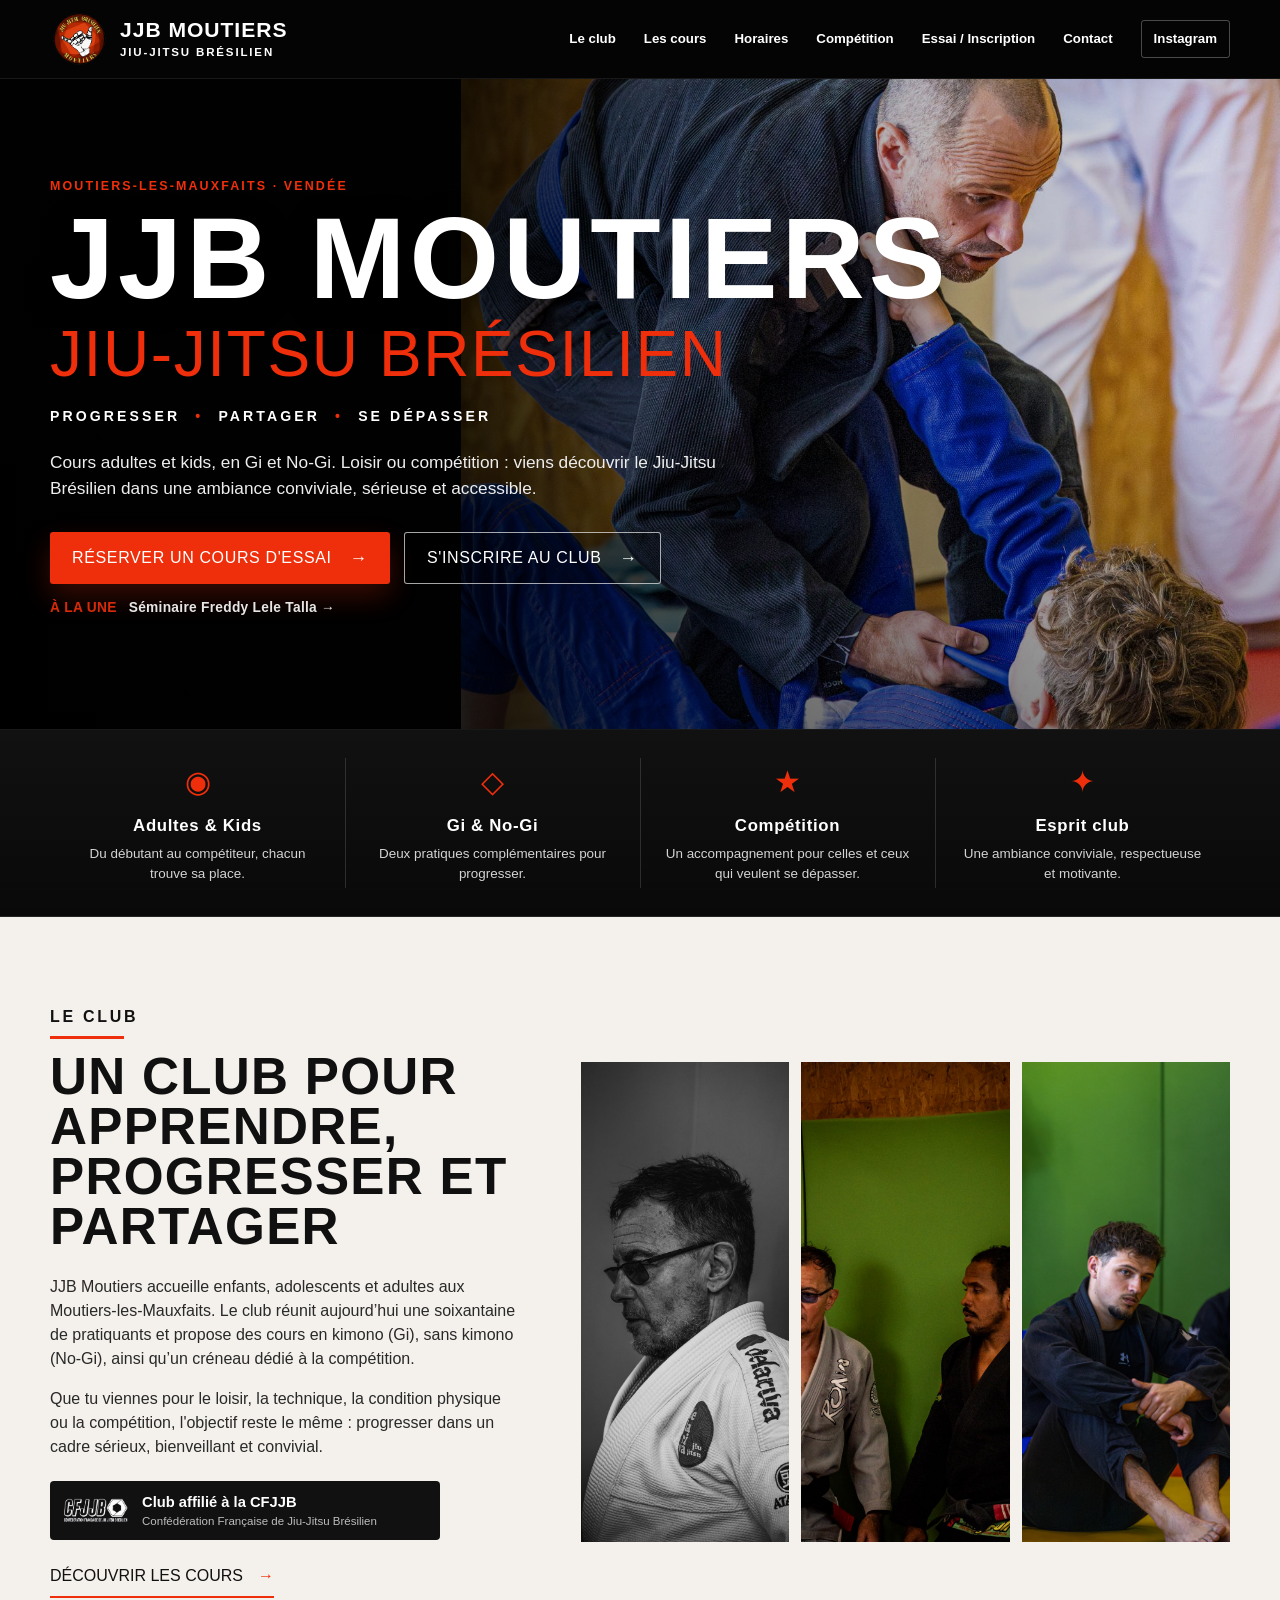
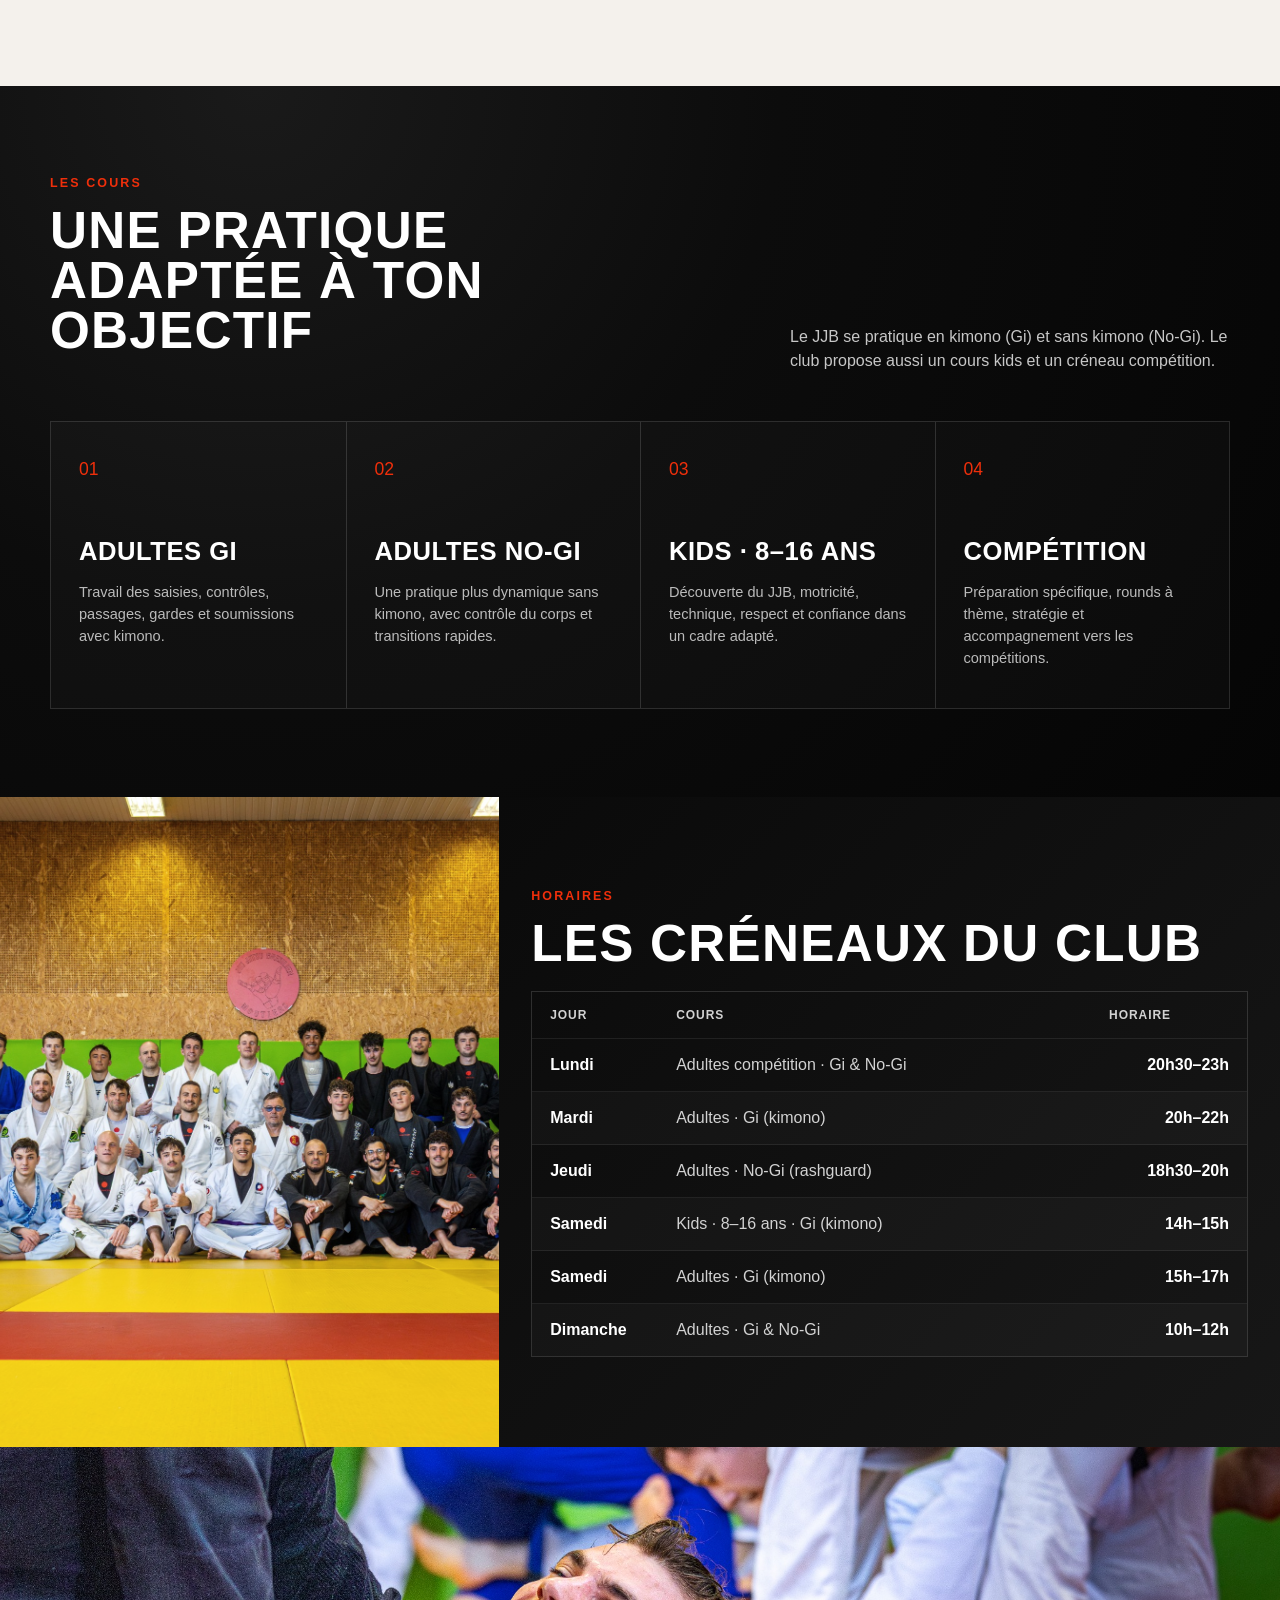
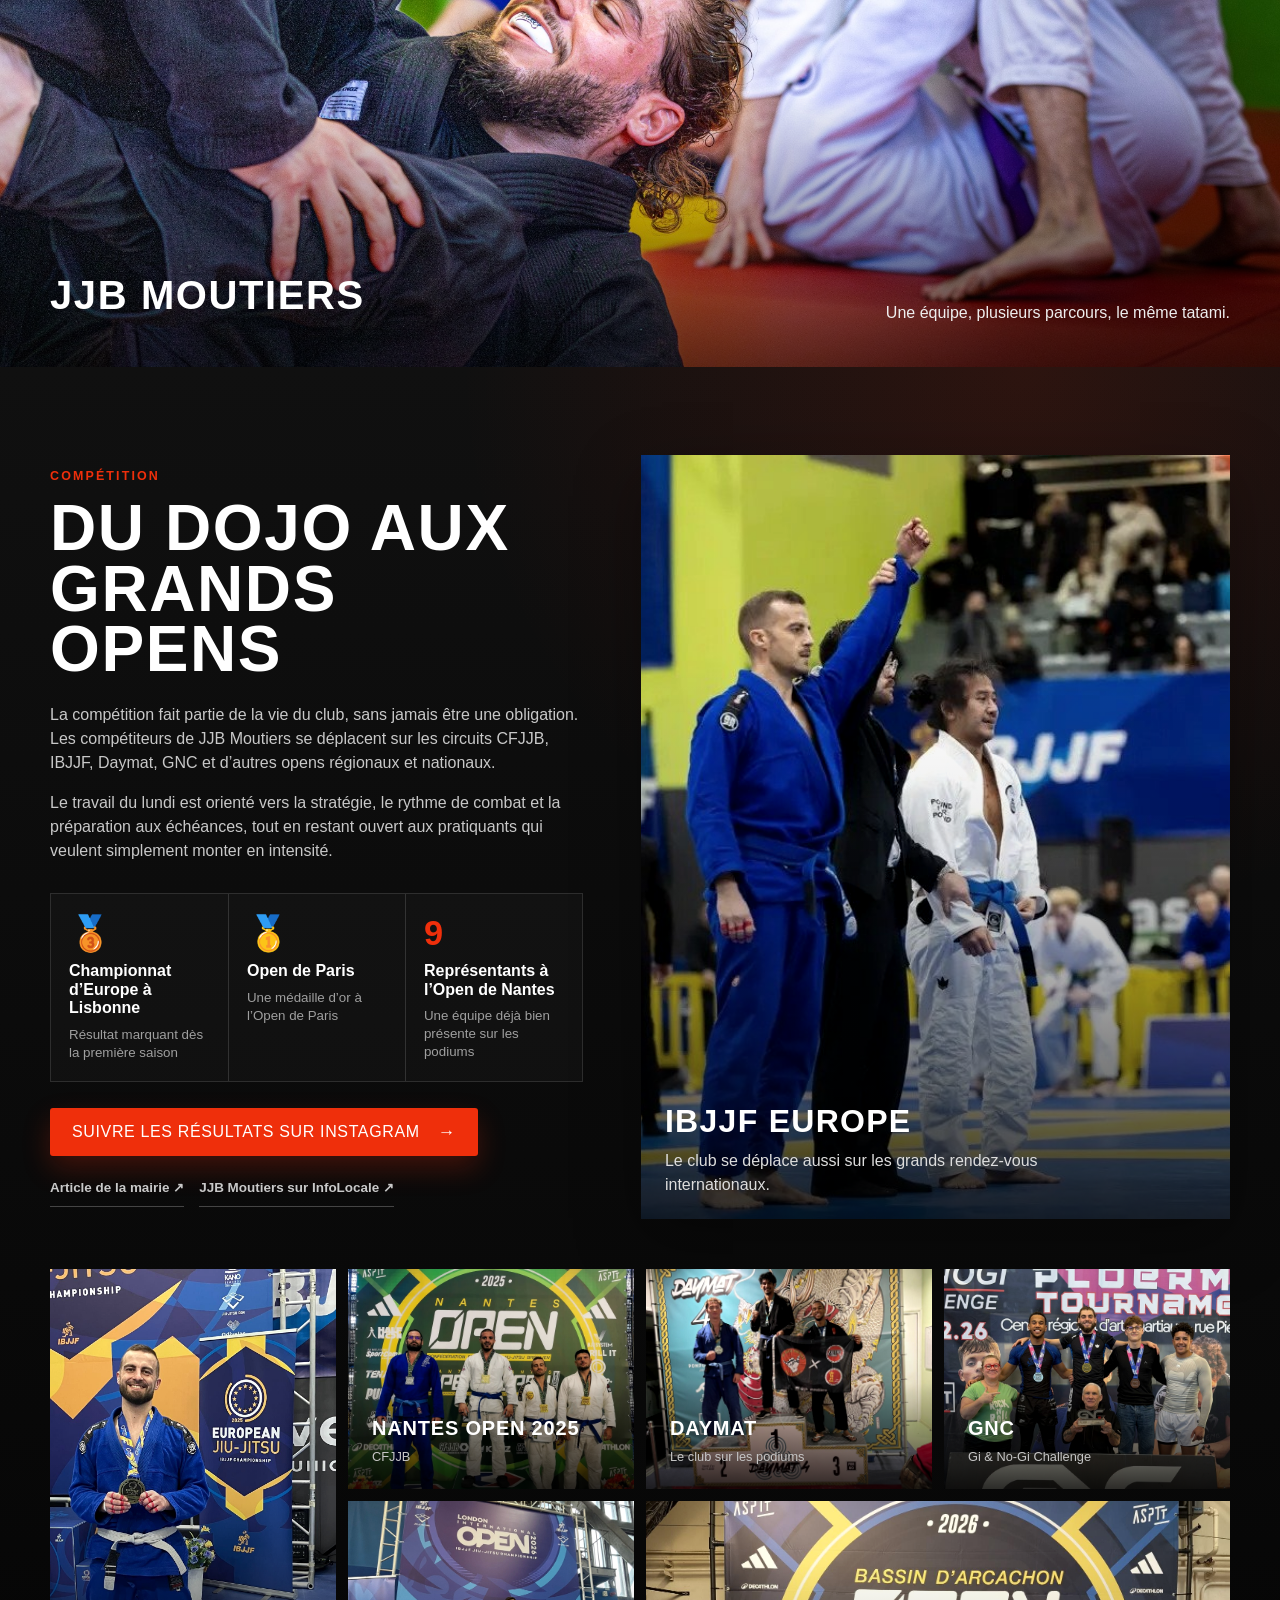
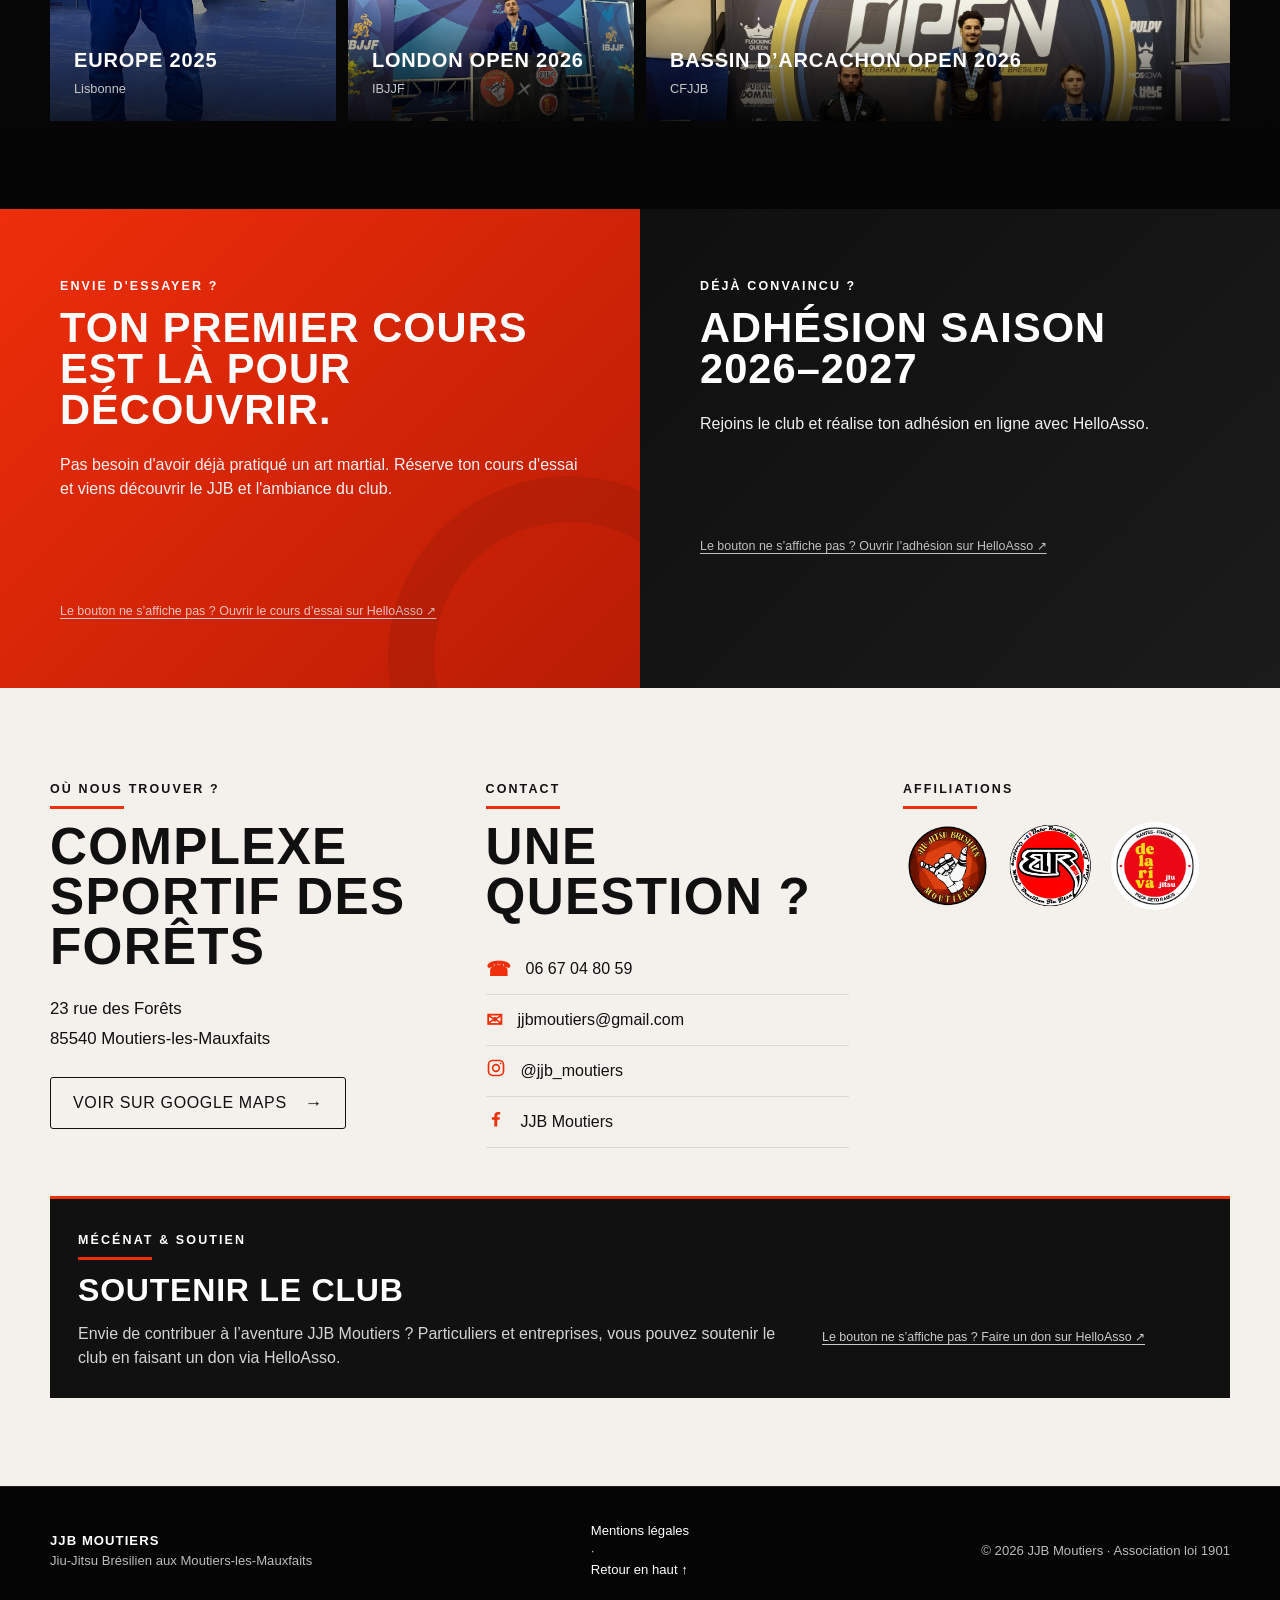
==== index.html @ 4981069a "Add discreet HelloAsso club support card" ====
<!doctype html>
<html lang="fr">
<head>
  <meta charset="utf-8">
  <meta name="viewport" content="width=device-width, initial-scale=1">
  <title>JJB Moutiers | Jiu-Jitsu Brésilien aux Moutiers-les-Mauxfaits</title>
  <meta name="description" content="JJB Moutiers : cours de Jiu-Jitsu Brésilien adultes et kids, Gi, No-Gi et compétition aux Moutiers-les-Mauxfaits. Réservez un cours d'essai ou adhérez au club.">
  <meta name="theme-color" content="#0a0a0a">
<meta name="robots" content="index,follow">
<link rel="canonical" href="https://www.jjbmoutiers.fr/">
<meta property="og:url" content="https://www.jjbmoutiers.fr/">
  <meta property="og:title" content="JJB Moutiers | Jiu-Jitsu Brésilien">
  <meta property="og:description" content="Cours adultes & kids • Gi • No-Gi • Compétition aux Moutiers-les-Mauxfaits.">
  <meta property="og:type" content="website">
<meta property="og:image" content="https://www.jjbmoutiers.fr/assets/groupe.jpg">
  <link rel="icon" href="assets/logo-jjb-moutiers.png">
  <link rel="apple-touch-icon" href="assets/logo-jjb-moutiers.png">
  <link rel="manifest" href="manifest.webmanifest">
  <link rel="stylesheet" href="styles.css">
  <script defer src="app.js"></script>
  <script type="application/ld+json">
  {
    "@context": "https://schema.org",
    "@type": "SportsActivityLocation",
    "name": "JJB Moutiers",
    "description": "Club de Jiu-Jitsu Brésilien aux Moutiers-les-Mauxfaits : adultes, kids, Gi, No-Gi et compétition.",
    "telephone": "+33667048059",
    "email": "jjbmoutiers@gmail.com",
    "address": {
      "@type": "PostalAddress",
      "streetAddress": "23 rue des Forêts",
      "postalCode": "85540",
      "addressLocality": "Moutiers-les-Mauxfaits",
      "addressCountry": "FR"
    },
    "sameAs": [
  "https://www.instagram.com/jjb_moutiers/",
  "https://www.facebook.com/people/Jjb-Moutiers/61571498171069/"
]
  }
  </script>
</head>
<body>
  <a class="skip-link" href="#main">Aller au contenu</a>

  <header class="site-header" id="top">
    <div class="shell nav-wrap">
      <a class="brand" href="#top" aria-label="JJB Moutiers - accueil">
        <img src="assets/logo-jjb-moutiers.png" alt="Logo JJB Moutiers" width="68" height="66">
        <span><strong>JJB MOUTIERS</strong><small>JIU-JITSU BRÉSILIEN</small></span>
      </a>
      <button class="menu-toggle" type="button" aria-controls="main-nav" aria-expanded="false" aria-label="Ouvrir le menu">
        <span></span><span></span><span></span>
      </button>
      <nav id="main-nav" class="main-nav" aria-label="Navigation principale">
        <a href="#club">Le club</a>
        <a href="#cours">Les cours</a>
        <a href="#horaires">Horaires</a>
        <a href="#competition">Compétition</a>
        <a href="#essai">Essai / Inscription</a>
        <a href="#contact">Contact</a>
        <a class="nav-instagram" href="https://www.instagram.com/jjb_moutiers/" target="_blank" rel="noopener">Instagram</a>
      </nav>
    </div>
  </header>

  <main id="main">
    <section class="hero" aria-labelledby="hero-title">
      <img class="hero-photo" src="assets/hero.jpg" alt="Entraînement de Jiu-Jitsu Brésilien entre un père et son fils au club">
      <div class="hero-overlay"></div>
      <div class="shell hero-content">
        <p class="eyebrow">MOUTIERS-LES-MAUXFAITS · VENDÉE</p>
        <h1 id="hero-title">JJB MOUTIERS</h1>
        <p class="hero-kicker">JIU-JITSU BRÉSILIEN</p>
        <p class="hero-mantra">PROGRESSER <span>•</span> PARTAGER <span>•</span> SE DÉPASSER</p>
        <p class="hero-copy">Cours adultes et kids, en Gi et No-Gi. Loisir ou compétition : viens découvrir le Jiu-Jitsu Brésilien dans une ambiance conviviale, sérieuse et accessible.</p>
        <div class="hero-actions">
          <a class="btn btn-primary" href="#essai">Réserver un cours d'essai <span>→</span></a>
          <a class="btn btn-ghost" href="#adhesion">S'inscrire au club <span>→</span></a>
        </div>
        <a class="hero-news" href="actualites.html">
  <span>À LA UNE</span> Séminaire Freddy Lele Talla →
</a>
      </div>
    </section>

    <section class="pillars" aria-label="Les points forts du club">
      <div class="shell pillar-grid">
        <article><span class="pillar-icon" aria-hidden="true">◉</span><h2>Adultes & Kids</h2><p>Du débutant au compétiteur, chacun trouve sa place.</p></article>
        <article><span class="pillar-icon" aria-hidden="true">◇</span><h2>Gi & No-Gi</h2><p>Deux pratiques complémentaires pour progresser.</p></article>
        <article><span class="pillar-icon" aria-hidden="true">★</span><h2>Compétition</h2><p>Un accompagnement pour celles et ceux qui veulent se dépasser.</p></article>
        <article><span class="pillar-icon" aria-hidden="true">✦</span><h2>Esprit club</h2><p>Une ambiance conviviale, respectueuse et motivante.</p></article>
      </div>
    </section>

    <section id="club" class="section section-light club-section">
      <div class="shell club-grid">
        <div class="section-copy">
          <p class="section-tag">LE CLUB</p>
          <h2>Un club pour apprendre, progresser et partager</h2>
          <p>JJB Moutiers accueille enfants, adolescents et adultes aux Moutiers-les-Mauxfaits. Le club réunit aujourd’hui une soixantaine de pratiquants et propose des cours en kimono (Gi), sans kimono (No-Gi), ainsi qu’un créneau dédié à la compétition.</p>
          <p>Que tu viennes pour le loisir, la technique, la condition physique ou la compétition, l'objectif reste le même : progresser dans un cadre sérieux, bienveillant et convivial.</p>
          <div class="cfjjb-affiliation">
  <a href="https://cfjjb.com/" target="_blank" rel="noopener" aria-label="Site officiel de la CFJJB">
    <img src="assets/logo-cfjjb-full-trnsp.png"
         alt="CFJJB – Confédération Française de Jiu-Jitsu Brésilien"
         loading="lazy">
  </a>

  <p>
    <strong>Club affilié à la CFJJB</strong>
    <span>Confédération Française de Jiu-Jitsu Brésilien</span>
  </p>
</div>
          <a class="text-link" href="#cours">Découvrir les cours <span>→</span></a>
        </div>
        <div class="photo-triptych" aria-label="Photos du club">
          <figure><img src="assets/portrait-1.jpg" alt="Portrait en noir et blanc d'un pratiquant de Jiu-Jitsu Brésilien" loading="lazy"></figure>
          <figure><img src="assets/portrait-2.jpg" alt="Deux pratiquants de Jiu-Jitsu Brésilien au dojo" loading="lazy"></figure>
          <figure><img src="assets/portrait-3.jpg" alt="Pratiquant du club assis sur le tatami" loading="lazy"></figure>
        </div>
      </div>
    </section>

    <section id="cours" class="section section-dark courses-section">
      <div class="shell">
        <div class="section-heading">
          <div><p class="section-tag">LES COURS</p><h2>Une pratique adaptée à ton objectif</h2></div>
          <p>Le JJB se pratique en kimono (Gi) et sans kimono (No-Gi). Le club propose aussi un cours kids et un créneau compétition.</p>
        </div>
        <div class="course-cards">
          <article class="course-card"><span>01</span><h3>Adultes Gi</h3><p>Travail des saisies, contrôles, passages, gardes et soumissions avec kimono.</p></article>
          <article class="course-card"><span>02</span><h3>Adultes No-Gi</h3><p>Une pratique plus dynamique sans kimono, avec contrôle du corps et transitions rapides.</p></article>
          <article class="course-card"><span>03</span><h3>Kids · 8–16 ans</h3><p>Découverte du JJB, motricité, technique, respect et confiance dans un cadre adapté.</p></article>
          <article class="course-card"><span>04</span><h3>Compétition</h3><p>Préparation spécifique, rounds à thème, stratégie et accompagnement vers les compétitions.</p></article>
        </div>
      </div>
    </section>

    <section id="horaires" class="schedule-section">
      <div class="schedule-media"><img src="assets/dojo-2.jpg" alt="Entraînement de Jiu-Jitsu Brésilien au dojo" loading="lazy"></div>
      <div class="schedule-panel">
        <div class="schedule-inner">
          <p class="section-tag">HORAIRES</p>
          <h2>Les créneaux du club</h2>
          <div class="schedule-table" role="table" aria-label="Horaires des cours de JJB Moutiers">
            <div class="schedule-row schedule-head" role="row"><span role="columnheader">Jour</span><span role="columnheader">Cours</span><span role="columnheader">Horaire</span></div>
            <div class="schedule-row" role="row"><strong>Lundi</strong><span>Adultes compétition · Gi & No-Gi</span><time>20h30–23h</time></div>
            <div class="schedule-row" role="row"><strong>Mardi</strong><span>Adultes · Gi (kimono)</span><time>20h–22h</time></div>
            <div class="schedule-row" role="row"><strong>Jeudi</strong><span>Adultes · No-Gi (rashguard)</span><time>18h30–20h</time></div>
            <div class="schedule-row" role="row"><strong>Samedi</strong><span>Kids · 8–16 ans · Gi (kimono)</span><time>14h–15h</time></div>
            <div class="schedule-row" role="row"><strong>Samedi</strong><span>Adultes · Gi (kimono)</span><time>15h–17h</time></div>
            <div class="schedule-row" role="row"><strong>Dimanche</strong><span>Adultes · Gi & No-Gi</span><time>10h–12h</time></div>
          </div>
        </div>
      </div>
    </section>

    <section class="wide-photo" aria-label="Photo du groupe JJB Moutiers">
      <img src="assets/groupe.jpg" alt="Photo de groupe des pratiquants de JJB Moutiers" loading="lazy">
      <div class="wide-photo-caption"><strong>JJB MOUTIERS</strong><span>Une équipe, plusieurs parcours, le même tatami.</span></div>
    </section>

    <section id="competition" class="section competition-section" aria-labelledby="competition-title">
      <div class="shell competition-intro">
        <div class="competition-copy">
          <p class="section-tag">COMPÉTITION</p>
          <h2 id="competition-title">Du dojo aux grands opens</h2>
          <p>La compétition fait partie de la vie du club, sans jamais être une obligation. Les compétiteurs de JJB Moutiers se déplacent sur les circuits CFJJB, IBJJF, Daymat, GNC et d’autres opens régionaux et nationaux.</p>
          <p>Le travail du lundi est orienté vers la stratégie, le rythme de combat et la préparation aux échéances, tout en restant ouvert aux pratiquants qui veulent simplement monter en intensité.</p>
          <div class="competition-facts" aria-label="Quelques résultats marquants du club">
            <article><strong>🥉</strong><span>Championnat d’Europe à Lisbonne</span><small>Résultat marquant dès la première saison</small></article>
            <article><strong>🥇</strong><span>Open de Paris</span><small>Une médaille d’or à l’Open de Paris</small></article>
            <article><strong>9</strong><span>Représentants à l’Open de Nantes</span><small>Une équipe déjà bien présente sur les podiums</small></article>
          </div>
          <div class="competition-actions">
            <a class="btn btn-primary" href="https://www.instagram.com/jjb_moutiers/" target="_blank" rel="noopener">Suivre les résultats sur Instagram <span>→</span></a>
            <a class="competition-source" href="https://moutiers-les-mauxfaits.fr/17355-une-nouvelle-association-sempare-du-dojo" target="_blank" rel="noopener">Article de la mairie ↗</a>
            <a class="competition-source" href="https://www.infolocale.fr/associations/organisme-jjb-moutiers-571507" target="_blank" rel="noopener">JJB Moutiers sur InfoLocale ↗</a>
          </div>
        </div>
        <figure class="competition-feature">
          <img src="assets/competition-europe-action-2025.jpg" alt="Combat de Jiu-Jitsu Brésilien en compétition internationale" loading="lazy">
          <figcaption><strong>IBJJF Europe</strong><span>Le club se déplace aussi sur les grands rendez-vous internationaux.</span></figcaption>
        </figure>
      </div>

      <div class="shell competition-gallery" aria-label="Galerie compétition JJB Moutiers">
        <figure class="competition-card competition-card-tall">
          <img src="assets/competition-europe-2025.jpg" alt="Médaille lors du championnat d'Europe de Jiu-Jitsu Brésilien" loading="lazy">
          <figcaption><strong>Europe 2025</strong><span>Lisbonne</span></figcaption>
        </figure>
        <figure class="competition-card">
          <img src="assets/competition-nantes-2025.jpg" alt="Podium du Nantes Open 2025" loading="lazy">
          <figcaption><strong>Nantes Open 2025</strong><span>CFJJB</span></figcaption>
        </figure>
        <figure class="competition-card">
          <img src="assets/competition-daymat-2025.jpg" alt="Podium Daymat avec le drapeau JJB Moutiers" loading="lazy">
          <figcaption><strong>Daymat</strong><span>Le club sur les podiums</span></figcaption>
        </figure>
        <figure class="competition-card">
          <img src="assets/competition-gnc-2026.jpg" alt="Compétiteurs du club lors du GNC Gi No-Gi Challenge" loading="lazy">
          <figcaption><strong>GNC</strong><span>Gi & No-Gi Challenge</span></figcaption>
        </figure>
        <figure class="competition-card">
          <img src="assets/competition-london-2026.jpg" alt="Compétiteur JJB Moutiers au London International Open 2026" loading="lazy">
          <figcaption><strong>London Open 2026</strong><span>IBJJF</span></figcaption>
        </figure>
        <figure class="competition-card competition-card-wide">
          <img src="assets/competition-arcachon-2026.jpg" alt="Podium du Bassin d'Arcachon Open 2026" loading="lazy">
          <figcaption><strong>Bassin d’Arcachon Open 2026</strong><span>CFJJB</span></figcaption>
        </figure>
      </div>
    </section>

    <section id="essai" class="signup-section">
      <div class="signup-half trial">
        <div class="signup-content">
          <p class="section-tag">ENVIE D'ESSAYER ?</p>
          <h2>Ton premier cours est là pour découvrir.</h2>
          <p>Pas besoin d'avoir déjà pratiqué un art martial. Réserve ton cours d'essai et viens découvrir le JJB et l'ambiance du club.</p>
          <div class="helloasso-widget" aria-label="Réserver un cours d'essai via HelloAsso">
            <iframe id="haWidgetTrial" title="Réserver un cours d'essai JJB Moutiers" allowtransparency="true" src="https://www.helloasso.com/associations/jjb-moutiers/evenements/cours-d-essai/widget-bouton"></iframe>
            <p class="widget-fallback"><a href="https://www.helloasso.com/associations/jjb-moutiers/evenements/cours-d-essai" target="_blank" rel="noopener">Le bouton ne s’affiche pas ? Ouvrir le cours d’essai sur HelloAsso ↗</a></p>
          </div>
        </div>
      </div>
      <div id="adhesion" class="signup-half membership">
        <div class="signup-content">
          <p class="section-tag">DÉJÀ CONVAINCU ?</p>
          <h2>Adhésion saison 2026–2027</h2>
          <p>Rejoins le club et réalise ton adhésion en ligne avec HelloAsso.</p>
          <div class="helloasso-widget" aria-label="Adhésion JJB Moutiers via HelloAsso">
            <iframe id="haWidgetMembership" title="Adhésion 2026-2027 JJB Moutiers" allowtransparency="true" src="https://www.helloasso.com/associations/jjb-moutiers/adhesions/adhesion-2026-2027-jjb-moutiers/widget-bouton"></iframe>
            <p class="widget-fallback"><a href="https://www.helloasso.com/associations/jjb-moutiers/adhesions/adhesion-2026-2027-jjb-moutiers" target="_blank" rel="noopener">Le bouton ne s’affiche pas ? Ouvrir l’adhésion sur HelloAsso ↗</a></p>
          </div>
        </div>
      </div>
    </section>

    <section id="contact" class="section section-light contact-section">
      <div class="shell contact-grid">
        <div class="contact-card">
          <p class="section-tag">OÙ NOUS TROUVER ?</p>
          <h2>Complexe sportif des Forêts</h2>
          <address>23 rue des Forêts<br>85540 Moutiers-les-Mauxfaits</address>
          <a class="btn btn-outline-dark" href="https://www.google.com/maps/search/?api=1&query=Complexe+sportif+des+For%C3%AAts+23+rue+des+For%C3%AAts+85540+Moutiers-les-Mauxfaits" target="_blank" rel="noopener">Voir sur Google Maps <span>→</span></a>
        </div>

        <div class="contact-card">
          <p class="section-tag">CONTACT</p>
          <h2>Une question ?</h2>
          <ul class="contact-list">
            <li><span>☎</span><a href="tel:+33667048059">06 67 04 80 59</a></li>
            <li><span>✉</span><a href="mailto:jjbmoutiers@gmail.com">jjbmoutiers@gmail.com</a></li>
            <li>
  <span>
    <svg aria-hidden="true" viewBox="0 0 24 24" width="20" height="20" fill="none" stroke="currentColor" stroke-width="2">
      <rect x="3" y="3" width="18" height="18" rx="5"></rect>
      <circle cx="12" cy="12" r="4"></circle>
      <circle cx="17.5" cy="6.5" r="1" fill="currentColor" stroke="none"></circle>
    </svg>
  </span>
  <a href="https://www.instagram.com/jjb_moutiers/" target="_blank" rel="noopener">@jjb_moutiers</a>
</li>

<li>
  <span>
    <svg aria-hidden="true" viewBox="0 0 24 24" width="20" height="20" fill="currentColor">
      <path d="M13.5 21v-8h2.8l.4-3h-3.2V8.1c0-.9.3-1.6 1.7-1.6H17V3.8c-.3 0-1.4-.1-2.6-.1-2.6 0-4.4 1.6-4.4 4.5V10H7v3h3v8h3.5z"></path>
    </svg>
  </span>
  <a href="https://www.facebook.com/people/Jjb-Moutiers/61571498171069/" target="_blank" rel="noopener">JJB Moutiers</a>
</li>
          </ul>
        </div>

        <div class="partners-card">
          <p class="section-tag">AFFILIATIONS</p>
          <div class="partner-logos">
            <img src="assets/logo-jjb-moutiers.png" alt="JJB Moutiers" loading="lazy">
            <a href="https://www.delariva-nantes-jjb.fr/" target="_blank" rel="noopener" aria-label="Site officiel De La Riva Nantes">
  <img src="assets/logo-beto-ramos.png" alt="Beto Ramos Brazilian Jiu Jitsu" loading="lazy">
</a>
            <a href="https://www.delariva-nantes-jjb.fr/" target="_blank" rel="noopener" aria-label="Site officiel De La Riva Nantes">
  <img src="assets/logo-delariva.jpg" alt="De La Riva Jiu Jitsu Nantes France" loading="lazy">
</a>
          </div>
        </div>
      </div>
      <section id="soutien" class="shell support-card" aria-labelledby="support-title">
        <div class="support-copy">
          <p class="section-tag">MÉCÉNAT & SOUTIEN</p>
          <h2 id="support-title">Soutenir le club</h2>
          <p>Envie de contribuer à l’aventure JJB Moutiers ? Particuliers et entreprises, vous pouvez soutenir le club en faisant un don via HelloAsso.</p>
        </div>
        <div class="helloasso-widget" aria-label="Soutenir JJB Moutiers via HelloAsso">
          <iframe id="haWidgetButton" title="Faire un don à JJB Moutiers sur HelloAsso" loading="lazy" allowtransparency="true" src="https://www.helloasso.com/associations/jjb-moutiers/formulaires/1/widget-bouton" style="width: 100%; height: 70px; border: none;"></iframe>
          <p class="widget-fallback"><a href="https://www.helloasso.com/associations/jjb-moutiers/formulaires/1" target="_blank" rel="noopener">Le bouton ne s’affiche pas ? Faire un don sur HelloAsso ↗</a></p>
        </div>
      </section>
    </section>
  </main>

<nav class="mobile-cta-bar" aria-label="Actions rapides sur mobile">
  <a class="mobile-cta mobile-cta-trial"
     href="https://www.helloasso.com/associations/jjb-moutiers/evenements/cours-d-essai"
     target="_blank"
     rel="noopener">
    <span class="mobile-cta-icon" aria-hidden="true">＋</span>
    <span>Cours d'essai</span>
  </a>

  <a class="mobile-cta mobile-cta-join"
     href="https://www.helloasso.com/associations/jjb-moutiers/adhesions/adhesion-2026-2027-jjb-moutiers"
     target="_blank"
     rel="noopener">
    <span class="mobile-cta-icon" aria-hidden="true">✓</span>
    <span>Adhésion</span>
  </a>
</nav>

<footer class="site-footer">
  <div class="shell footer-grid">
    <div>
      <strong>JJB MOUTIERS</strong>
      <span>Jiu-Jitsu Brésilien aux Moutiers-les-Mauxfaits</span>
    </div>

    <div>
      <a href="mentions-legales.html">Mentions légales</a>
      <span> · </span>
      <a href="#top">Retour en haut ↑</a>
    </div>

    <p>© 2026 JJB Moutiers · Association loi 1901</p>
  </div>
</footer>
</body>
</html>
---- styles.css ----
:root{
  --ink:#080808;
  --ink-2:#111111;
  --panel:#171717;
  --paper:#f4f1ec;
  --white:#fff;
  --muted:#bdbdbd;
  --line:rgba(255,255,255,.14);
  --accent:#ef2f0b;
  --accent-2:#b91f08;
  --shadow:0 20px 60px rgba(0,0,0,.35);
  --shell:min(1180px, calc(100% - 40px));
}
*{box-sizing:border-box}
html{scroll-behavior:smooth}
body{margin:0;background:var(--ink);color:#fff;font-family:Arial,Helvetica,sans-serif;line-height:1.5}
img{display:block;max-width:100%}
a{color:inherit;text-decoration:none}
button,input,textarea{font:inherit}
.skip-link{position:absolute;left:-9999px;top:8px;background:#fff;color:#000;padding:10px;z-index:999}
.skip-link:focus{left:8px}
.shell{width:var(--shell);margin:0 auto}
.site-header{position:sticky;top:0;z-index:100;background:rgba(5,5,5,.92);backdrop-filter:blur(14px);border-bottom:1px solid rgba(255,255,255,.08)}
.nav-wrap{min-height:78px;display:flex;align-items:center;justify-content:space-between;gap:32px}
.brand{display:flex;align-items:center;gap:12px;min-width:max-content}
.brand img{width:58px;height:58px;object-fit:contain}
.brand span{display:flex;flex-direction:column;line-height:1}
.brand strong{font-family:Impact,Haettenschweiler,'Arial Narrow Bold',sans-serif;font-size:1.32rem;letter-spacing:.045em}
.brand small{margin-top:7px;font-size:.72rem;letter-spacing:.16em;font-weight:800}
.main-nav{display:flex;align-items:center;gap:28px;font-size:.83rem;font-weight:800}
.main-nav a{transition:.2s;color ease,.2s transform ease}.main-nav a:hover{color:var(--accent);transform:translateY(-1px)}
.nav-instagram{border:1px solid rgba(255,255,255,.28);padding:8px 12px;border-radius:3px}
.menu-toggle{display:none;background:none;border:0;color:#fff;padding:8px;cursor:pointer}.menu-toggle span{display:block;width:28px;height:2px;background:#fff;margin:5px 0}
.hero{position:relative;min-height:650px;display:flex;align-items:center;overflow:hidden}
.hero-photo{position:absolute;top:0;right:0;bottom:0;left:auto;width:64%;height:100%;object-fit:cover;object-position:center 61%;filter:saturate(.9) contrast(1.04)}
.hero-overlay{position:absolute;inset:0;background:linear-gradient(90deg,rgba(0,0,0,.96) 0%,rgba(0,0,0,.86) 34%,rgba(0,0,0,.34) 63%,rgba(0,0,0,.08) 100%),linear-gradient(0deg,rgba(0,0,0,.35),transparent 55%)}
.hero-content{position:relative;padding:72px 0 84px;z-index:2}
.eyebrow,.section-tag{margin:0 0 13px;color:var(--accent);font-size:.78rem;font-weight:900;letter-spacing:.17em}
h1,h2,h3,p{margin-top:0}
.hero h1{font-family:Impact,Haettenschweiler,'Arial Narrow Bold',sans-serif;font-size:clamp(4rem,9vw,7.8rem);line-height:.86;letter-spacing:.035em;margin-bottom:14px;text-shadow:0 6px 30px rgba(0,0,0,.45)}
.hero-kicker{font-family:Impact,Haettenschweiler,'Arial Narrow Bold',sans-serif;color:var(--accent);font-size:clamp(2rem,5vw,4.2rem);letter-spacing:.025em;line-height:1;margin-bottom:20px}
.hero-mantra{font-weight:900;letter-spacing:.22em;font-size:.88rem}.hero-mantra span{color:var(--accent);padding:0 8px}
.hero-copy{max-width:680px;font-size:1.08rem;color:#eee;margin:23px 0 30px}
.hero-actions{display:flex;gap:14px;flex-wrap:wrap}.btn{display:inline-flex;align-items:center;justify-content:center;gap:18px;min-height:52px;padding:0 22px;border-radius:3px;font-family:Impact,Haettenschweiler,'Arial Narrow Bold',sans-serif;letter-spacing:.04em;text-transform:uppercase;transition:.2s ease;cursor:pointer}.btn span{font-family:Arial,Helvetica,sans-serif;font-size:1.1rem}.btn:hover{transform:translateY(-2px)}.btn-primary{background:var(--accent);color:#fff;box-shadow:0 12px 28px rgba(239,47,11,.24)}.btn-primary:hover{background:#ff3a12}.btn-ghost{border:1px solid rgba(255,255,255,.65);background:rgba(0,0,0,.25)}.btn-ghost:hover{background:#fff;color:#000}
.hero-news{
  display:inline-block;
  margin-top:14px;
  color:#fff;
  font-size:.86rem;
  font-weight:800;
  letter-spacing:.02em;
  opacity:.9;
}

.hero-news span{
  color:var(--accent);
  font-weight:900;
  margin-right:8px;
}

.hero-news:hover{
  opacity:1;
}
.pillars{background:linear-gradient(180deg,#111,#090909);border-top:1px solid rgba(255,255,255,.06);border-bottom:1px solid rgba(255,255,255,.08)}
.pillar-grid{display:grid;grid-template-columns:repeat(4,1fr)}
.pillar-grid article{position:relative;text-align:center;padding:30px 24px 32px}.pillar-grid article+article:before{content:"";position:absolute;left:0;top:28px;bottom:28px;width:1px;background:var(--line)}
.pillar-icon{display:block;color:var(--accent);font-size:1.85rem;margin-bottom:9px}.pillar-grid h2{font-family:Impact,Haettenschweiler,'Arial Narrow Bold',sans-serif;font-size:1.05rem;letter-spacing:.04em;margin-bottom:5px}.pillar-grid p{margin:0;color:#d4d4d4;font-size:.84rem}
.section{padding:88px 0}.section-light{background:var(--paper);color:#101010}.section-dark{background:radial-gradient(circle at 20% 0%,#1a1a1a 0,#0c0c0c 42%,#050505 100%)}
.section-copy h2,.section-heading h2,.contact-card h2,.signup-content h2,.schedule-inner h2{font-family:Impact,Haettenschweiler,'Arial Narrow Bold',sans-serif;text-transform:uppercase;letter-spacing:.025em;font-size:clamp(2.1rem,4vw,3.3rem);line-height:.98;margin-bottom:22px}.section-light .section-tag{color:#111;position:relative;display:inline-block;padding-bottom:10px}.section-light .section-tag:after{content:"";position:absolute;left:0;bottom:0;width:74px;height:3px;background:var(--accent)}
.club-grid{display:grid;grid-template-columns:.9fr 1.25fr;gap:64px;align-items:center}.section-copy p{font-size:1rem;color:#292929}.text-link{display:inline-flex;gap:15px;align-items:center;color:#111;font-family:Impact,Haettenschweiler,'Arial Narrow Bold',sans-serif;text-transform:uppercase;border-bottom:2px solid var(--accent);padding:12px 0 8px;margin-top:8px}.text-link span{color:var(--accent)}
.cfjjb-affiliation{
  display:flex;
  align-items:center;
  gap:14px;
  margin:22px 0 4px;
  padding:12px 14px;
  max-width:390px;
  background:#111;
  border-radius:4px;
}

.cfjjb-affiliation a{
  display:block;
  flex:0 0 auto;
}

.cfjjb-affiliation img{
  width:64px;
  height:auto;
}

.cfjjb-affiliation p{
  margin:0;
  line-height:1.25;
}

.cfjjb-affiliation strong{
  display:block;
  color:#fff;
  font-size:.92rem;
}

.cfjjb-affiliation span{
  display:block;
  margin-top:3px;
  color:#bdbdbd;
  font-size:.72rem;
}
.photo-triptych{display:grid;grid-template-columns:repeat(3,1fr);gap:12px;height:480px}.photo-triptych figure{margin:0;overflow:hidden;background:#111}.photo-triptych img{width:100%;height:100%;object-fit:cover;transition:.35s ease}.photo-triptych figure:nth-child(1) img{filter:grayscale(100%);object-position:50% 44%}.photo-triptych figure:nth-child(2) img{filter:grayscale(0%);object-position:50% 52%}.photo-triptych figure:nth-child(3) img{filter:grayscale(0%);object-position:48% 38%}.photo-triptych figure:hover img{transform:scale(1.035);filter:grayscale(0%)}
.section-heading{display:flex;justify-content:space-between;gap:80px;align-items:end;margin-bottom:42px}.section-heading>p{max-width:440px;color:#c7c7c7;margin-bottom:6px}
.course-cards{display:grid;grid-template-columns:repeat(4,1fr);border:1px solid var(--line)}.course-card{padding:34px 28px 38px;min-height:260px;background:rgba(255,255,255,.02);position:relative}.course-card+.course-card{border-left:1px solid var(--line)}.course-card>span{font-family:Impact,Haettenschweiler,'Arial Narrow Bold',sans-serif;color:var(--accent);font-size:1.1rem}.course-card h3{font-family:Impact,Haettenschweiler,'Arial Narrow Bold',sans-serif;font-size:1.6rem;letter-spacing:.02em;text-transform:uppercase;margin:50px 0 12px}.course-card p{margin:0;color:#bbb;font-size:.91rem}.course-card:hover{background:linear-gradient(180deg,rgba(239,47,11,.12),rgba(255,255,255,.02))}
.schedule-section{display:grid;grid-template-columns:.78fr 1.22fr;min-height:650px;background:#0a0a0a}.schedule-media{overflow:hidden}.schedule-media img{width:100%;height:100%;object-fit:cover;object-position:50% 48%;filter:saturate(.88)}.schedule-panel{display:flex;align-items:center;background:linear-gradient(135deg,#0a0a0a,#171717)}.schedule-inner{width:min(720px,calc(100% - 64px));margin:0 auto;padding:64px 0}.schedule-inner .section-tag{color:var(--accent)}
.schedule-table{border:1px solid var(--line)}.schedule-row{display:grid;grid-template-columns:110px 1fr 120px;gap:16px;padding:14px 18px;border-bottom:1px solid rgba(255,255,255,.08);align-items:center}.schedule-row:last-child{border-bottom:0}.schedule-row:nth-child(odd):not(.schedule-head){background:rgba(255,255,255,.025)}.schedule-head{color:#9f9f9f;text-transform:uppercase;font-size:.75rem;letter-spacing:.08em;font-weight:800}.schedule-row strong{color:#fff}.schedule-row span{color:#d2d2d2}.schedule-row time{text-align:right;color:#fff;font-weight:800}
.wide-photo{position:relative;height:520px;overflow:hidden}.wide-photo img{width:100%;height:100%;object-fit:cover;object-position:50% 50%}.wide-photo:after{content:"";position:absolute;inset:0;background:linear-gradient(0deg,rgba(0,0,0,.62),transparent 52%)}.wide-photo-caption{position:absolute;left:50%;bottom:42px;transform:translateX(-50%);z-index:2;width:var(--shell);display:flex;align-items:end;justify-content:space-between;gap:30px}.wide-photo-caption strong{font-family:Impact,Haettenschweiler,'Arial Narrow Bold',sans-serif;font-size:2.5rem;letter-spacing:.04em}.wide-photo-caption span{font-size:1rem;color:#eee}
.signup-section{display:grid;grid-template-columns:1fr 1fr}.signup-half{padding:68px 0}.trial{background:linear-gradient(135deg,#ee2e0a 0,#b81c05 100%);position:relative;overflow:hidden}.trial:after{content:"";position:absolute;width:270px;height:270px;border:46px solid rgba(0,0,0,.08);border-radius:50%;right:-110px;bottom:-150px}.membership{background:linear-gradient(135deg,#0f0f0f,#1b1b1b)}.signup-content{width:min(520px,calc(100% - 56px));margin:0 auto}.signup-content .section-tag{color:#fff}.signup-content h2{font-size:2.6rem}.signup-content p{max-width:530px;color:#f0f0f0}.helloasso-widget{margin-top:24px;max-width:440px;min-height:70px}.helloasso-widget iframe{display:block;width:100%;height:70px;border:0;background:transparent}

/* Competition */
.competition-section{background:radial-gradient(circle at 80% 0%,rgba(239,47,11,.13),transparent 32%),linear-gradient(180deg,#101010 0%,#050505 100%);overflow:hidden}
.competition-intro{display:grid;grid-template-columns:.95fr 1.05fr;gap:58px;align-items:stretch}
.competition-copy{padding:12px 0}.competition-copy h2{font-family:Impact,Haettenschweiler,'Arial Narrow Bold',sans-serif;text-transform:uppercase;letter-spacing:.025em;font-size:clamp(2.5rem,5vw,4rem);line-height:.94;margin-bottom:24px}.competition-copy>p{color:#c8c8c8;max-width:640px}.competition-copy .section-tag{color:var(--accent)}
.competition-facts{display:grid;grid-template-columns:repeat(3,1fr);border:1px solid var(--line);margin:30px 0 26px}.competition-facts article{padding:22px 18px 20px;min-height:160px;background:rgba(255,255,255,.025)}.competition-facts article+article{border-left:1px solid var(--line)}.competition-facts strong{display:block;font-family:Impact,Haettenschweiler,'Arial Narrow Bold',sans-serif;color:var(--accent);font-size:2.15rem;line-height:1;margin-bottom:12px}.competition-facts span{display:block;font-weight:900;color:#fff;line-height:1.15}.competition-facts small{display:block;color:#9f9f9f;margin-top:8px;line-height:1.35}
.competition-actions{display:flex;align-items:center;gap:15px;flex-wrap:wrap}.competition-actions .btn{min-height:48px}.competition-source{color:#c9c9c9;font-size:.84rem;font-weight:800;border-bottom:1px solid rgba(255,255,255,.24);padding:7px 0}.competition-source:hover{color:#fff;border-color:var(--accent)}
.competition-feature{position:relative;margin:0;min-height:540px;overflow:hidden;background:#151515;box-shadow:var(--shadow)}.competition-feature img{width:100%;height:100%;object-fit:cover;object-position:50% 48%;filter:saturate(.8) contrast(1.06)}.competition-feature:after,.competition-card:after{content:"";position:absolute;inset:0;background:linear-gradient(0deg,rgba(0,0,0,.82) 0%,rgba(0,0,0,.08) 48%,transparent 72%);pointer-events:none}.competition-feature figcaption,.competition-card figcaption{position:absolute;left:24px;right:24px;bottom:22px;z-index:2}.competition-feature figcaption strong,.competition-card figcaption strong{display:block;font-family:Impact,Haettenschweiler,'Arial Narrow Bold',sans-serif;text-transform:uppercase;letter-spacing:.04em;color:#fff}.competition-feature figcaption strong{font-size:2rem}.competition-feature figcaption span,.competition-card figcaption span{display:block;color:#ddd;margin-top:4px}.competition-feature figcaption span{max-width:480px}
.competition-gallery{display:grid;grid-template-columns:repeat(4,1fr);grid-auto-rows:220px;gap:12px;margin-top:50px}.competition-card{position:relative;margin:0;overflow:hidden;background:#161616}.competition-card img{width:100%;height:100%;object-fit:cover;transition:.35s ease;filter:saturate(.9) contrast(1.04)}.competition-card:hover img{transform:scale(1.035)}.competition-card-tall{grid-row:span 2}.competition-card-wide{grid-column:span 2}.competition-card figcaption strong{font-size:1.25rem}.competition-card figcaption span{font-size:.8rem;color:#c6c6c6}.competition-card:nth-child(2) img{object-position:50% 44%}.competition-card:nth-child(3) img{object-position:50% 42%}.competition-card:nth-child(4) img{object-position:50% 38%}.competition-card:nth-child(5) img{object-position:50% 40%}.competition-card:nth-child(6) img{object-position:50% 36%}

.contact-grid{display:grid;grid-template-columns:1.05fr 1fr .9fr;gap:54px}.contact-card,.partners-card{min-width:0}.contact-card address{font-style:normal;font-size:1.05rem;line-height:1.75;margin-bottom:24px}.btn-outline-dark{border:1px solid #111;color:#111}.btn-outline-dark:hover{background:#111;color:#fff}.contact-list{list-style:none;padding:0;margin:0}.contact-list li{display:flex;align-items:center;gap:15px;padding:10px 0;border-bottom:1px solid rgba(0,0,0,.1)}.contact-list li span{color:var(--accent);font-weight:900;font-size:1.25rem}.contact-list a:hover{color:var(--accent)}.partner-logos{display:flex;align-items:center;gap:16px;flex-wrap:wrap}.partner-logos img{width:88px;height:88px;object-fit:contain;border-radius:50%;background:#fff}.partner-logos img:first-child{background:transparent}
.site-footer{background:#050505;border-top:1px solid rgba(255,255,255,.09);padding:34px 0;color:#bcbcbc}.footer-grid{display:grid;grid-template-columns:1fr auto 1fr;gap:28px;align-items:center;font-size:.82rem}.footer-grid>div{display:flex;flex-direction:column}.footer-grid strong{color:#fff;letter-spacing:.08em}.footer-grid a{color:#fff}.footer-grid p{text-align:right;margin:0}
#club,#cours,#horaires,#competition,#essai,#adhesion,#contact{scroll-margin-top:92px}
.mobile-cta-bar{display:none}
@media (max-width:980px){
  body.menu-open{overflow:hidden}
  .menu-toggle{display:block}.main-nav{position:absolute;top:78px;left:0;right:0;display:none;flex-direction:column;align-items:stretch;gap:0;background:#090909;border-top:1px solid rgba(255,255,255,.08);padding:10px 20px 18px}.main-nav.open{display:flex}.main-nav a{padding:13px 0;border-bottom:1px solid rgba(255,255,255,.07)}.nav-instagram{border:0;border-radius:0}
  .hero{min-height:620px}.hero-photo{width:66%;object-position:center 61%}.hero-overlay{background:linear-gradient(90deg,rgba(0,0,0,.97) 0%,rgba(0,0,0,.84) 50%,rgba(0,0,0,.28) 100%)}.hero-copy{max-width:560px}
  .pillar-grid{grid-template-columns:repeat(2,1fr)}.pillar-grid article:nth-child(3):before{display:none}.pillar-grid article:nth-child(-n+2){border-bottom:1px solid var(--line)}
  .club-grid{grid-template-columns:1fr;gap:40px}.photo-triptych{height:420px}
  .section-heading{display:block}.section-heading>p{max-width:650px}.course-cards{grid-template-columns:repeat(2,1fr)}.course-card:nth-child(3){border-left:0;border-top:1px solid var(--line)}.course-card:nth-child(4){border-top:1px solid var(--line)}
  .schedule-section{grid-template-columns:1fr}.schedule-media{height:430px}.schedule-panel{min-height:auto}
  .competition-intro{grid-template-columns:1fr;gap:36px}.competition-feature{min-height:430px}.competition-gallery{grid-template-columns:repeat(2,1fr);grid-auto-rows:300px}.competition-card-tall{grid-row:span 1}.competition-card-wide{grid-column:span 2}
  .contact-grid{grid-template-columns:1fr 1fr}.partners-card{grid-column:1/-1}
}
@media (max-width:680px){
  :root{--shell:min(100% - 28px,1180px)}
  body{padding-bottom:calc(68px + env(safe-area-inset-bottom,0px))}
  #club,#cours,#horaires,#competition,#essai,#adhesion,#contact{scroll-margin-top:78px}
  .brand img{width:50px;height:50px}.brand strong{font-size:1.05rem}.brand small{font-size:.62rem}.nav-wrap{min-height:70px}.menu-toggle{min-width:46px;min-height:46px}.main-nav{position:fixed;top:70px;bottom:0;left:0;right:0;overflow:auto;padding:14px 20px calc(96px + env(safe-area-inset-bottom,0px));background:rgba(7,7,7,.985);box-shadow:0 18px 50px rgba(0,0,0,.55)}.main-nav a{display:flex;align-items:center;min-height:52px;font-size:1rem}.nav-instagram{margin-top:8px;color:var(--accent)}
  .hero{min-height:700px;align-items:end}.hero-photo{left:0;right:0;width:100%;object-position:53% 58%}.hero-overlay{background:linear-gradient(0deg,rgba(0,0,0,.98) 0%,rgba(0,0,0,.9) 43%,rgba(0,0,0,.3) 78%,rgba(0,0,0,.2) 100%)}.hero-content{padding:225px 0 54px}.hero h1{font-size:clamp(3.5rem,19vw,5.6rem)}.hero-kicker{font-size:clamp(2.1rem,10vw,3.1rem)}.hero-mantra{font-size:.72rem;letter-spacing:.12em}.hero-copy{font-size:.98rem}.hero-actions{flex-direction:column}.btn{width:100%}
  .pillar-grid{grid-template-columns:1fr 1fr}.pillar-grid article{padding:26px 15px}.pillar-grid article:nth-child(2n):before{display:block}.pillar-grid article:nth-child(3):before{display:none}
  .section{padding:64px 0}.section-copy h2,.section-heading h2,.contact-card h2,.signup-content h2,.schedule-inner h2{font-size:2.25rem}.photo-triptych{height:auto;grid-template-columns:1fr 1fr}.photo-triptych figure{height:330px}.photo-triptych figure:nth-child(3){grid-column:1/-1;height:390px}
  .course-cards{grid-template-columns:1fr}.course-card{min-height:220px}.course-card+.course-card{border-left:0;border-top:1px solid var(--line)}.course-card h3{margin-top:28px}
  .schedule-media{height:360px}.schedule-inner{width:calc(100% - 28px);padding:52px 0}.schedule-table{border:0}.schedule-head{display:none}.schedule-row{grid-template-columns:1fr auto;gap:7px 20px;padding:16px 0}.schedule-row strong{grid-column:1}.schedule-row span{grid-column:1}.schedule-row time{grid-column:2;grid-row:1/3;align-self:center}
  .wide-photo{height:430px}.wide-photo img{object-position:50% 50%}.wide-photo-caption{bottom:24px;display:block}.wide-photo-caption strong{font-size:2rem;display:block}.wide-photo-caption span{display:block;margin-top:8px}
  .competition-facts{grid-template-columns:1fr}.competition-facts article{min-height:auto}.competition-facts article+article{border-left:0;border-top:1px solid var(--line)}.competition-actions{align-items:stretch}.competition-actions .btn{width:100%}.competition-source{width:100%}.competition-feature{min-height:360px}.competition-gallery{grid-template-columns:1fr;grid-auto-rows:280px;margin-top:30px}.competition-card-wide{grid-column:span 1}.competition-card-tall{grid-row:span 1}.competition-card figcaption{left:18px;right:18px;bottom:18px}
  .signup-section{grid-template-columns:1fr}.signup-half{padding:52px 0}.signup-content{width:calc(100% - 28px)}.signup-content h2{font-size:2.2rem}
  .contact-grid{grid-template-columns:1fr;gap:42px}.partners-card{grid-column:auto}.partner-logos img{width:74px;height:74px}
  .footer-grid{grid-template-columns:1fr;gap:13px;text-align:center}.footer-grid>div{align-items:center}.footer-grid p{text-align:center}.site-footer{padding-bottom:42px}
  .mobile-cta-bar{position:fixed;display:grid;grid-template-columns:1.25fr .85fr;left:0;right:0;bottom:0;z-index:150;background:rgba(5,5,5,.96);backdrop-filter:blur(14px);border-top:1px solid rgba(255,255,255,.13);padding:8px 10px calc(8px + env(safe-area-inset-bottom,0px));gap:8px;box-shadow:0 -12px 30px rgba(0,0,0,.34)}
  .mobile-cta{min-height:48px;border-radius:4px;display:flex;align-items:center;justify-content:center;gap:8px;font-family:Impact,Haettenschweiler,'Arial Narrow Bold',sans-serif;text-transform:uppercase;letter-spacing:.035em;font-size:.94rem}
  .mobile-cta-trial{background:var(--accent);color:#fff}.mobile-cta-join{background:#fff;color:#090909}.mobile-cta-icon{font-family:Arial,Helvetica,sans-serif;font-size:1.05rem;font-weight:900}
}
@media (max-width:390px){
  .brand small{display:none}.brand strong{font-size:1rem}.hero-content{padding-top:205px}.hero-mantra{font-size:.66rem}.pillar-grid{grid-template-columns:1fr}.pillar-grid article{border-bottom:1px solid var(--line)}.pillar-grid article:before{display:none!important}.pillar-grid article:last-child{border-bottom:0}.photo-triptych{grid-template-columns:1fr}.photo-triptych figure,.photo-triptych figure:nth-child(3){grid-column:auto;height:300px}.schedule-row{grid-template-columns:1fr}.schedule-row time{grid-column:1;grid-row:auto;text-align:left;color:var(--accent);margin-top:2px}.competition-gallery{grid-auto-rows:250px}.mobile-cta{font-size:.86rem}
}

/* Carte de soutien : reprend les couleurs et les widgets du site. */
.support-card{display:grid;grid-template-columns:minmax(0,1fr) minmax(0,380px);align-items:center;gap:40px;margin-top:48px;padding:28px;background:var(--ink-2);color:var(--white);border-top:3px solid var(--accent)}
.support-card .section-tag{color:var(--white)}
.support-card h2{font-family:Impact,Haettenschweiler,'Arial Narrow Bold',sans-serif;text-transform:uppercase;letter-spacing:.025em;font-size:2rem;line-height:1.1;margin:0 0 14px}
.support-copy>p:last-child{margin:0;color:#d4d4d4}
.support-card .helloasso-widget{margin-top:0;max-width:none;min-width:0}
@media (max-width:680px){
  .support-card{grid-template-columns:minmax(0,1fr);gap:24px;margin-top:42px;padding:24px}
}

/* V2.2 test - robustesse widgets */
.widget-fallback{margin:.5rem 0 0;font-size:.78rem;line-height:1.4;opacity:.78}
.widget-fallback a{text-decoration:underline;text-underline-offset:3px}
.widget-fallback a:hover{opacity:1}
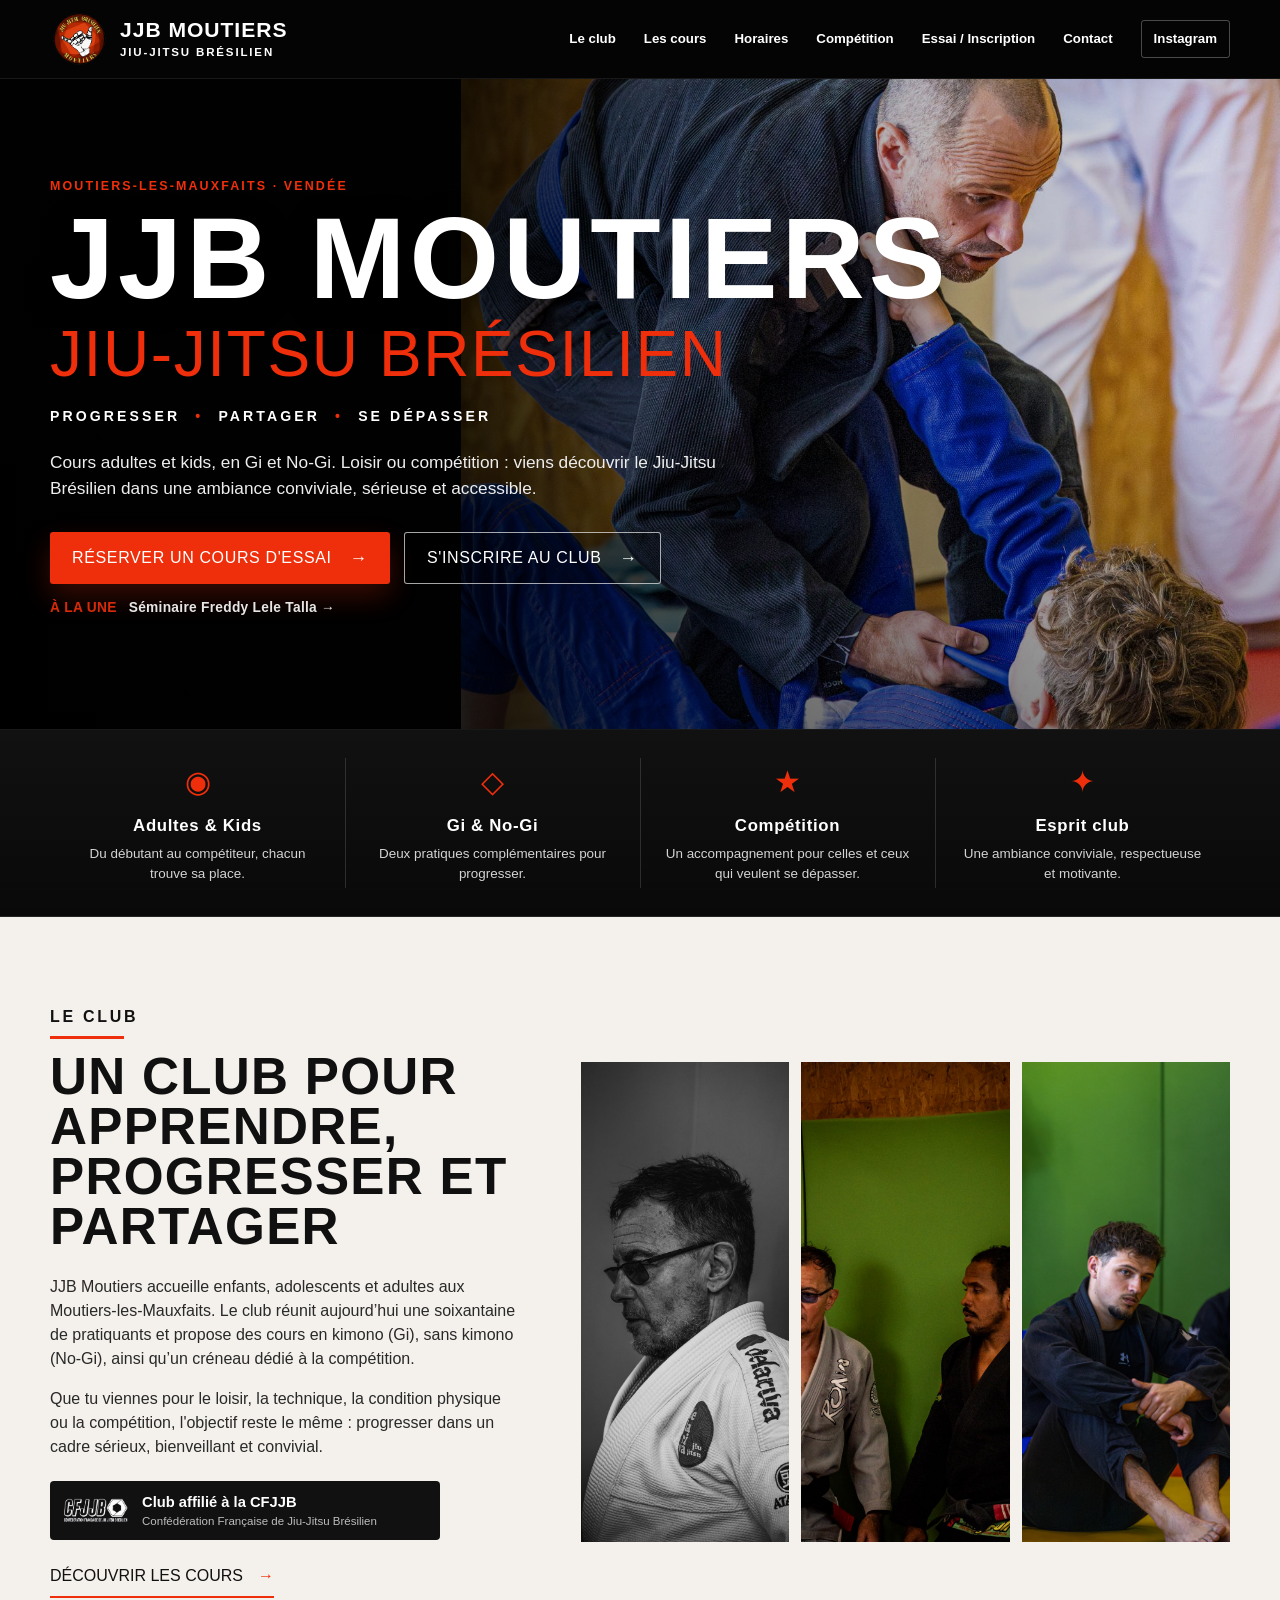
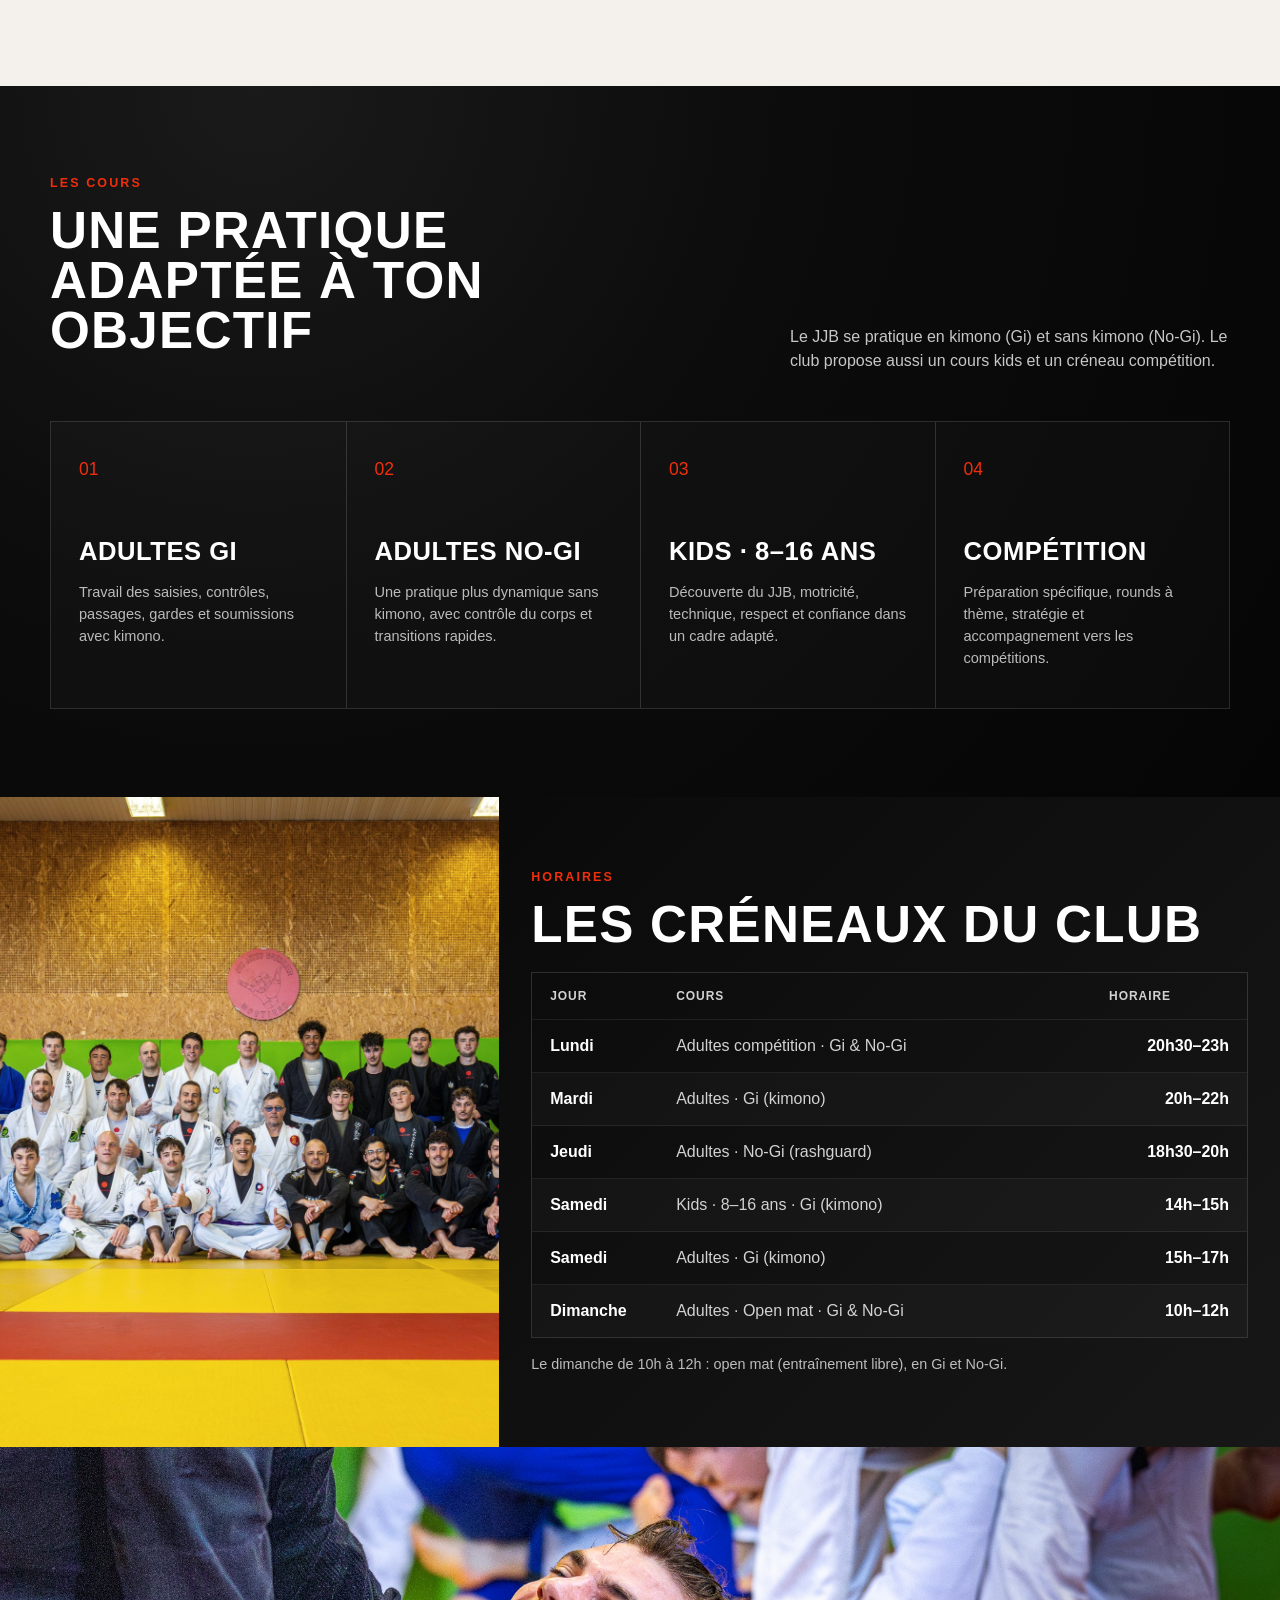
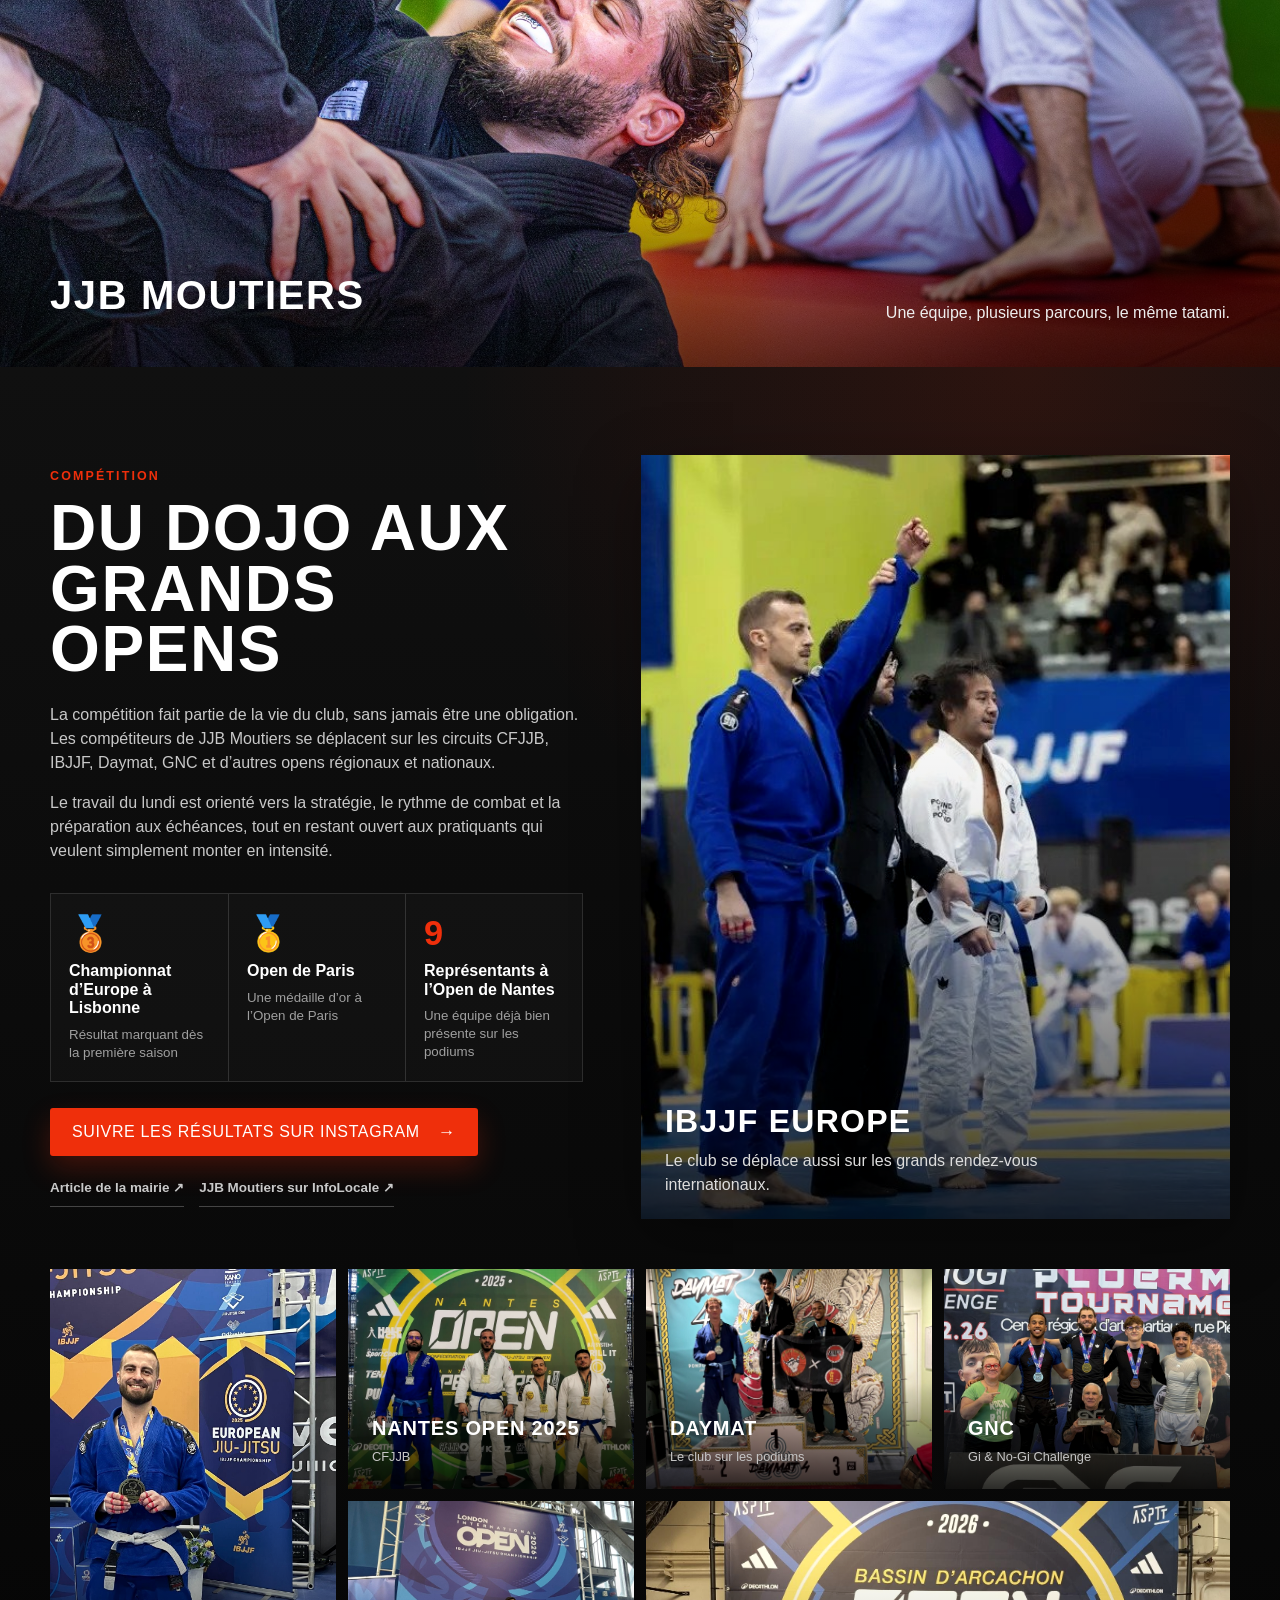
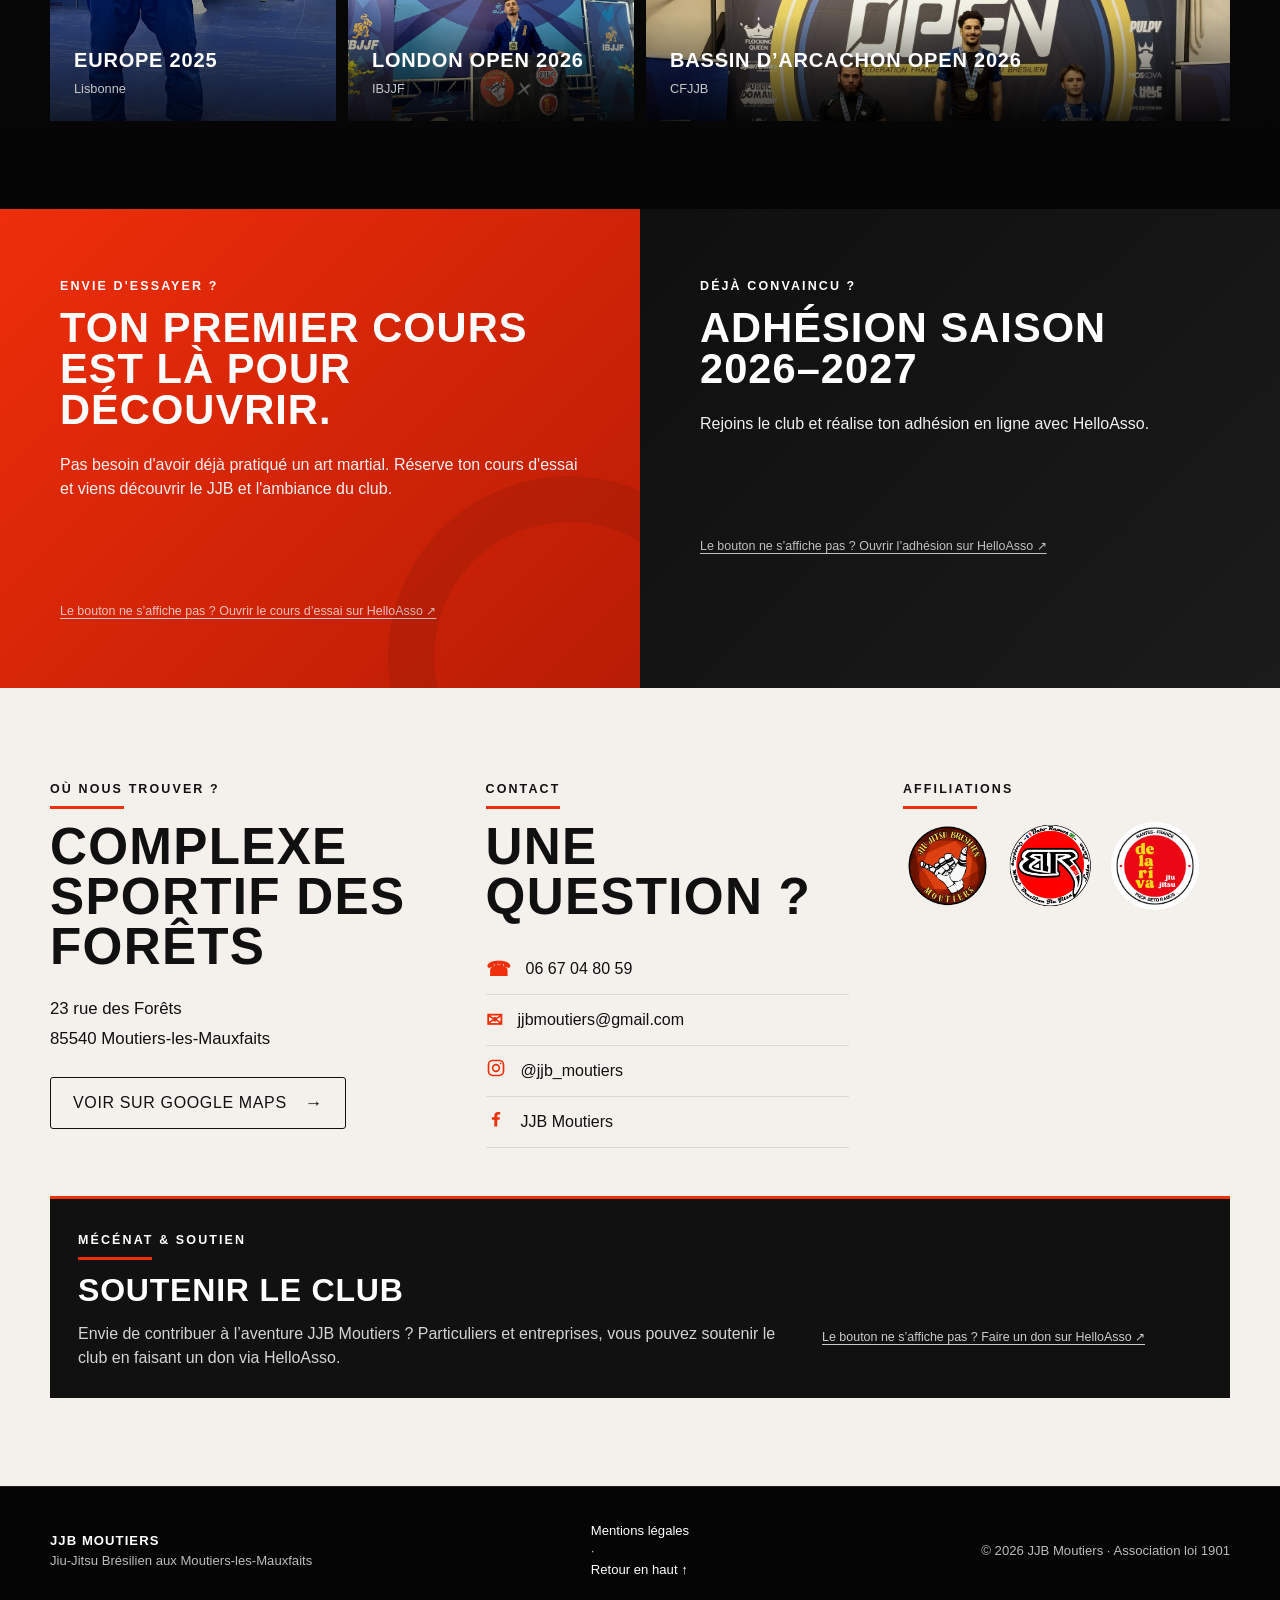
==== commit 17daf35e: "Clarify Sunday session as open mat" ====
--- a/index.html
+++ b/index.html
@@ -150,8 +150,9 @@
             <div class="schedule-row" role="row"><strong>Jeudi</strong><span>Adultes · No-Gi (rashguard)</span><time>18h30–20h</time></div>
             <div class="schedule-row" role="row"><strong>Samedi</strong><span>Kids · 8–16 ans · Gi (kimono)</span><time>14h–15h</time></div>
             <div class="schedule-row" role="row"><strong>Samedi</strong><span>Adultes · Gi (kimono)</span><time>15h–17h</time></div>
-            <div class="schedule-row" role="row"><strong>Dimanche</strong><span>Adultes · Gi & No-Gi</span><time>10h–12h</time></div>
-          </div>
+            <div class="schedule-row" role="row"><strong>Dimanche</strong><span>Adultes · Open mat · Gi & No-Gi</span><time>10h–12h</time></div>
+          </div>
+          <p class="schedule-note">Le dimanche de 10h à 12h : open mat (entraînement libre), en Gi et No-Gi.</p>
         </div>
       </div>
     </section>
--- a/styles.css
+++ b/styles.css
@@ -161,6 +161,8 @@
   .brand small{display:none}.brand strong{font-size:1rem}.hero-content{padding-top:205px}.hero-mantra{font-size:.66rem}.pillar-grid{grid-template-columns:1fr}.pillar-grid article{border-bottom:1px solid var(--line)}.pillar-grid article:before{display:none!important}.pillar-grid article:last-child{border-bottom:0}.photo-triptych{grid-template-columns:1fr}.photo-triptych figure,.photo-triptych figure:nth-child(3){grid-column:auto;height:300px}.schedule-row{grid-template-columns:1fr}.schedule-row time{grid-column:1;grid-row:auto;text-align:left;color:var(--accent);margin-top:2px}.competition-gallery{grid-auto-rows:250px}.mobile-cta{font-size:.86rem}
 }
 
+.schedule-note{margin:16px 0 0;color:var(--muted);font-size:.9rem}
+
 /* Carte de soutien : reprend les couleurs et les widgets du site. */
 .support-card{display:grid;grid-template-columns:minmax(0,1fr) minmax(0,380px);align-items:center;gap:40px;margin-top:48px;padding:28px;background:var(--ink-2);color:var(--white);border-top:3px solid var(--accent)}
 .support-card .section-tag{color:var(--white)}
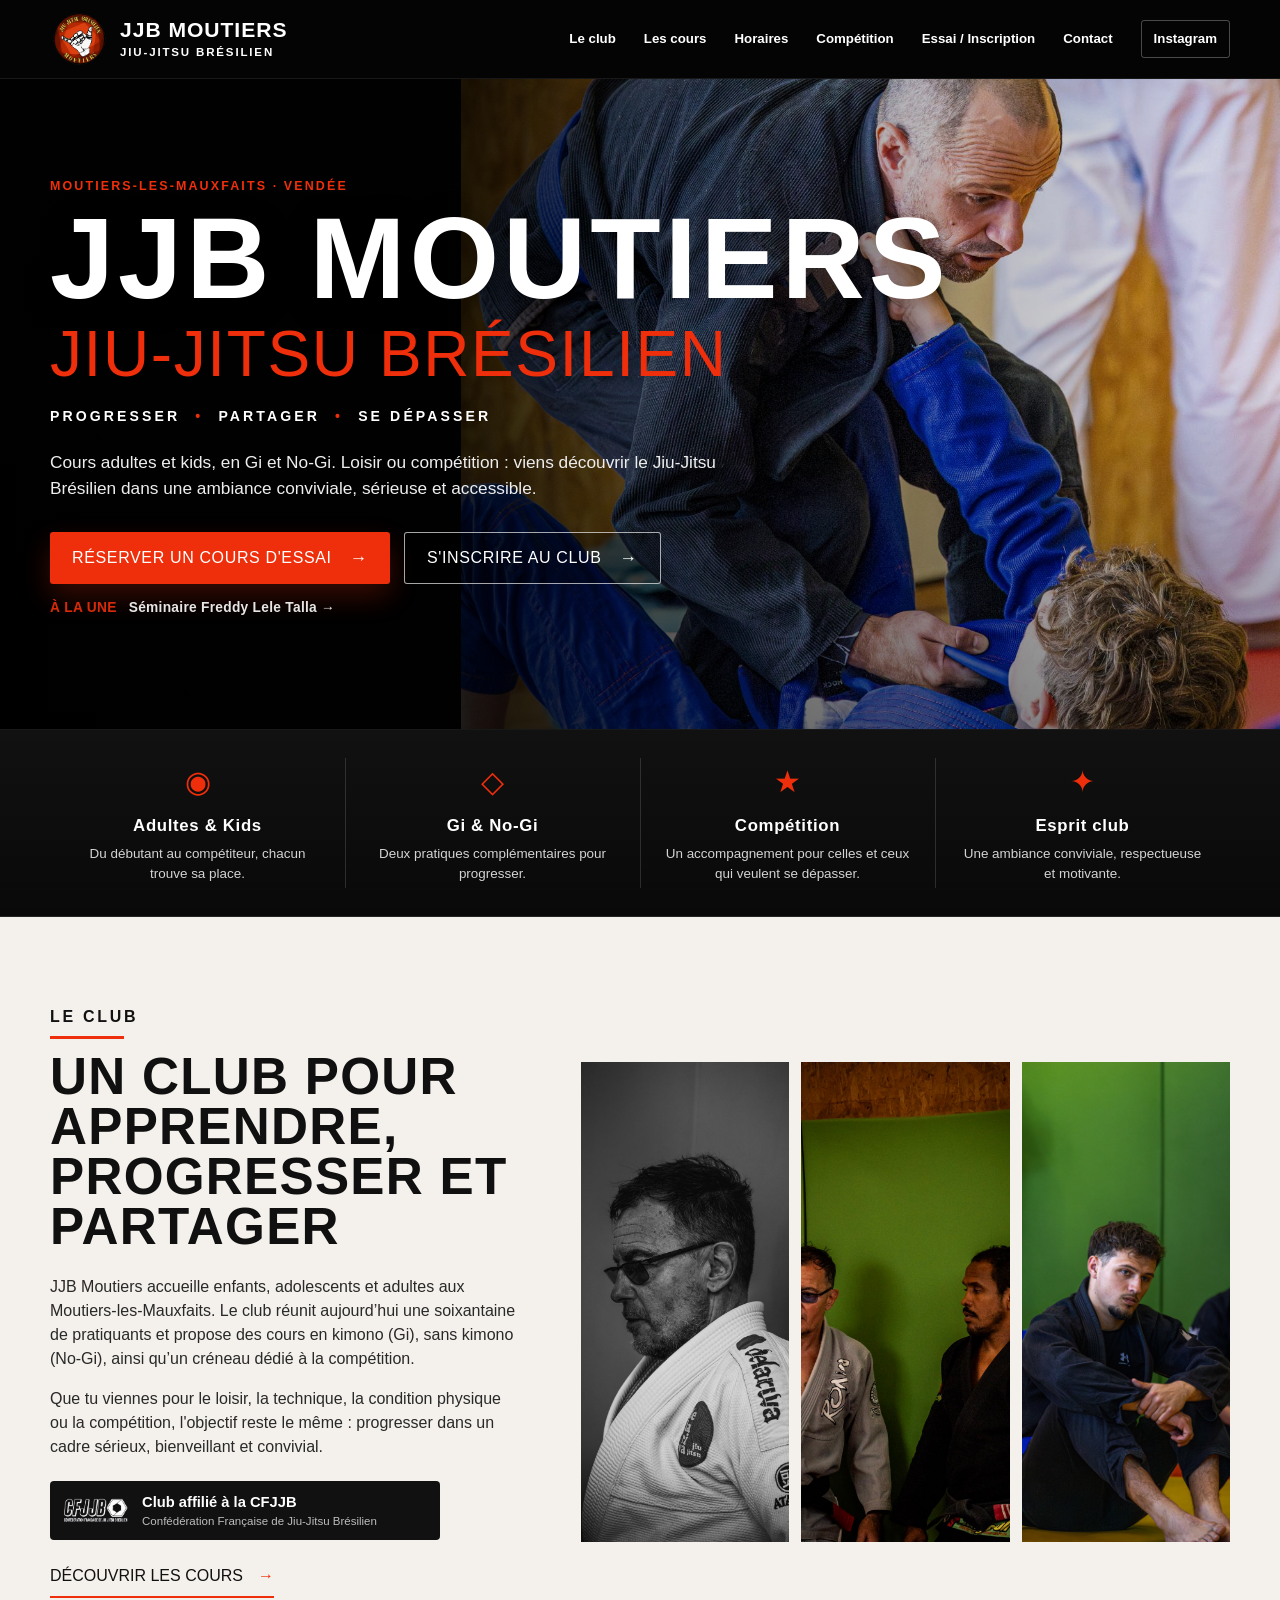
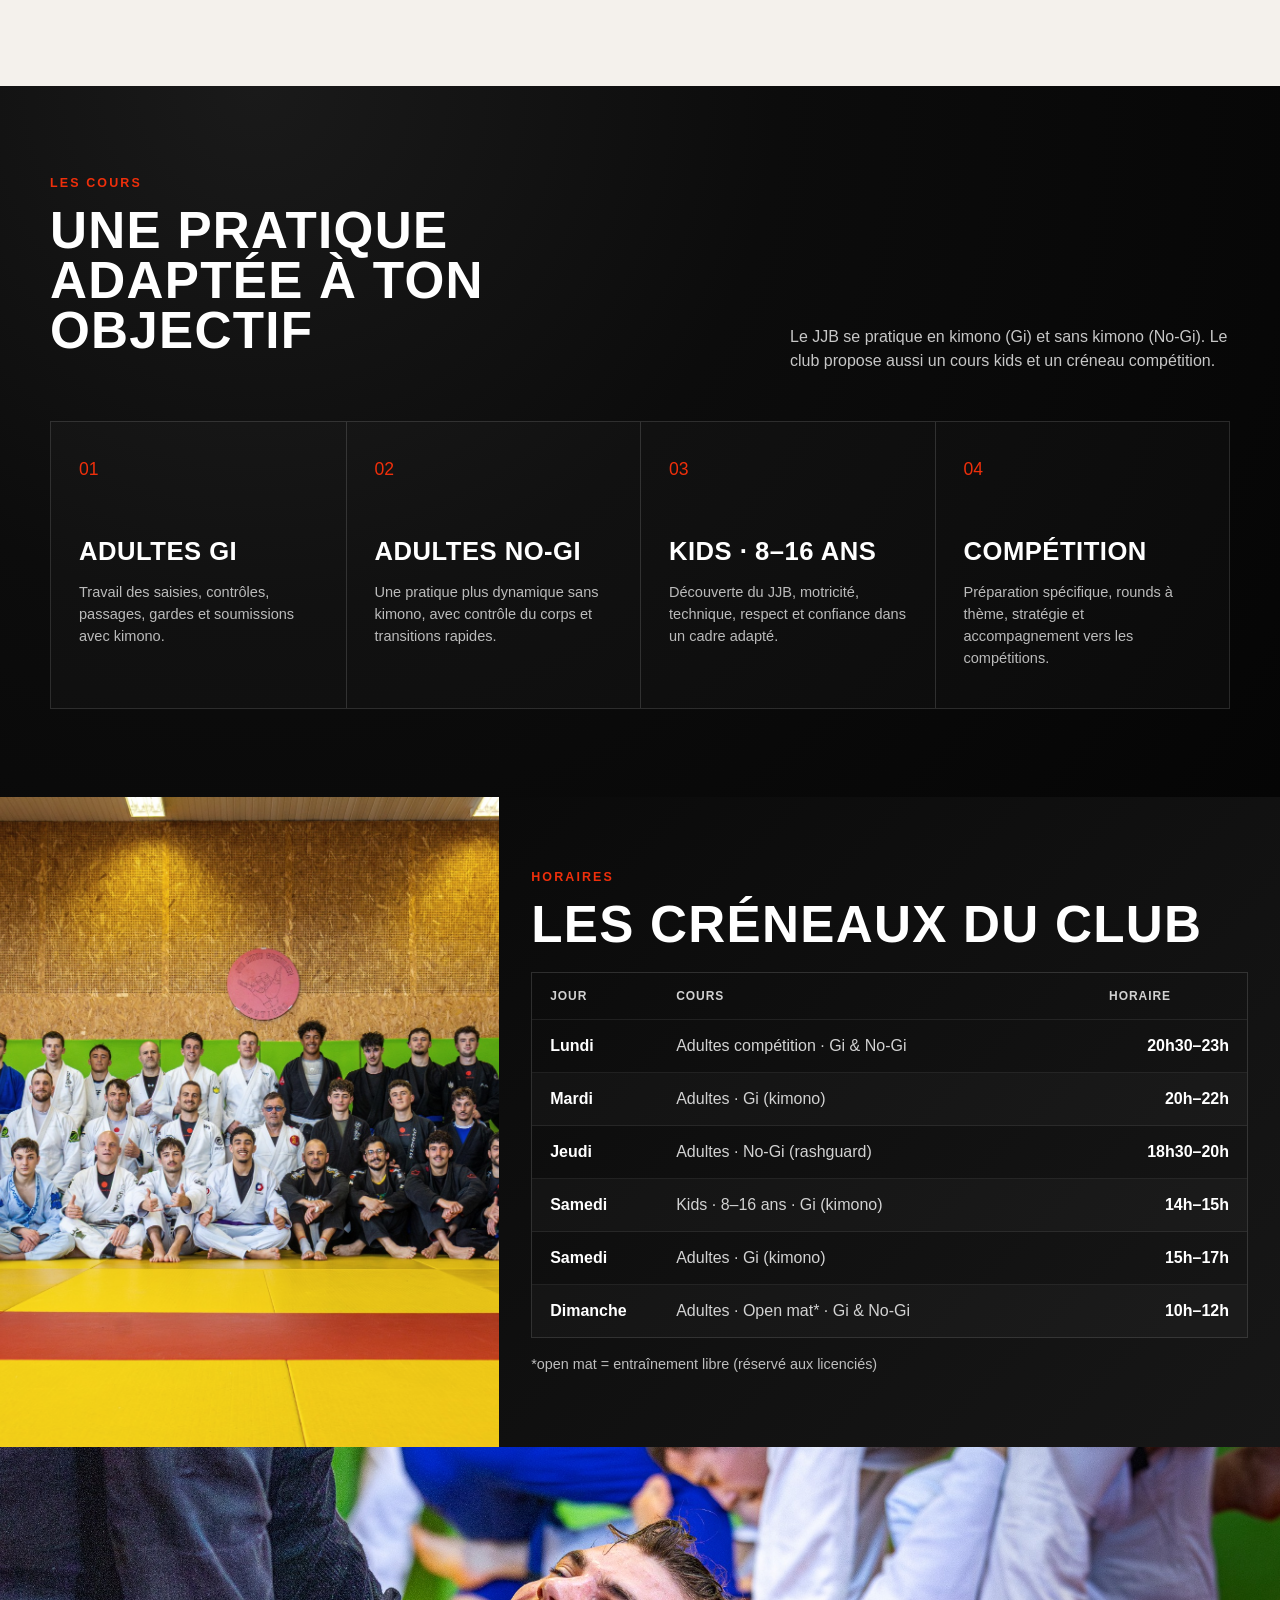
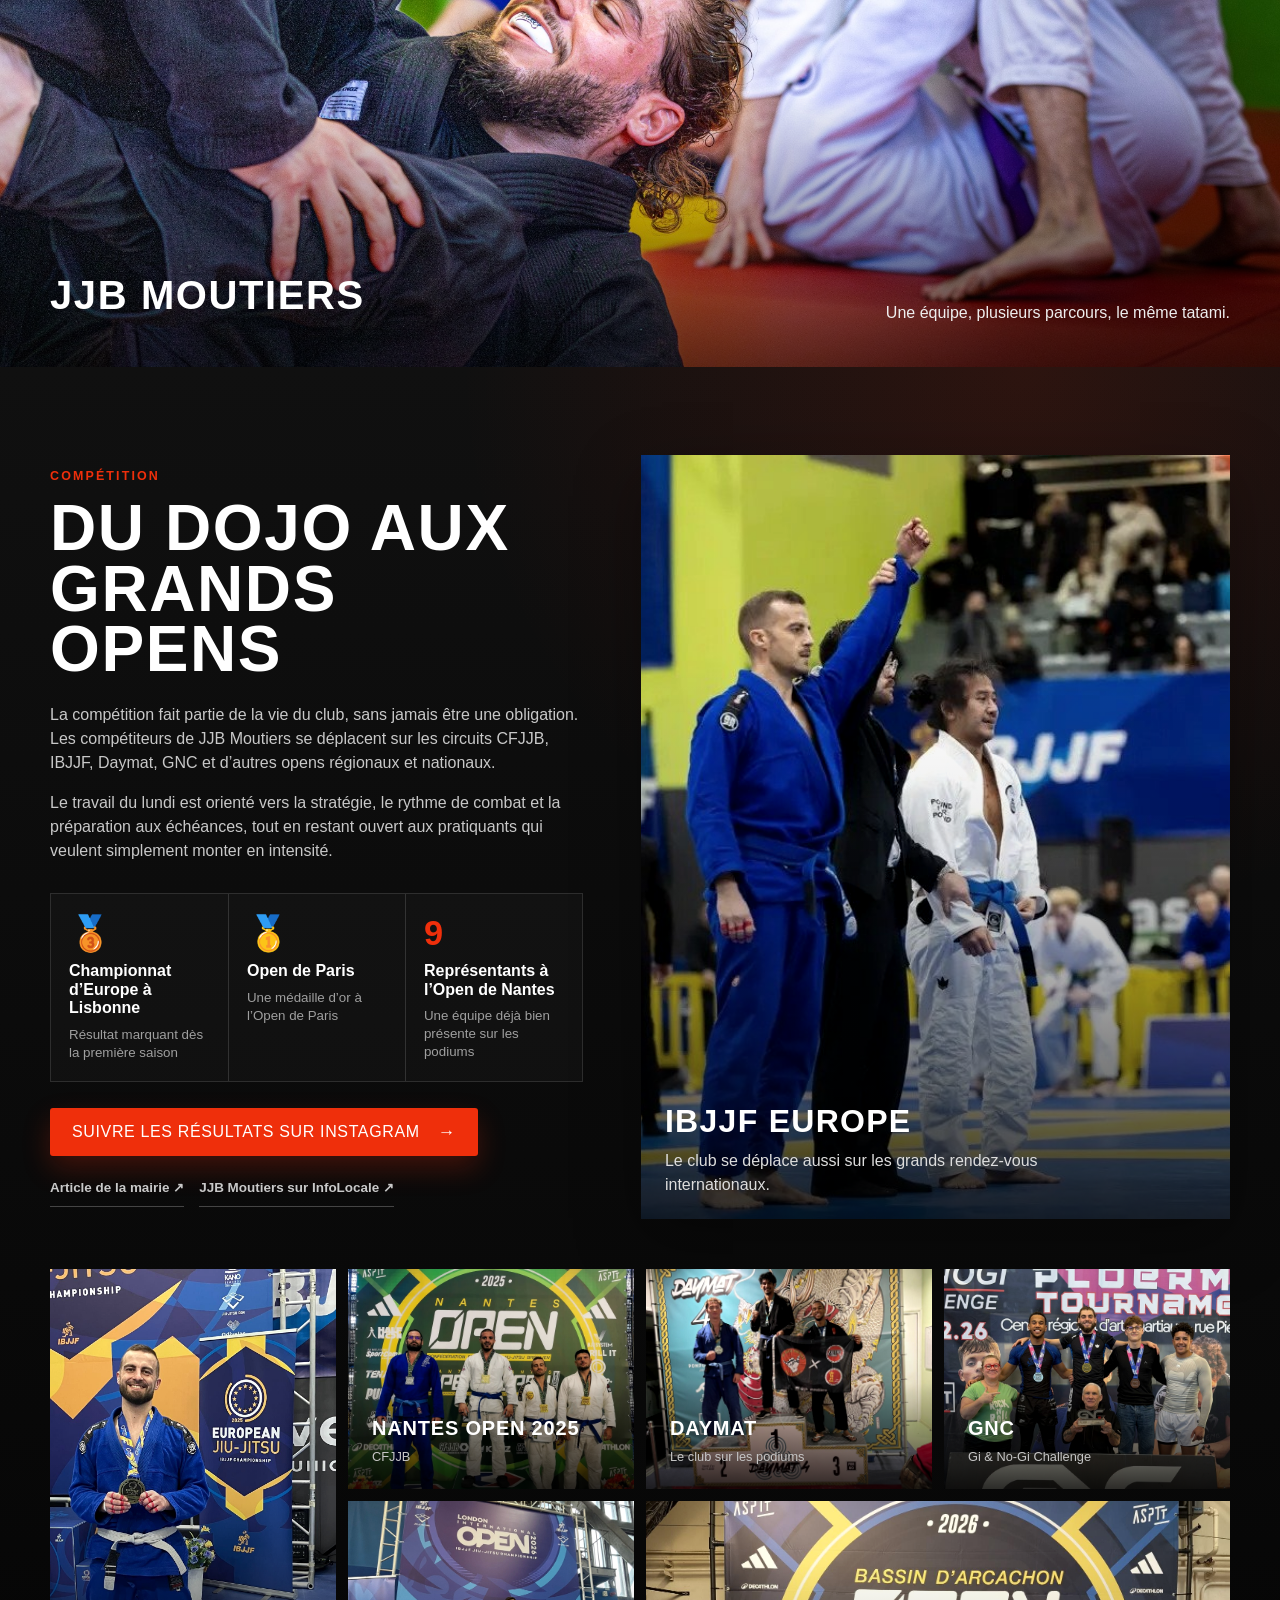
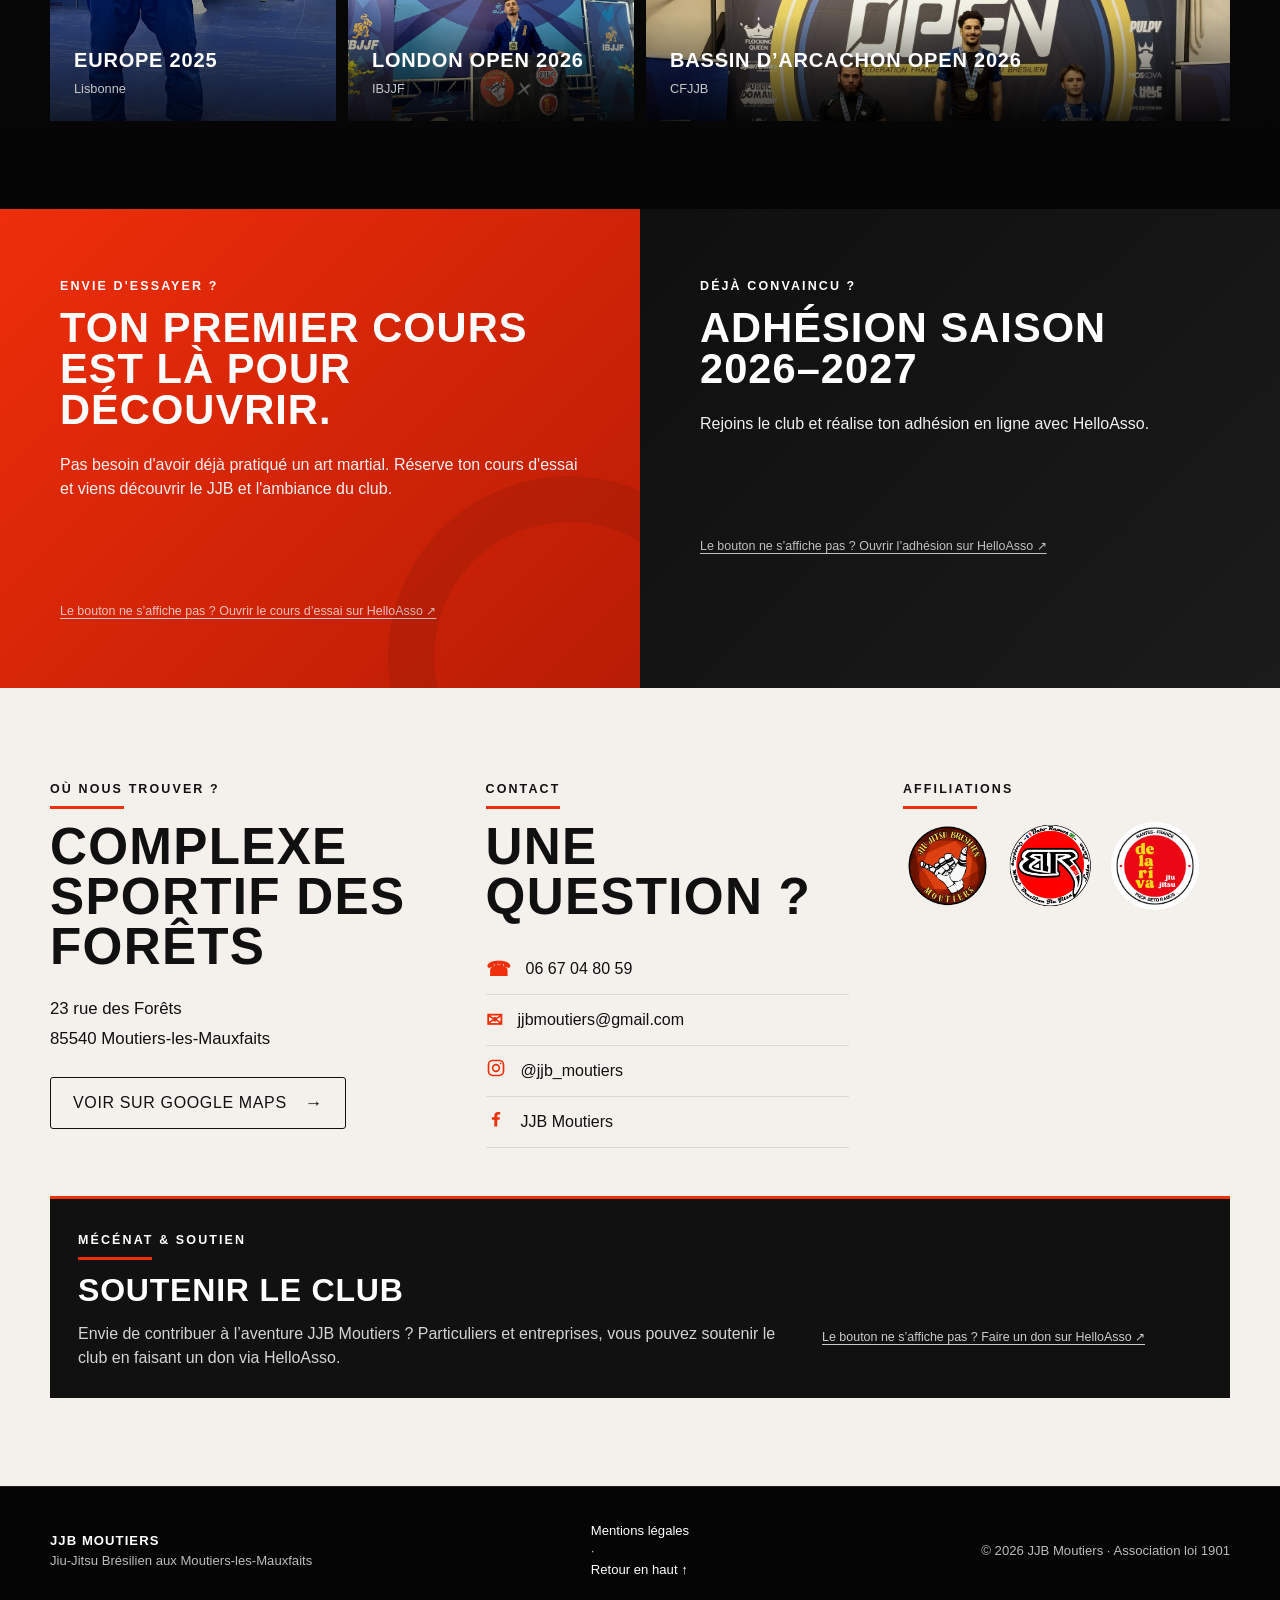
==== commit 0d35b80d: "Specify open mat is reserved for licensed members" ====
--- a/index.html
+++ b/index.html
@@ -150,9 +150,9 @@
             <div class="schedule-row" role="row"><strong>Jeudi</strong><span>Adultes · No-Gi (rashguard)</span><time>18h30–20h</time></div>
             <div class="schedule-row" role="row"><strong>Samedi</strong><span>Kids · 8–16 ans · Gi (kimono)</span><time>14h–15h</time></div>
             <div class="schedule-row" role="row"><strong>Samedi</strong><span>Adultes · Gi (kimono)</span><time>15h–17h</time></div>
-            <div class="schedule-row" role="row"><strong>Dimanche</strong><span>Adultes · Open mat · Gi & No-Gi</span><time>10h–12h</time></div>
-          </div>
-          <p class="schedule-note">Le dimanche de 10h à 12h : open mat (entraînement libre), en Gi et No-Gi.</p>
+            <div class="schedule-row" role="row"><strong>Dimanche</strong><span>Adultes · Open mat* · Gi & No-Gi</span><time>10h–12h</time></div>
+          </div>
+          <p class="schedule-note">*open mat = entraînement libre (réservé aux licenciés)</p>
         </div>
       </div>
     </section>
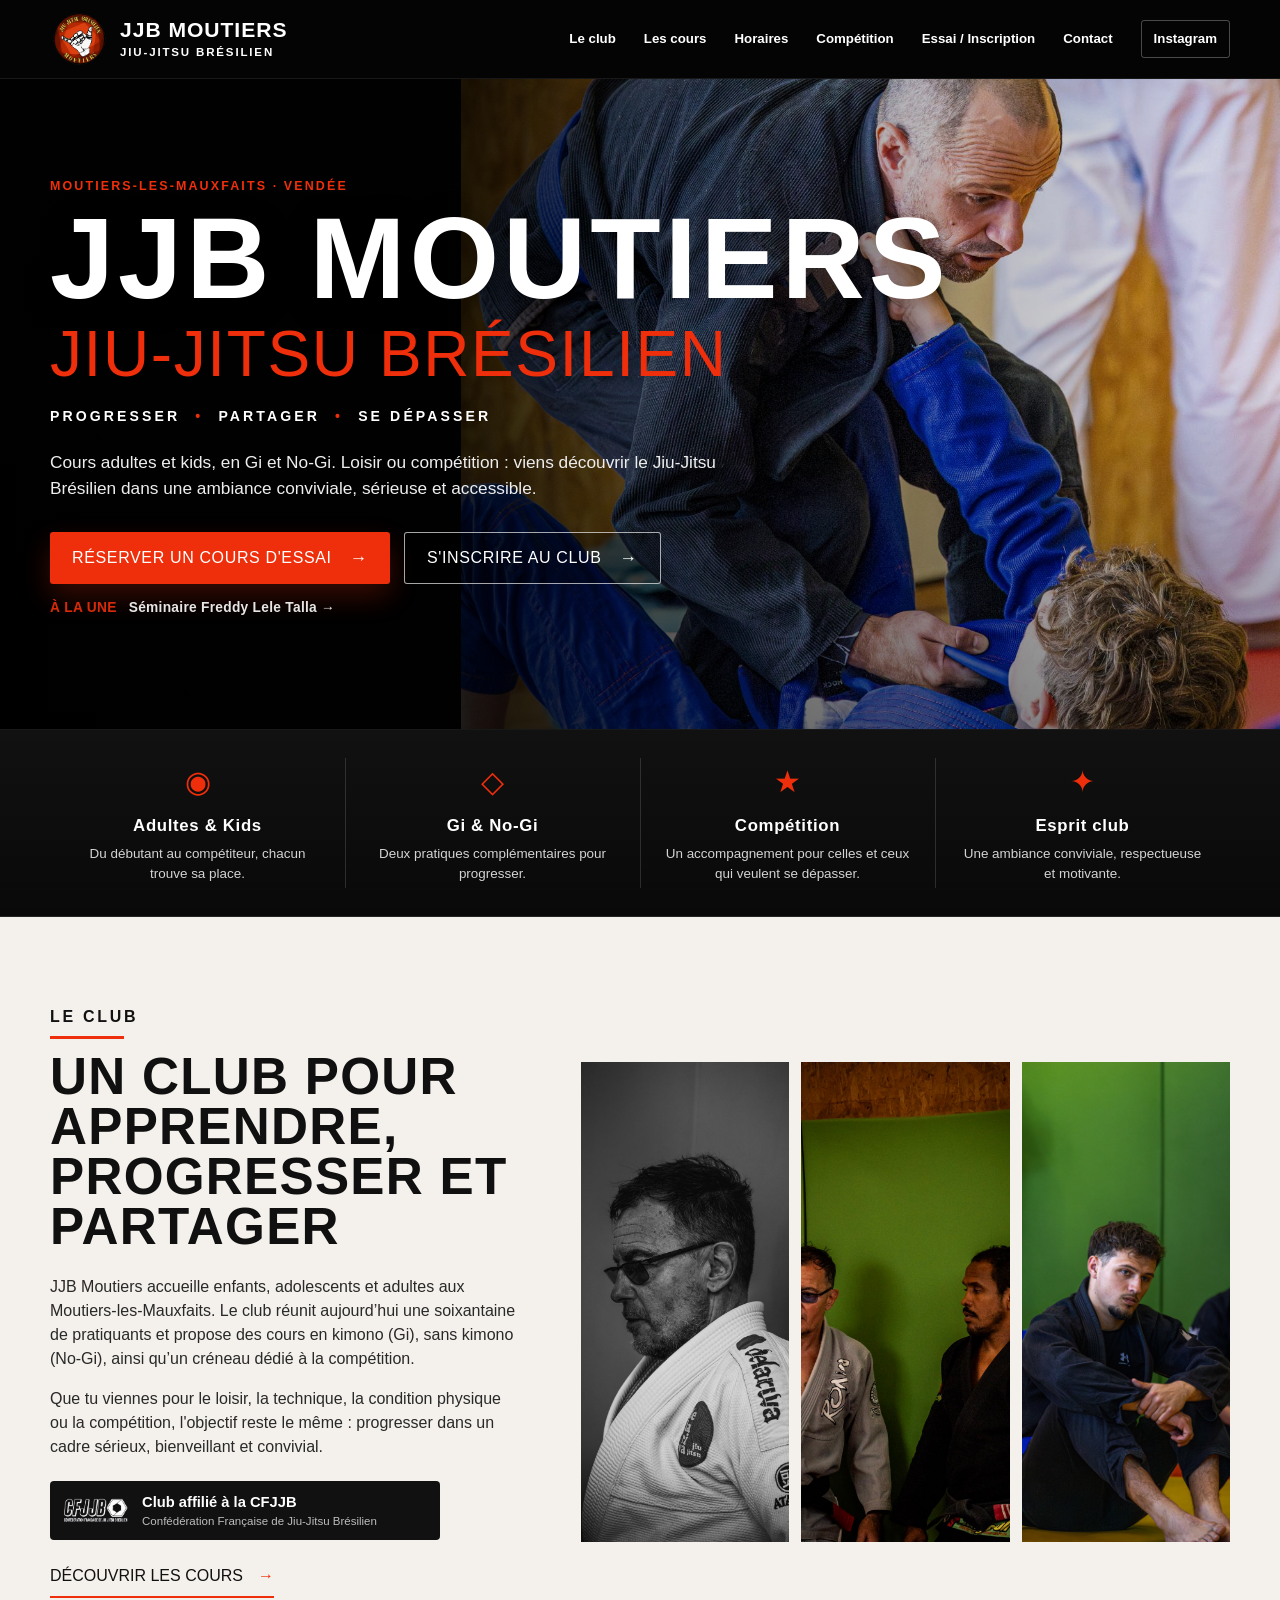
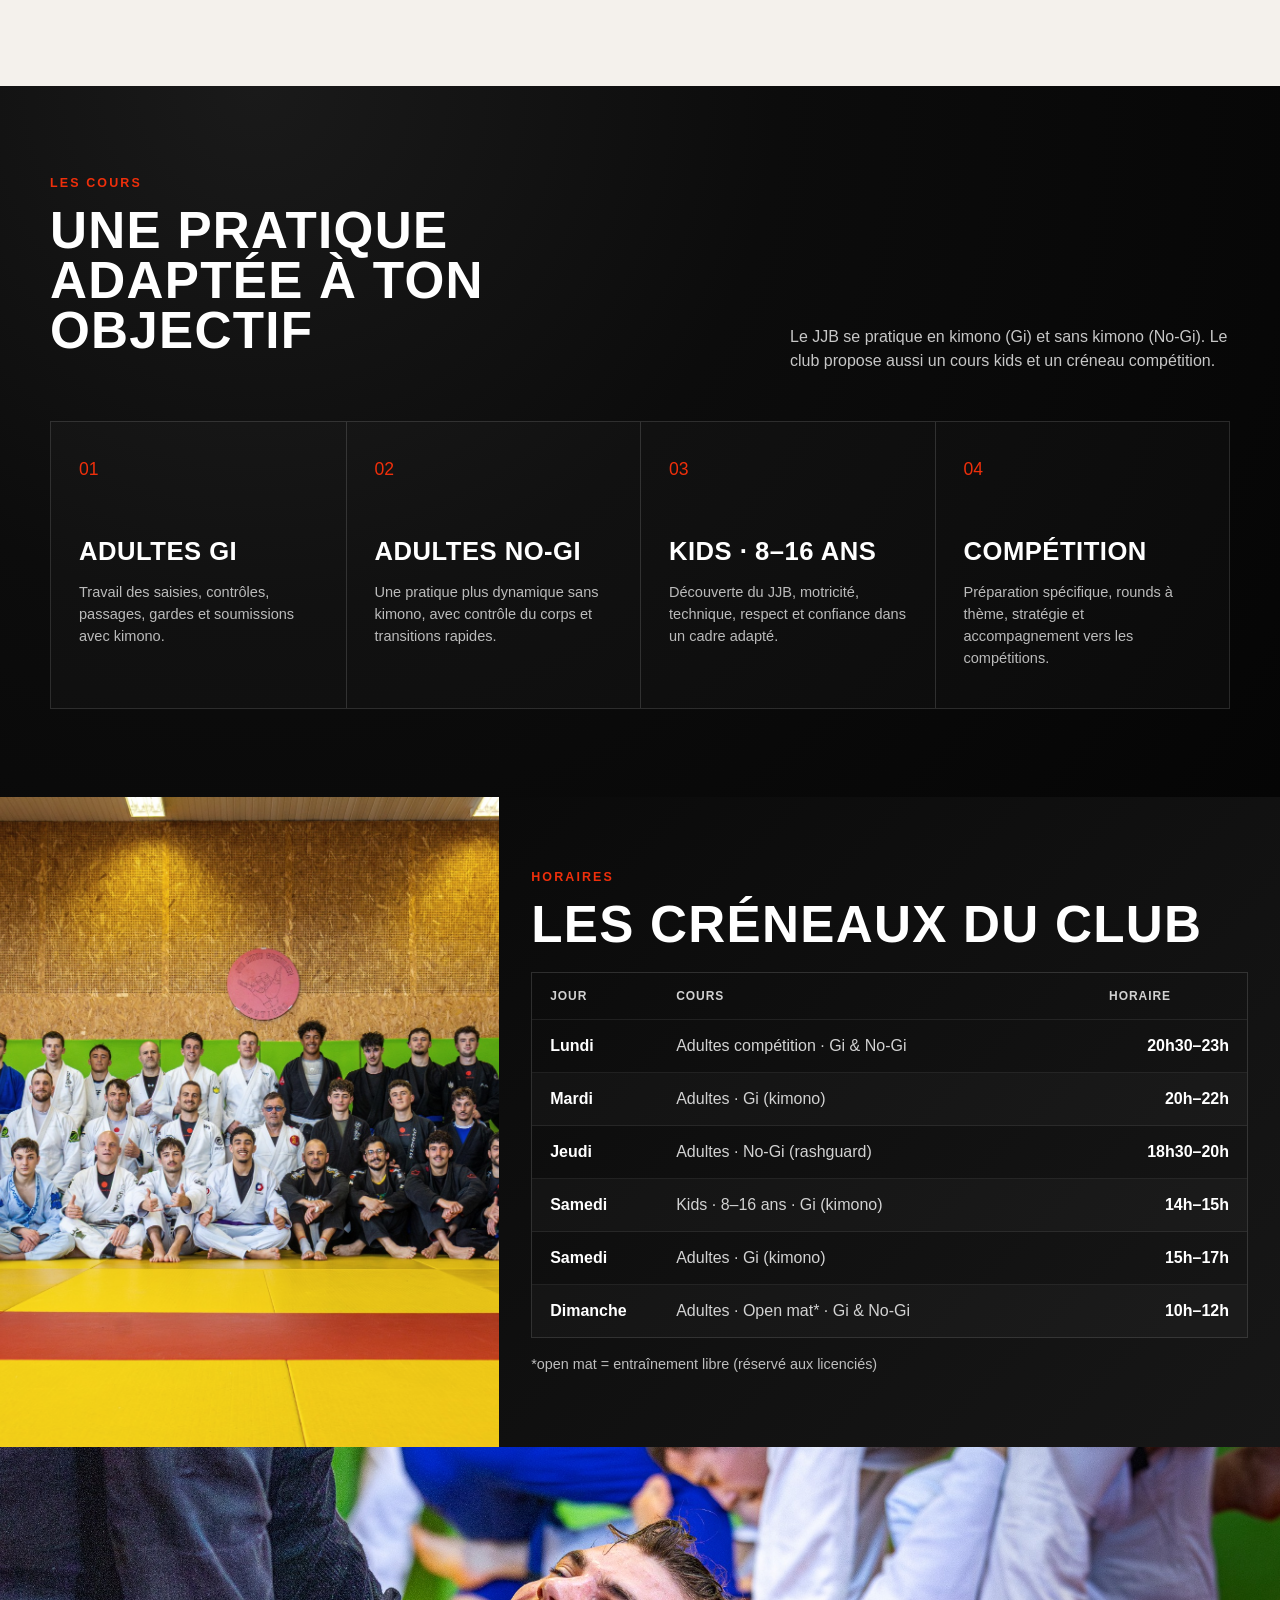
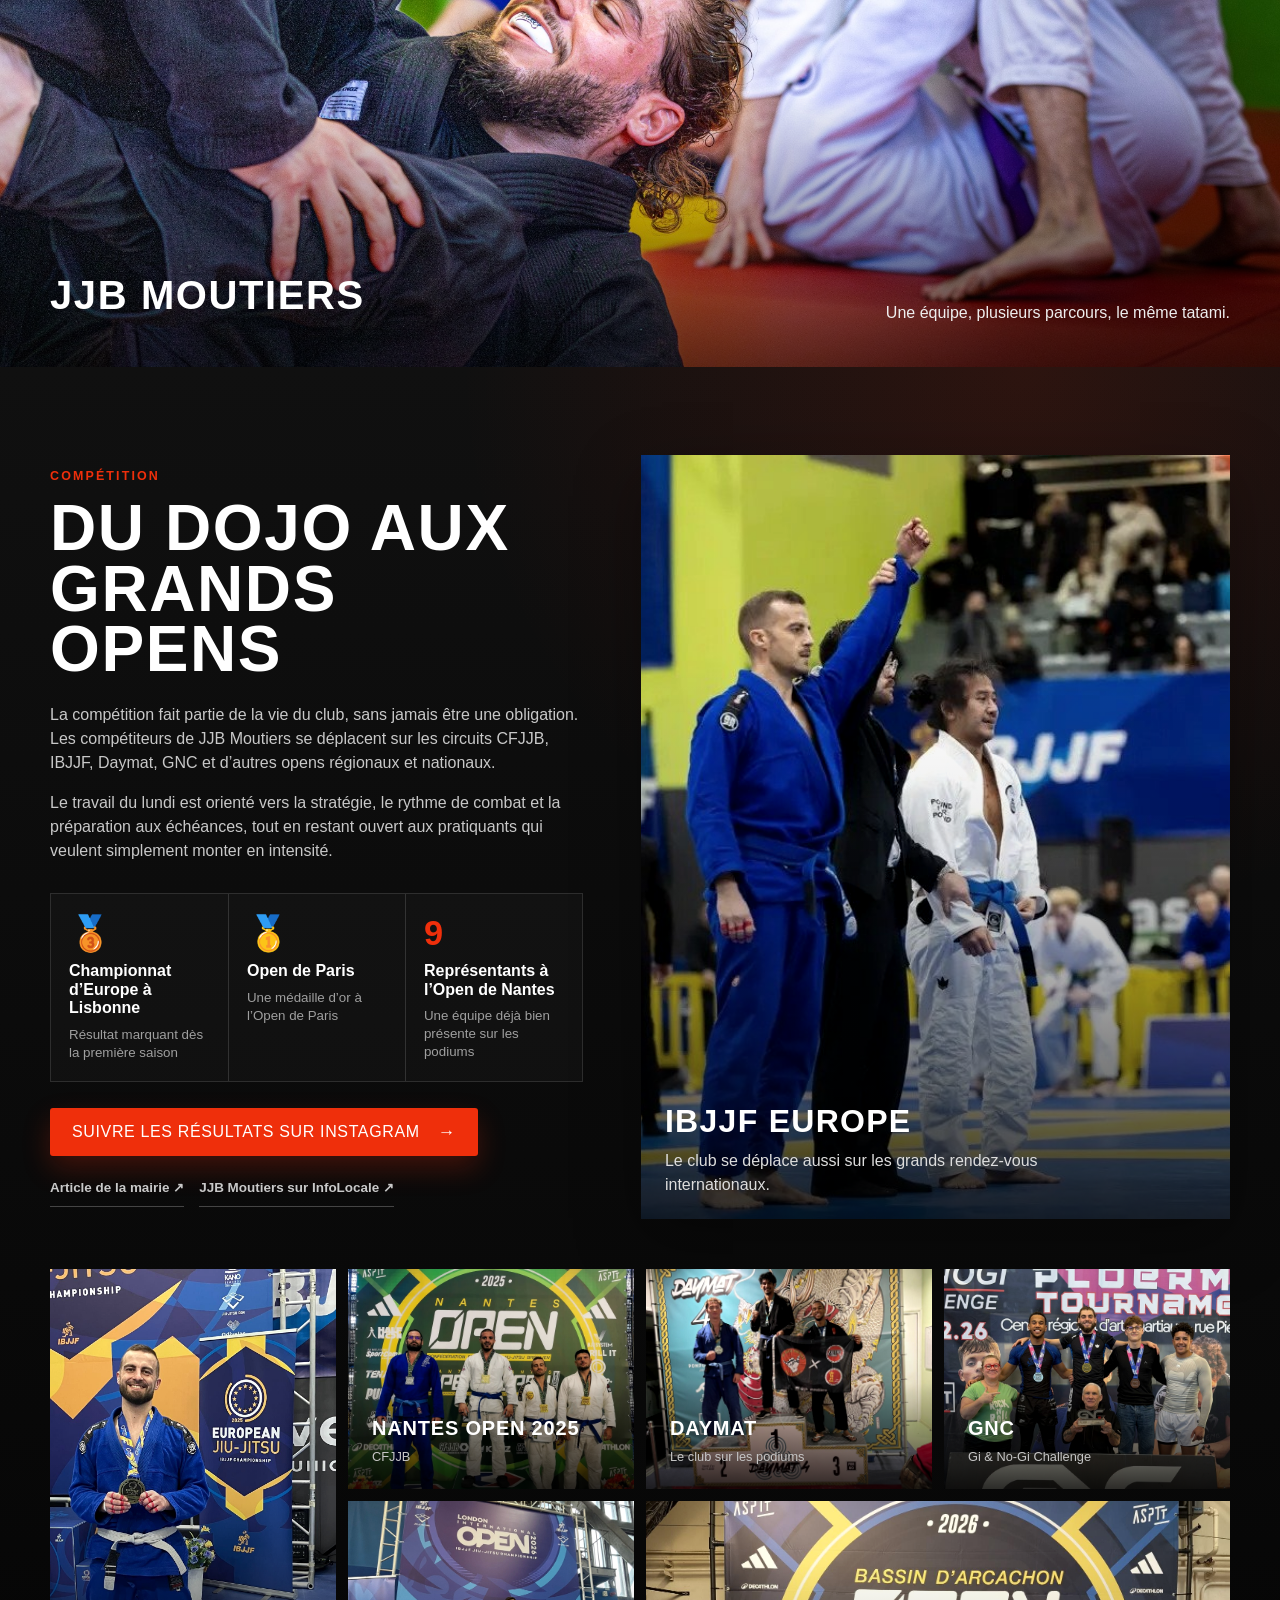
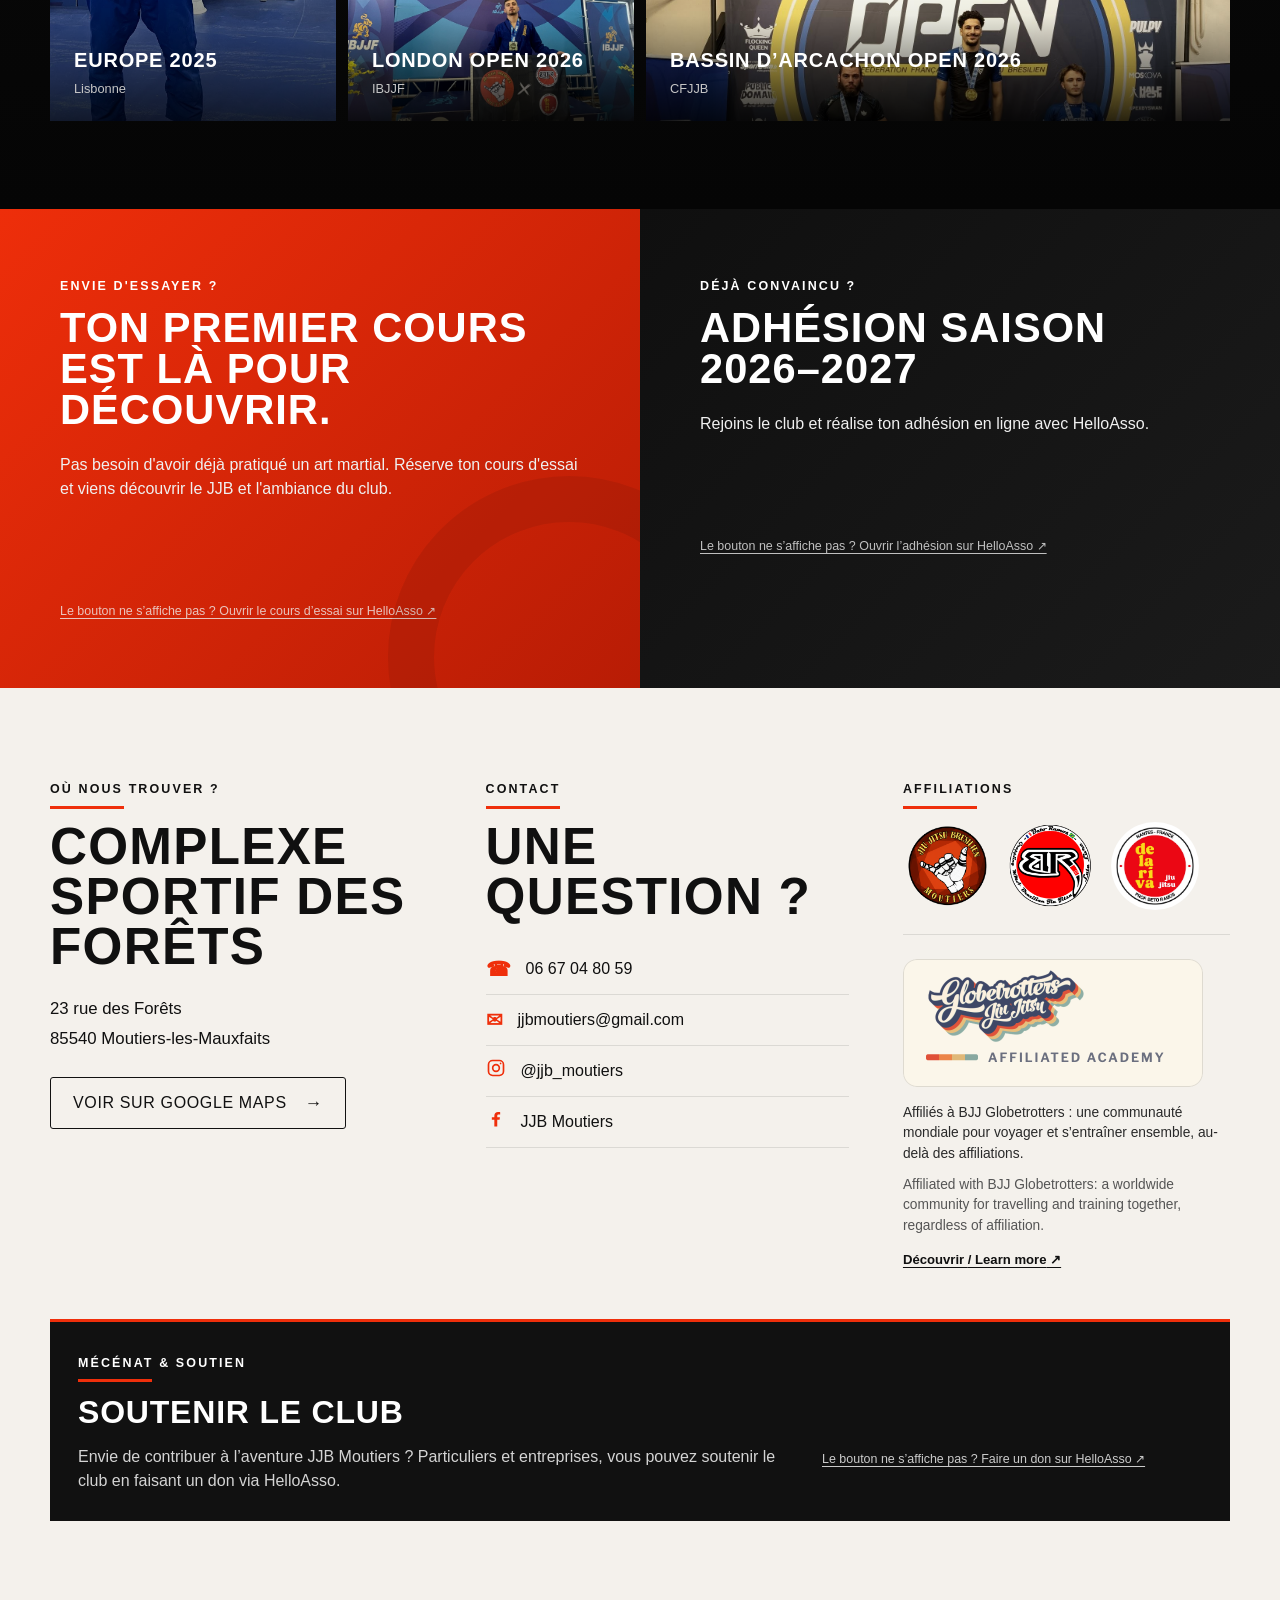
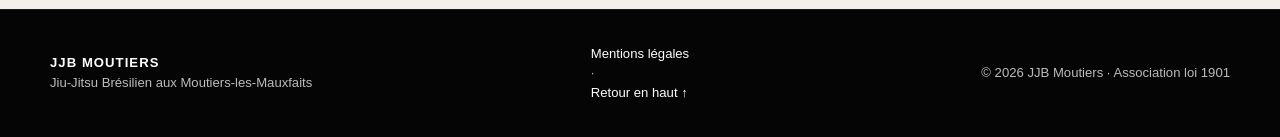
==== commit 0de869b2: "Add bilingual BJJ Globetrotters affiliation and badge" ====
--- a/index.html
+++ b/index.html
@@ -287,6 +287,14 @@
   <img src="assets/logo-delariva.jpg" alt="De La Riva Jiu Jitsu Nantes France" loading="lazy">
 </a>
           </div>
+          <div class="globetrotters-affiliation">
+            <a class="globetrotters-badge" href="https://www.bjjglobetrotters.com/" target="_blank" rel="noopener" aria-label="BJJ Globetrotters — site officiel">
+              <img src="assets/bjj-globetrotters-affiliated-academy.png" alt="BJJ Globetrotters — Affiliated Academy" width="600" height="256" loading="lazy">
+            </a>
+            <p>Affiliés à BJJ Globetrotters : une communauté mondiale pour voyager et s’entraîner ensemble, au-delà des affiliations.</p>
+            <p lang="en">Affiliated with BJJ Globetrotters: a worldwide community for travelling and training together, regardless of affiliation.</p>
+            <a class="globetrotters-link" href="https://www.bjjglobetrotters.com/" target="_blank" rel="noopener">Découvrir <span lang="en">/ Learn more</span> ↗</a>
+          </div>
         </div>
       </div>
       <section id="soutien" class="shell support-card" aria-labelledby="support-title">
--- a/styles.css
+++ b/styles.css
@@ -163,6 +163,15 @@
 
 .schedule-note{margin:16px 0 0;color:var(--muted);font-size:.9rem}
 
+/* Affiliation BJJ Globetrotters : badge dans ses proportions d’origine. */
+.globetrotters-affiliation{max-width:380px;margin-top:24px;padding-top:24px;border-top:1px solid rgba(0,0,0,.1)}
+.globetrotters-badge{display:block;max-width:300px;margin-bottom:16px}
+.globetrotters-badge img{width:100%;height:auto}
+.globetrotters-affiliation p{margin:0 0 10px;color:#292929;font-size:.86rem;line-height:1.5}
+.globetrotters-affiliation p[lang="en"]{color:#555}
+.globetrotters-link{font-size:.82rem;font-weight:700;text-decoration:underline;text-underline-offset:3px}
+.globetrotters-link:hover{color:var(--accent)}
+
 /* Carte de soutien : reprend les couleurs et les widgets du site. */
 .support-card{display:grid;grid-template-columns:minmax(0,1fr) minmax(0,380px);align-items:center;gap:40px;margin-top:48px;padding:28px;background:var(--ink-2);color:var(--white);border-top:3px solid var(--accent)}
 .support-card .section-tag{color:var(--white)}
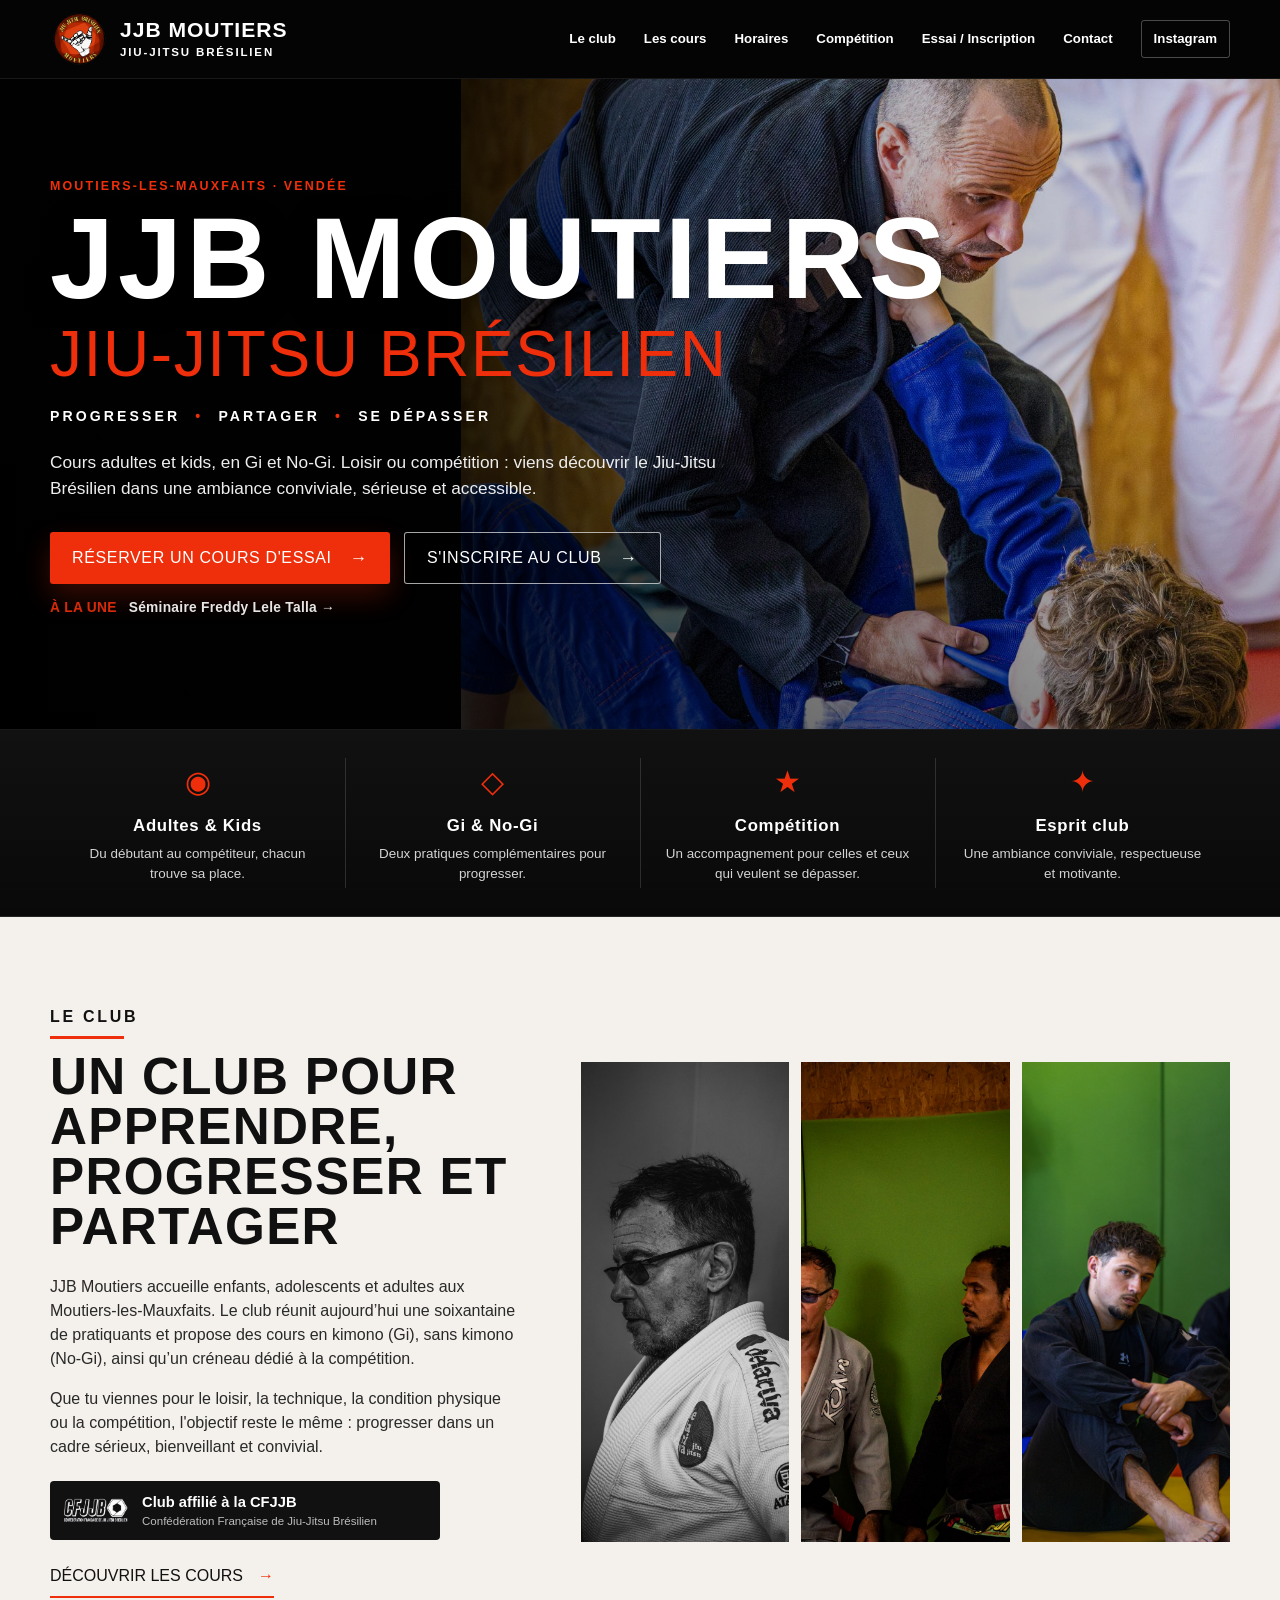
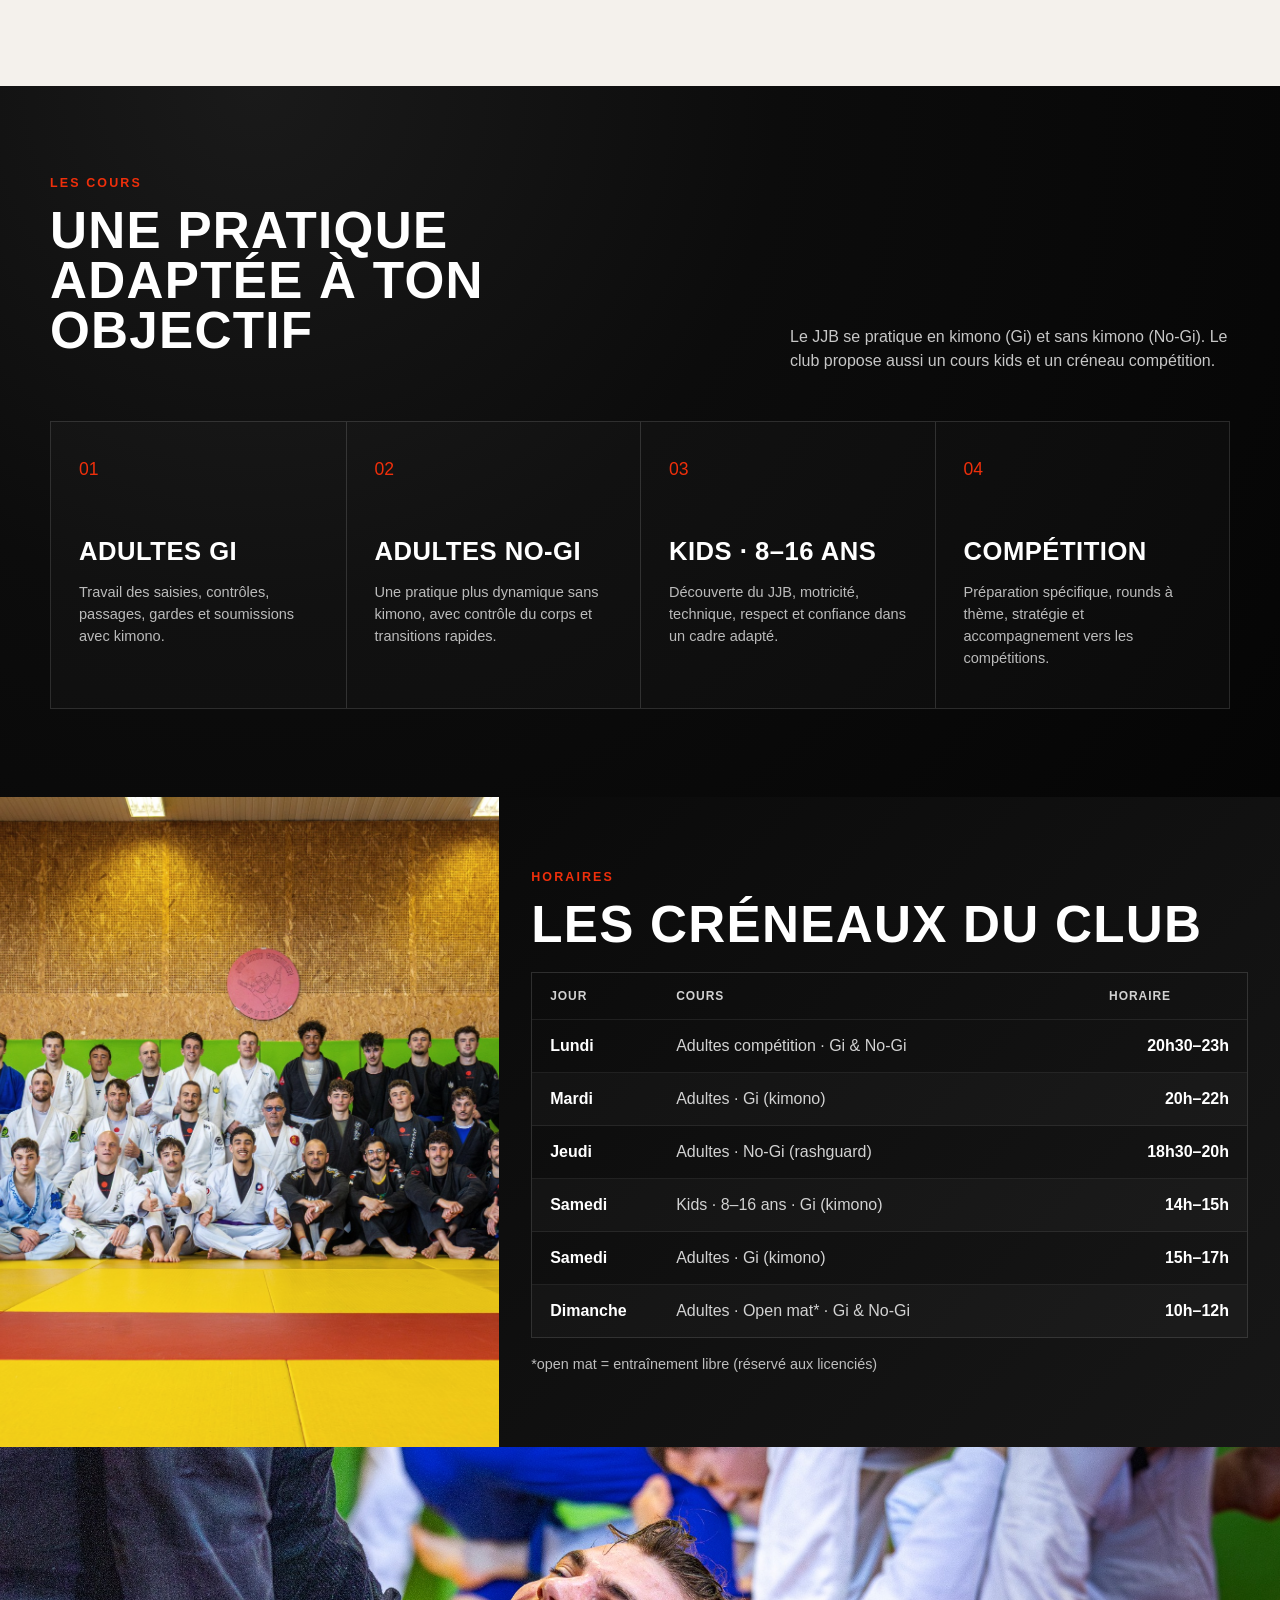
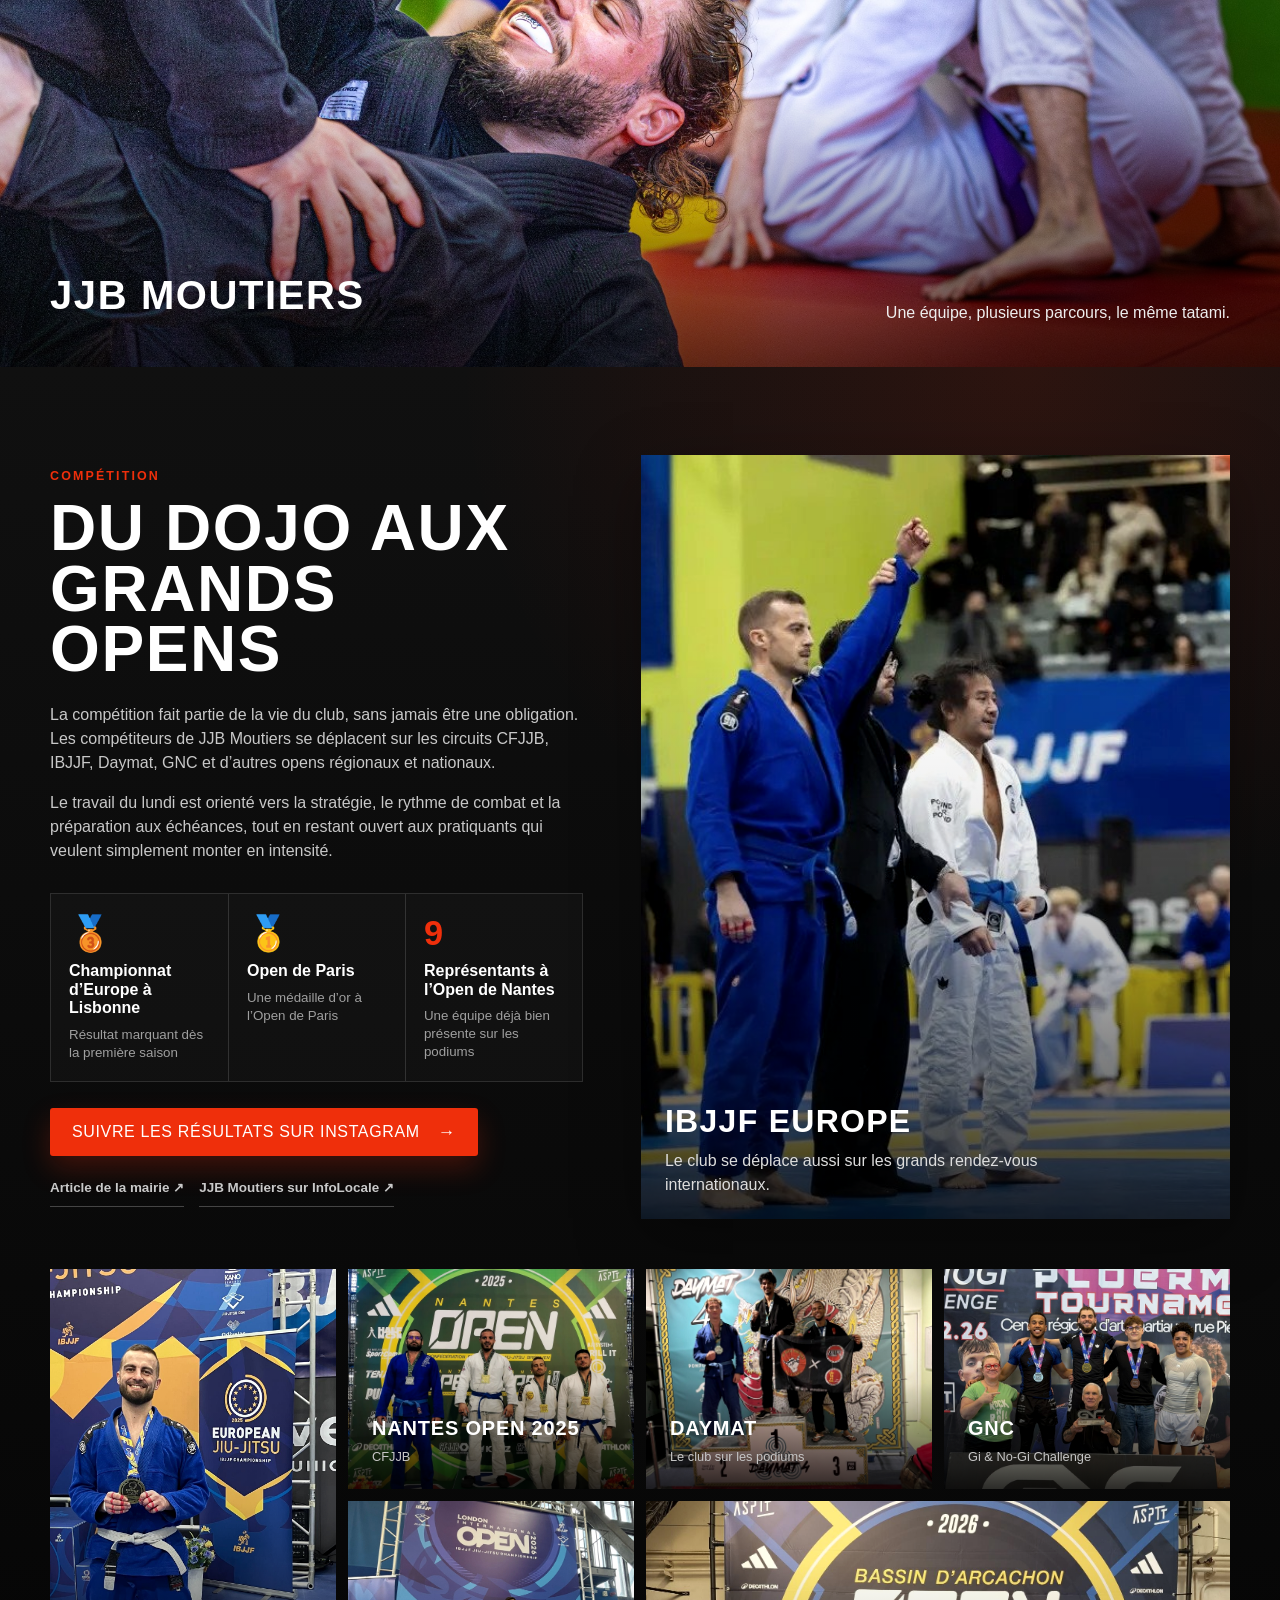
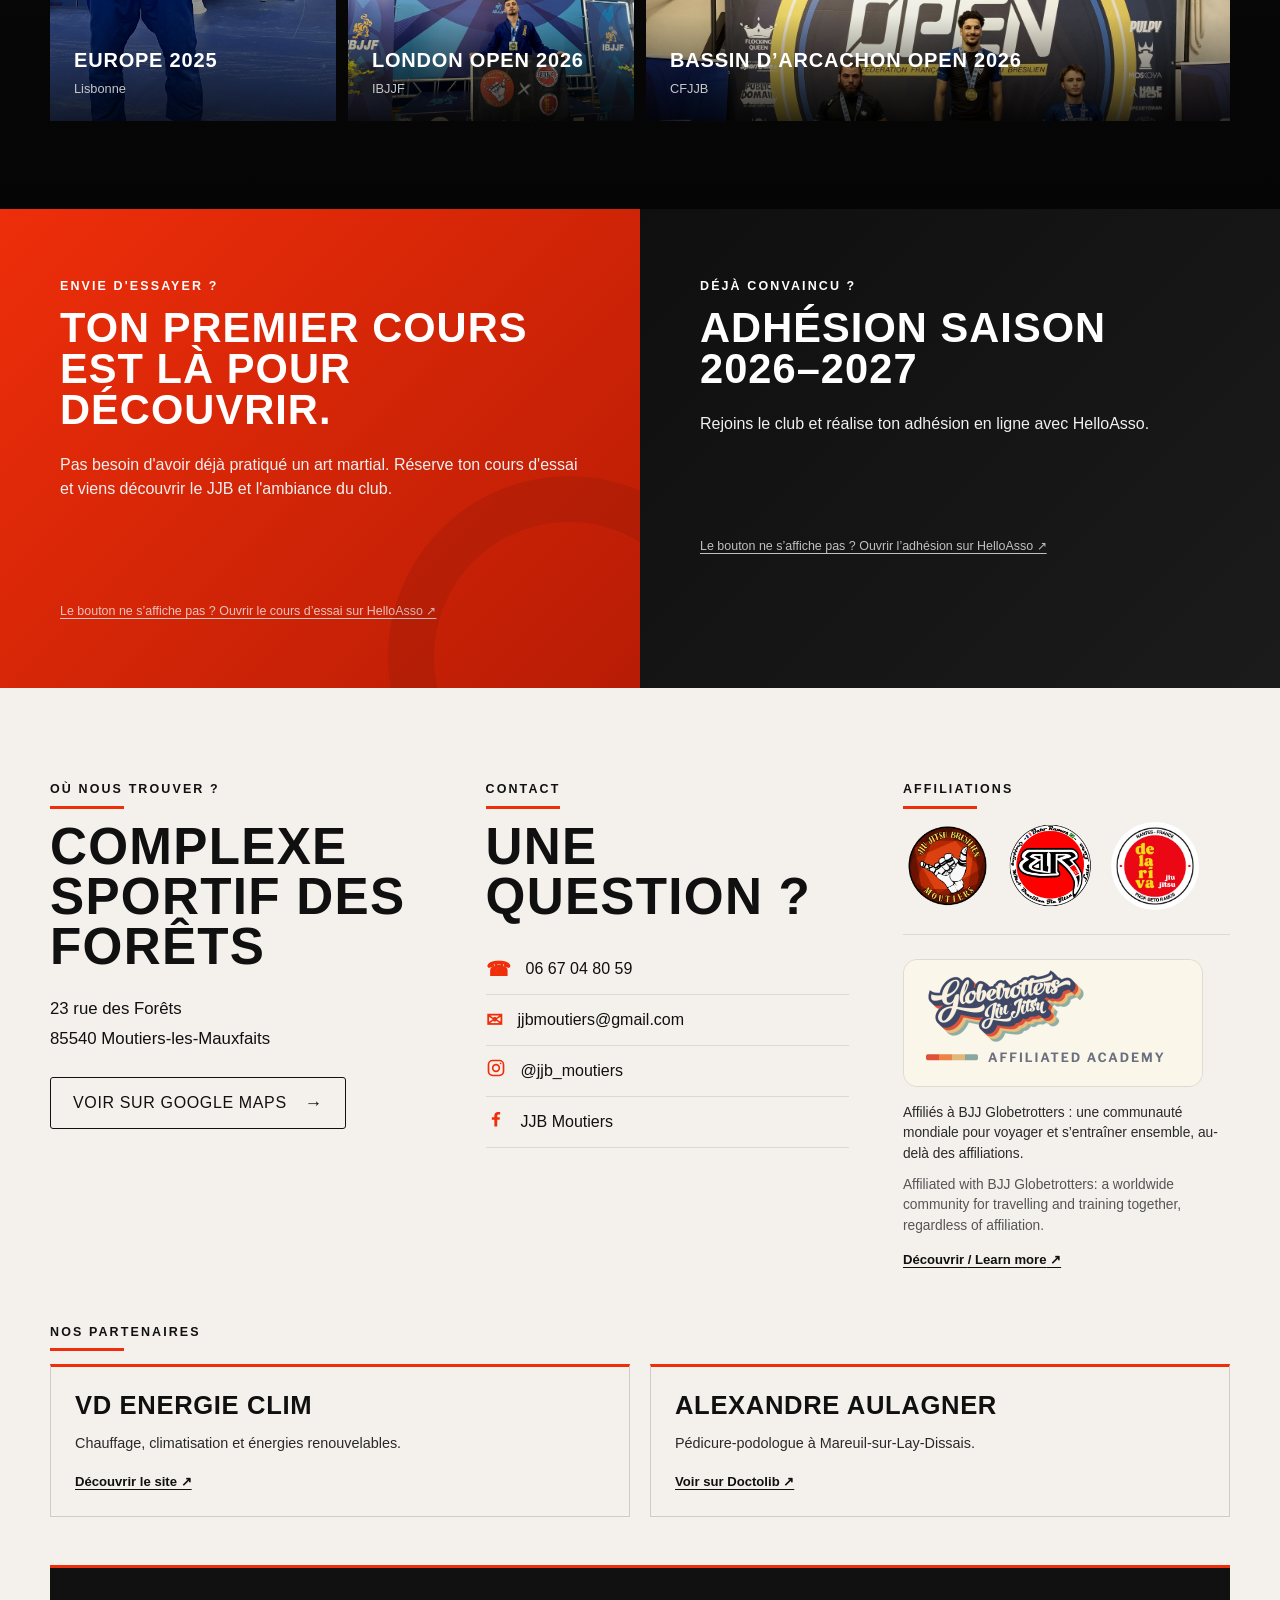
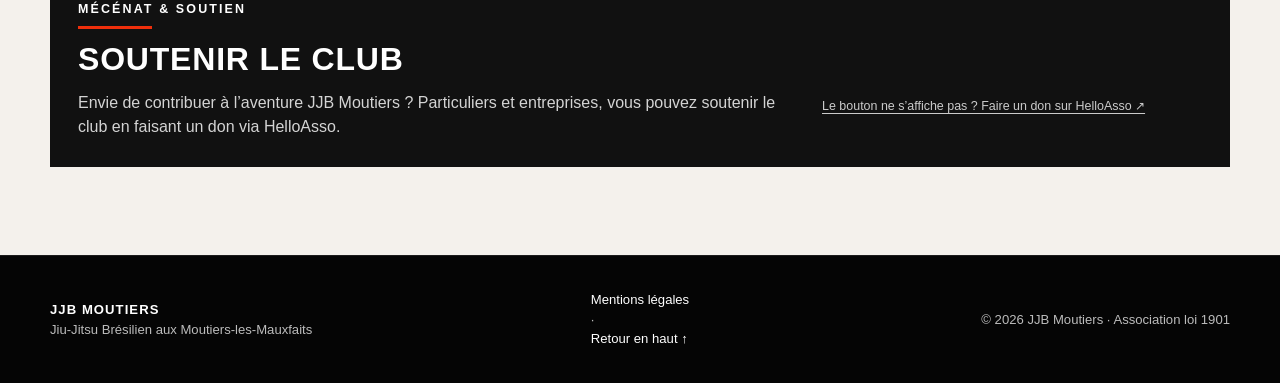
==== commit bd45fc76: "Add VD Energie Clim and Alexandre Aulagner as club partners" ====
--- a/index.html
+++ b/index.html
@@ -297,6 +297,21 @@
           </div>
         </div>
       </div>
+      <section id="partenaires" class="shell club-partners" aria-labelledby="partners-title">
+        <h2 id="partners-title" class="section-tag">NOS PARTENAIRES</h2>
+        <div class="club-partners-grid">
+          <a class="club-partner" href="https://vd-energieclim.fr/" target="_blank" rel="noopener">
+            <h3>VD Energie Clim</h3>
+            <p>Chauffage, climatisation et énergies renouvelables.</p>
+            <span>Découvrir le site ↗</span>
+          </a>
+          <a class="club-partner" href="https://www.doctolib.fr/pedicure-podologue/mareuil-sur-lay-dissais/alexandre-aulagner" target="_blank" rel="noopener">
+            <h3>Alexandre Aulagner</h3>
+            <p>Pédicure-podologue à Mareuil-sur-Lay-Dissais.</p>
+            <span>Voir sur Doctolib ↗</span>
+          </a>
+        </div>
+      </section>
       <section id="soutien" class="shell support-card" aria-labelledby="support-title">
         <div class="support-copy">
           <p class="section-tag">MÉCÉNAT & SOUTIEN</p>
--- a/styles.css
+++ b/styles.css
@@ -172,6 +172,17 @@
 .globetrotters-link{font-size:.82rem;font-weight:700;text-decoration:underline;text-underline-offset:3px}
 .globetrotters-link:hover{color:var(--accent)}
 
+/* Partenaires du club */
+.club-partners{margin-top:48px}
+.club-partners-grid{display:grid;grid-template-columns:repeat(2,minmax(0,1fr));gap:20px}
+.club-partner{display:flex;flex-direction:column;align-items:flex-start;padding:24px;border:1px solid rgba(0,0,0,.15);border-top:3px solid var(--accent)}
+.club-partner h3{font-family:Impact,Haettenschweiler,'Arial Narrow Bold',sans-serif;font-size:1.6rem;text-transform:uppercase;letter-spacing:.025em;line-height:1.15;margin-bottom:12px}
+.club-partner p{color:#292929;font-size:.9rem;margin-bottom:18px}
+.club-partner>span{margin-top:auto;font-size:.82rem;font-weight:700;text-decoration:underline;text-underline-offset:3px}
+.club-partner:hover,.club-partner:focus-visible{background:#fff}
+.club-partner:hover>span,.club-partner:focus-visible>span{color:var(--accent)}
+@media (max-width:680px){.club-partners{margin-top:42px}.club-partners-grid{grid-template-columns:minmax(0,1fr)}}
+
 /* Carte de soutien : reprend les couleurs et les widgets du site. */
 .support-card{display:grid;grid-template-columns:minmax(0,1fr) minmax(0,380px);align-items:center;gap:40px;margin-top:48px;padding:28px;background:var(--ink-2);color:var(--white);border-top:3px solid var(--accent)}
 .support-card .section-tag{color:var(--white)}
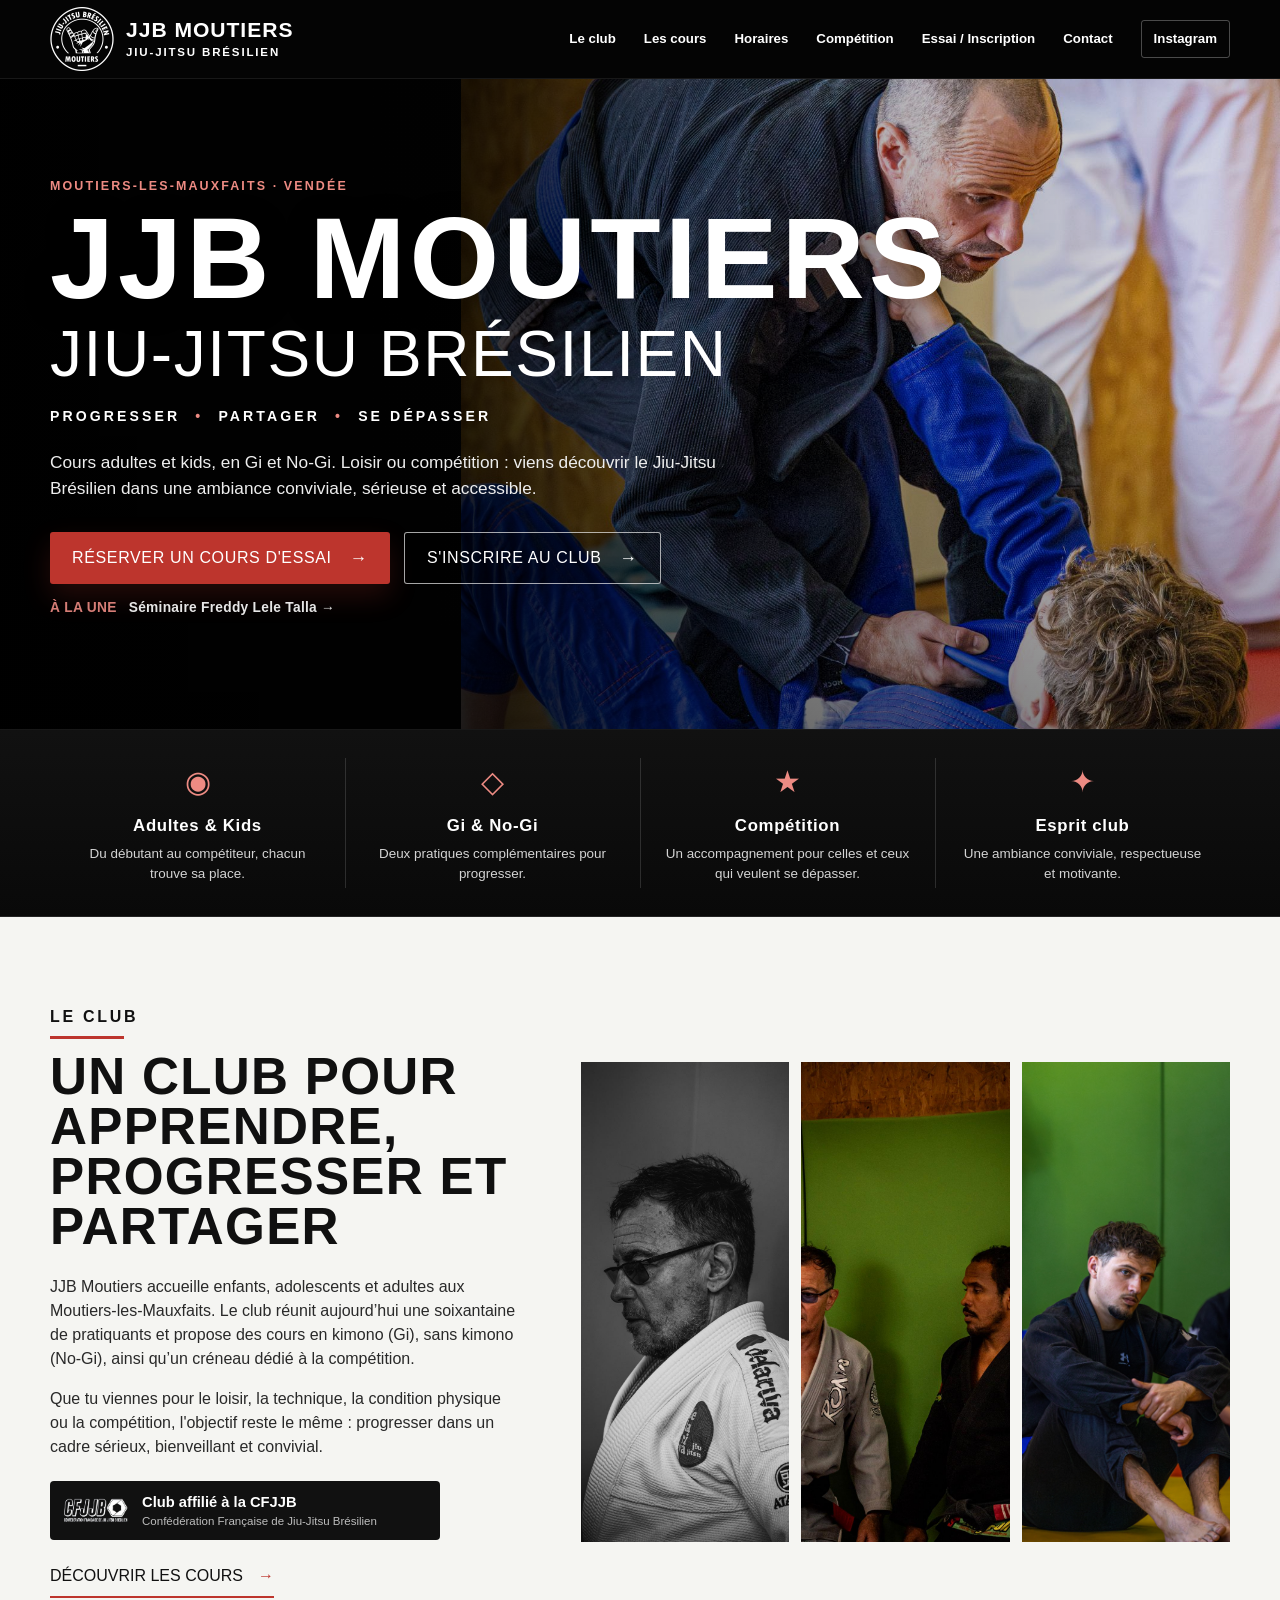
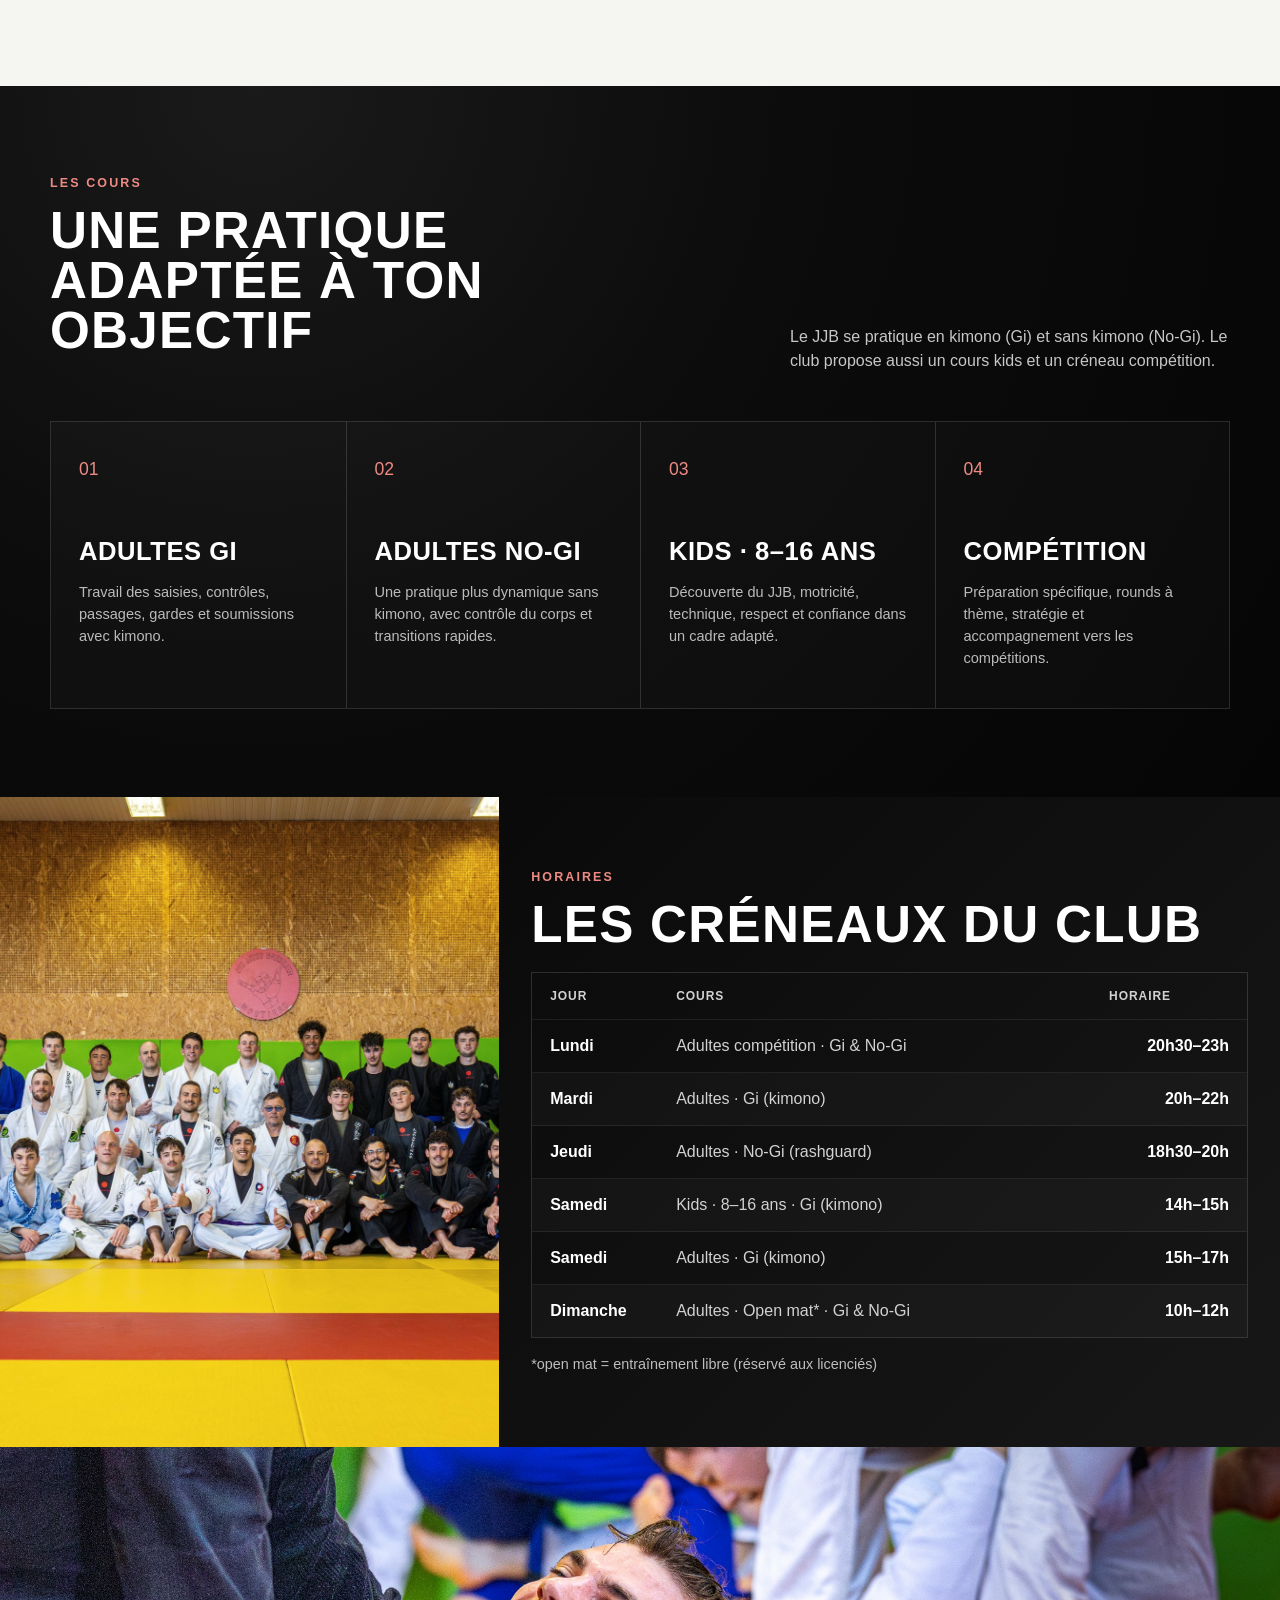
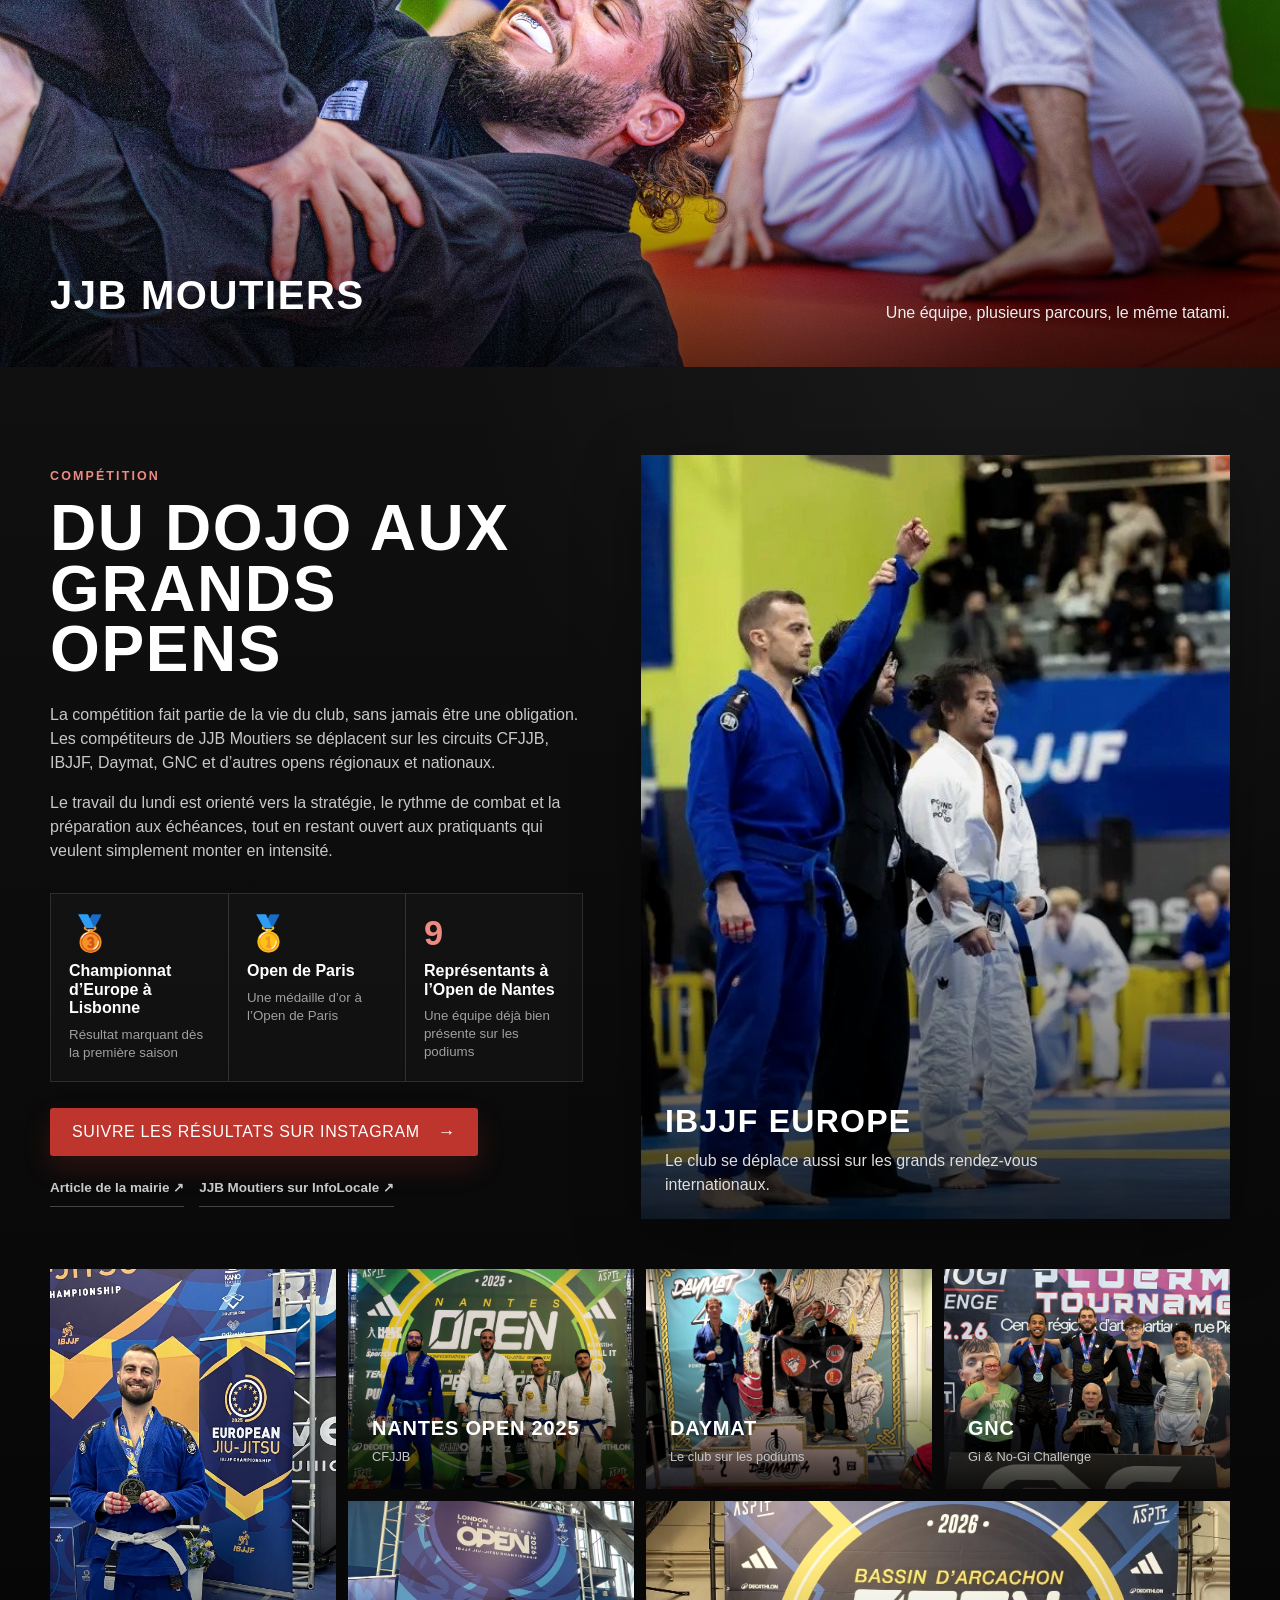
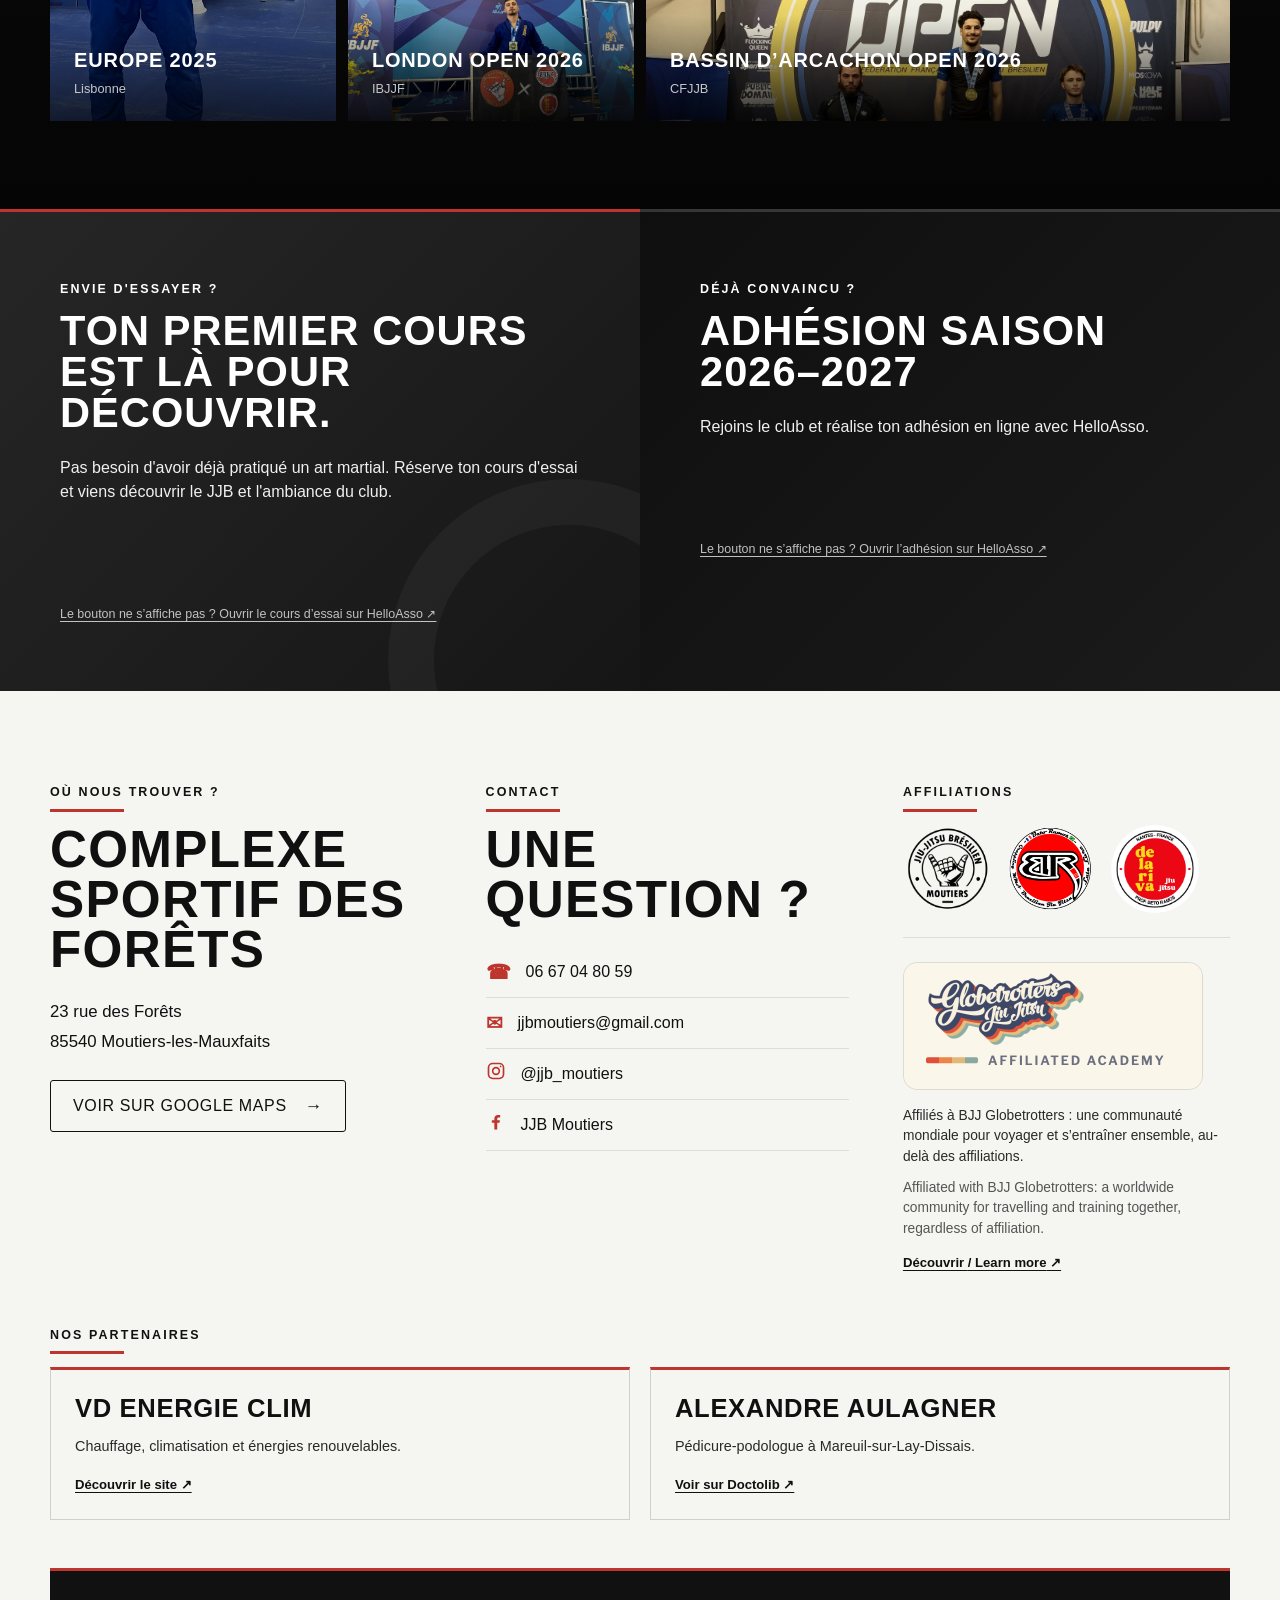
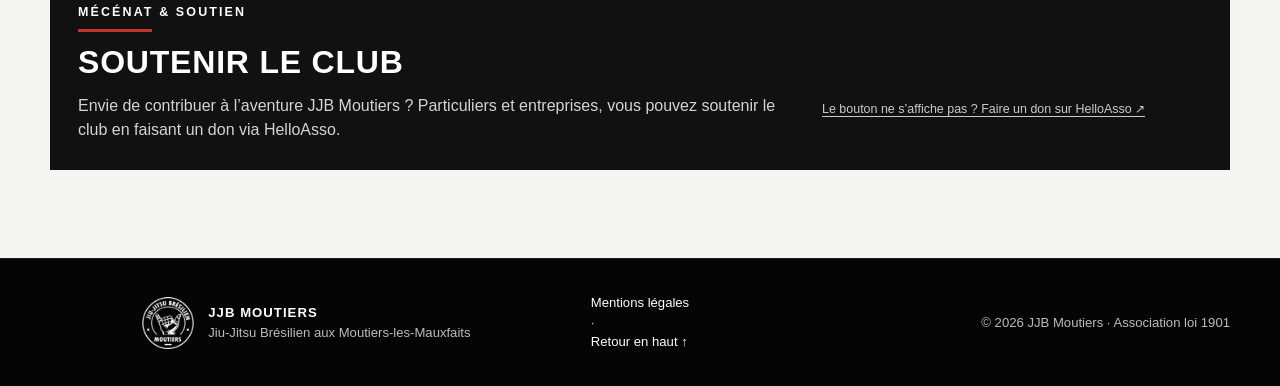
==== commit c0ddf7fa: "Refresh club logos and refine monochrome brand palette" ====
--- a/index.html
+++ b/index.html
@@ -13,8 +13,8 @@
   <meta property="og:description" content="Cours adultes & kids • Gi • No-Gi • Compétition aux Moutiers-les-Mauxfaits.">
   <meta property="og:type" content="website">
 <meta property="og:image" content="https://www.jjbmoutiers.fr/assets/groupe.jpg">
-  <link rel="icon" href="assets/logo-jjb-moutiers.png">
-  <link rel="apple-touch-icon" href="assets/logo-jjb-moutiers.png">
+  <link rel="icon" type="image/png" sizes="64x64" href="assets/favicon.png">
+  <link rel="apple-touch-icon" sizes="180x180" href="assets/apple-touch-icon.png">
   <link rel="manifest" href="manifest.webmanifest">
   <link rel="stylesheet" href="styles.css">
   <script defer src="app.js"></script>
@@ -46,7 +46,7 @@
   <header class="site-header" id="top">
     <div class="shell nav-wrap">
       <a class="brand" href="#top" aria-label="JJB Moutiers - accueil">
-        <img src="assets/logo-jjb-moutiers.png" alt="Logo JJB Moutiers" width="68" height="66">
+        <img src="assets/logo-jjb-moutiers-white.png" alt="Logo JJB Moutiers" width="64" height="64">
         <span><strong>JJB MOUTIERS</strong><small>JIU-JITSU BRÉSILIEN</small></span>
       </a>
       <button class="menu-toggle" type="button" aria-controls="main-nav" aria-expanded="false" aria-label="Ouvrir le menu">
@@ -346,9 +346,12 @@
 
 <footer class="site-footer">
   <div class="shell footer-grid">
-    <div>
-      <strong>JJB MOUTIERS</strong>
-      <span>Jiu-Jitsu Brésilien aux Moutiers-les-Mauxfaits</span>
+    <div class="footer-brand">
+      <img src="assets/logo-jjb-moutiers-white.png" alt="" width="52" height="52" loading="lazy">
+      <div>
+        <strong>JJB MOUTIERS</strong>
+        <span>Jiu-Jitsu Brésilien aux Moutiers-les-Mauxfaits</span>
+      </div>
     </div>
 
     <div>
--- a/styles.css
+++ b/styles.css
@@ -2,12 +2,13 @@
   --ink:#080808;
   --ink-2:#111111;
   --panel:#171717;
-  --paper:#f4f1ec;
+  --paper:#f5f5f2;
   --white:#fff;
   --muted:#bdbdbd;
   --line:rgba(255,255,255,.14);
-  --accent:#ef2f0b;
-  --accent-2:#b91f08;
+  --accent:#bd352d;
+  --accent-2:#a12b24;
+  --accent-light:#ed8b83;
   --shadow:0 20px 60px rgba(0,0,0,.35);
   --shell:min(1180px, calc(100% - 40px));
 }
@@ -23,25 +24,25 @@
 .site-header{position:sticky;top:0;z-index:100;background:rgba(5,5,5,.92);backdrop-filter:blur(14px);border-bottom:1px solid rgba(255,255,255,.08)}
 .nav-wrap{min-height:78px;display:flex;align-items:center;justify-content:space-between;gap:32px}
 .brand{display:flex;align-items:center;gap:12px;min-width:max-content}
-.brand img{width:58px;height:58px;object-fit:contain}
+.brand img{width:64px;height:64px;object-fit:contain;flex-shrink:0}
 .brand span{display:flex;flex-direction:column;line-height:1}
 .brand strong{font-family:Impact,Haettenschweiler,'Arial Narrow Bold',sans-serif;font-size:1.32rem;letter-spacing:.045em}
 .brand small{margin-top:7px;font-size:.72rem;letter-spacing:.16em;font-weight:800}
 .main-nav{display:flex;align-items:center;gap:28px;font-size:.83rem;font-weight:800}
-.main-nav a{transition:.2s;color ease,.2s transform ease}.main-nav a:hover{color:var(--accent);transform:translateY(-1px)}
+.main-nav a{transition:.2s;color ease,.2s transform ease}.main-nav a:hover{color:var(--accent-light);transform:translateY(-1px)}
 .nav-instagram{border:1px solid rgba(255,255,255,.28);padding:8px 12px;border-radius:3px}
 .menu-toggle{display:none;background:none;border:0;color:#fff;padding:8px;cursor:pointer}.menu-toggle span{display:block;width:28px;height:2px;background:#fff;margin:5px 0}
 .hero{position:relative;min-height:650px;display:flex;align-items:center;overflow:hidden}
 .hero-photo{position:absolute;top:0;right:0;bottom:0;left:auto;width:64%;height:100%;object-fit:cover;object-position:center 61%;filter:saturate(.9) contrast(1.04)}
 .hero-overlay{position:absolute;inset:0;background:linear-gradient(90deg,rgba(0,0,0,.96) 0%,rgba(0,0,0,.86) 34%,rgba(0,0,0,.34) 63%,rgba(0,0,0,.08) 100%),linear-gradient(0deg,rgba(0,0,0,.35),transparent 55%)}
 .hero-content{position:relative;padding:72px 0 84px;z-index:2}
-.eyebrow,.section-tag{margin:0 0 13px;color:var(--accent);font-size:.78rem;font-weight:900;letter-spacing:.17em}
+.eyebrow,.section-tag{margin:0 0 13px;color:var(--accent-light);font-size:.78rem;font-weight:900;letter-spacing:.17em}
 h1,h2,h3,p{margin-top:0}
 .hero h1{font-family:Impact,Haettenschweiler,'Arial Narrow Bold',sans-serif;font-size:clamp(4rem,9vw,7.8rem);line-height:.86;letter-spacing:.035em;margin-bottom:14px;text-shadow:0 6px 30px rgba(0,0,0,.45)}
-.hero-kicker{font-family:Impact,Haettenschweiler,'Arial Narrow Bold',sans-serif;color:var(--accent);font-size:clamp(2rem,5vw,4.2rem);letter-spacing:.025em;line-height:1;margin-bottom:20px}
-.hero-mantra{font-weight:900;letter-spacing:.22em;font-size:.88rem}.hero-mantra span{color:var(--accent);padding:0 8px}
+.hero-kicker{font-family:Impact,Haettenschweiler,'Arial Narrow Bold',sans-serif;color:var(--white);font-size:clamp(2rem,5vw,4.2rem);letter-spacing:.025em;line-height:1;margin-bottom:20px}
+.hero-mantra{font-weight:900;letter-spacing:.22em;font-size:.88rem}.hero-mantra span{color:var(--accent-light);padding:0 8px}
 .hero-copy{max-width:680px;font-size:1.08rem;color:#eee;margin:23px 0 30px}
-.hero-actions{display:flex;gap:14px;flex-wrap:wrap}.btn{display:inline-flex;align-items:center;justify-content:center;gap:18px;min-height:52px;padding:0 22px;border-radius:3px;font-family:Impact,Haettenschweiler,'Arial Narrow Bold',sans-serif;letter-spacing:.04em;text-transform:uppercase;transition:.2s ease;cursor:pointer}.btn span{font-family:Arial,Helvetica,sans-serif;font-size:1.1rem}.btn:hover{transform:translateY(-2px)}.btn-primary{background:var(--accent);color:#fff;box-shadow:0 12px 28px rgba(239,47,11,.24)}.btn-primary:hover{background:#ff3a12}.btn-ghost{border:1px solid rgba(255,255,255,.65);background:rgba(0,0,0,.25)}.btn-ghost:hover{background:#fff;color:#000}
+.hero-actions{display:flex;gap:14px;flex-wrap:wrap}.btn{display:inline-flex;align-items:center;justify-content:center;gap:18px;min-height:52px;padding:0 22px;border-radius:3px;font-family:Impact,Haettenschweiler,'Arial Narrow Bold',sans-serif;letter-spacing:.04em;text-transform:uppercase;transition:.2s ease;cursor:pointer}.btn span{font-family:Arial,Helvetica,sans-serif;font-size:1.1rem}.btn:hover{transform:translateY(-2px)}.btn-primary{background:var(--accent);color:#fff;box-shadow:0 12px 28px rgba(189,53,45,.2)}.btn-primary:hover{background:var(--accent-2)}.btn-ghost{border:1px solid rgba(255,255,255,.65);background:rgba(0,0,0,.25)}.btn-ghost:hover{background:#fff;color:#000}
 .hero-news{
   display:inline-block;
   margin-top:14px;
@@ -53,7 +54,7 @@
 }
 
 .hero-news span{
-  color:var(--accent);
+  color:var(--accent-light);
   font-weight:900;
   margin-right:8px;
 }
@@ -64,7 +65,7 @@
 .pillars{background:linear-gradient(180deg,#111,#090909);border-top:1px solid rgba(255,255,255,.06);border-bottom:1px solid rgba(255,255,255,.08)}
 .pillar-grid{display:grid;grid-template-columns:repeat(4,1fr)}
 .pillar-grid article{position:relative;text-align:center;padding:30px 24px 32px}.pillar-grid article+article:before{content:"";position:absolute;left:0;top:28px;bottom:28px;width:1px;background:var(--line)}
-.pillar-icon{display:block;color:var(--accent);font-size:1.85rem;margin-bottom:9px}.pillar-grid h2{font-family:Impact,Haettenschweiler,'Arial Narrow Bold',sans-serif;font-size:1.05rem;letter-spacing:.04em;margin-bottom:5px}.pillar-grid p{margin:0;color:#d4d4d4;font-size:.84rem}
+.pillar-icon{display:block;color:var(--accent-light);font-size:1.85rem;margin-bottom:9px}.pillar-grid h2{font-family:Impact,Haettenschweiler,'Arial Narrow Bold',sans-serif;font-size:1.05rem;letter-spacing:.04em;margin-bottom:5px}.pillar-grid p{margin:0;color:#d4d4d4;font-size:.84rem}
 .section{padding:88px 0}.section-light{background:var(--paper);color:#101010}.section-dark{background:radial-gradient(circle at 20% 0%,#1a1a1a 0,#0c0c0c 42%,#050505 100%)}
 .section-copy h2,.section-heading h2,.contact-card h2,.signup-content h2,.schedule-inner h2{font-family:Impact,Haettenschweiler,'Arial Narrow Bold',sans-serif;text-transform:uppercase;letter-spacing:.025em;font-size:clamp(2.1rem,4vw,3.3rem);line-height:.98;margin-bottom:22px}.section-light .section-tag{color:#111;position:relative;display:inline-block;padding-bottom:10px}.section-light .section-tag:after{content:"";position:absolute;left:0;bottom:0;width:74px;height:3px;background:var(--accent)}
 .club-grid{display:grid;grid-template-columns:.9fr 1.25fr;gap:64px;align-items:center}.section-copy p{font-size:1rem;color:#292929}.text-link{display:inline-flex;gap:15px;align-items:center;color:#111;font-family:Impact,Haettenschweiler,'Arial Narrow Bold',sans-serif;text-transform:uppercase;border-bottom:2px solid var(--accent);padding:12px 0 8px;margin-top:8px}.text-link span{color:var(--accent)}
@@ -108,17 +109,17 @@
 }
 .photo-triptych{display:grid;grid-template-columns:repeat(3,1fr);gap:12px;height:480px}.photo-triptych figure{margin:0;overflow:hidden;background:#111}.photo-triptych img{width:100%;height:100%;object-fit:cover;transition:.35s ease}.photo-triptych figure:nth-child(1) img{filter:grayscale(100%);object-position:50% 44%}.photo-triptych figure:nth-child(2) img{filter:grayscale(0%);object-position:50% 52%}.photo-triptych figure:nth-child(3) img{filter:grayscale(0%);object-position:48% 38%}.photo-triptych figure:hover img{transform:scale(1.035);filter:grayscale(0%)}
 .section-heading{display:flex;justify-content:space-between;gap:80px;align-items:end;margin-bottom:42px}.section-heading>p{max-width:440px;color:#c7c7c7;margin-bottom:6px}
-.course-cards{display:grid;grid-template-columns:repeat(4,1fr);border:1px solid var(--line)}.course-card{padding:34px 28px 38px;min-height:260px;background:rgba(255,255,255,.02);position:relative}.course-card+.course-card{border-left:1px solid var(--line)}.course-card>span{font-family:Impact,Haettenschweiler,'Arial Narrow Bold',sans-serif;color:var(--accent);font-size:1.1rem}.course-card h3{font-family:Impact,Haettenschweiler,'Arial Narrow Bold',sans-serif;font-size:1.6rem;letter-spacing:.02em;text-transform:uppercase;margin:50px 0 12px}.course-card p{margin:0;color:#bbb;font-size:.91rem}.course-card:hover{background:linear-gradient(180deg,rgba(239,47,11,.12),rgba(255,255,255,.02))}
-.schedule-section{display:grid;grid-template-columns:.78fr 1.22fr;min-height:650px;background:#0a0a0a}.schedule-media{overflow:hidden}.schedule-media img{width:100%;height:100%;object-fit:cover;object-position:50% 48%;filter:saturate(.88)}.schedule-panel{display:flex;align-items:center;background:linear-gradient(135deg,#0a0a0a,#171717)}.schedule-inner{width:min(720px,calc(100% - 64px));margin:0 auto;padding:64px 0}.schedule-inner .section-tag{color:var(--accent)}
+.course-cards{display:grid;grid-template-columns:repeat(4,1fr);border:1px solid var(--line)}.course-card{padding:34px 28px 38px;min-height:260px;background:rgba(255,255,255,.02);position:relative}.course-card+.course-card{border-left:1px solid var(--line)}.course-card>span{font-family:Impact,Haettenschweiler,'Arial Narrow Bold',sans-serif;color:var(--accent-light);font-size:1.1rem}.course-card h3{font-family:Impact,Haettenschweiler,'Arial Narrow Bold',sans-serif;font-size:1.6rem;letter-spacing:.02em;text-transform:uppercase;margin:50px 0 12px}.course-card p{margin:0;color:#bbb;font-size:.91rem}.course-card:hover{background:linear-gradient(180deg,rgba(255,255,255,.06),rgba(255,255,255,.02))}
+.schedule-section{display:grid;grid-template-columns:.78fr 1.22fr;min-height:650px;background:#0a0a0a}.schedule-media{overflow:hidden}.schedule-media img{width:100%;height:100%;object-fit:cover;object-position:50% 48%;filter:saturate(.88)}.schedule-panel{display:flex;align-items:center;background:linear-gradient(135deg,#0a0a0a,#171717)}.schedule-inner{width:min(720px,calc(100% - 64px));margin:0 auto;padding:64px 0}.schedule-inner .section-tag{color:var(--accent-light)}
 .schedule-table{border:1px solid var(--line)}.schedule-row{display:grid;grid-template-columns:110px 1fr 120px;gap:16px;padding:14px 18px;border-bottom:1px solid rgba(255,255,255,.08);align-items:center}.schedule-row:last-child{border-bottom:0}.schedule-row:nth-child(odd):not(.schedule-head){background:rgba(255,255,255,.025)}.schedule-head{color:#9f9f9f;text-transform:uppercase;font-size:.75rem;letter-spacing:.08em;font-weight:800}.schedule-row strong{color:#fff}.schedule-row span{color:#d2d2d2}.schedule-row time{text-align:right;color:#fff;font-weight:800}
 .wide-photo{position:relative;height:520px;overflow:hidden}.wide-photo img{width:100%;height:100%;object-fit:cover;object-position:50% 50%}.wide-photo:after{content:"";position:absolute;inset:0;background:linear-gradient(0deg,rgba(0,0,0,.62),transparent 52%)}.wide-photo-caption{position:absolute;left:50%;bottom:42px;transform:translateX(-50%);z-index:2;width:var(--shell);display:flex;align-items:end;justify-content:space-between;gap:30px}.wide-photo-caption strong{font-family:Impact,Haettenschweiler,'Arial Narrow Bold',sans-serif;font-size:2.5rem;letter-spacing:.04em}.wide-photo-caption span{font-size:1rem;color:#eee}
-.signup-section{display:grid;grid-template-columns:1fr 1fr}.signup-half{padding:68px 0}.trial{background:linear-gradient(135deg,#ee2e0a 0,#b81c05 100%);position:relative;overflow:hidden}.trial:after{content:"";position:absolute;width:270px;height:270px;border:46px solid rgba(0,0,0,.08);border-radius:50%;right:-110px;bottom:-150px}.membership{background:linear-gradient(135deg,#0f0f0f,#1b1b1b)}.signup-content{width:min(520px,calc(100% - 56px));margin:0 auto}.signup-content .section-tag{color:#fff}.signup-content h2{font-size:2.6rem}.signup-content p{max-width:530px;color:#f0f0f0}.helloasso-widget{margin-top:24px;max-width:440px;min-height:70px}.helloasso-widget iframe{display:block;width:100%;height:70px;border:0;background:transparent}
+.signup-section{display:grid;grid-template-columns:1fr 1fr}.signup-half{padding:68px 0}.trial{background:linear-gradient(135deg,#262626 0,#161616 100%);border-top:3px solid var(--accent);position:relative;overflow:hidden}.trial:after{content:"";position:absolute;width:270px;height:270px;border:46px solid rgba(255,255,255,.04);border-radius:50%;right:-110px;bottom:-150px}.membership{background:linear-gradient(135deg,#0f0f0f,#1b1b1b);border-top:3px solid rgba(255,255,255,.14)}.signup-content{width:min(520px,calc(100% - 56px));margin:0 auto}.signup-content .section-tag{color:#fff}.signup-content h2{font-size:2.6rem}.signup-content p{max-width:530px;color:#f0f0f0}.helloasso-widget{margin-top:24px;max-width:440px;min-height:70px}.helloasso-widget iframe{display:block;width:100%;height:70px;border:0;background:transparent}
 
 /* Competition */
-.competition-section{background:radial-gradient(circle at 80% 0%,rgba(239,47,11,.13),transparent 32%),linear-gradient(180deg,#101010 0%,#050505 100%);overflow:hidden}
+.competition-section{background:radial-gradient(circle at 80% 0%,rgba(255,255,255,.04),transparent 32%),linear-gradient(180deg,#101010 0%,#050505 100%);overflow:hidden}
 .competition-intro{display:grid;grid-template-columns:.95fr 1.05fr;gap:58px;align-items:stretch}
-.competition-copy{padding:12px 0}.competition-copy h2{font-family:Impact,Haettenschweiler,'Arial Narrow Bold',sans-serif;text-transform:uppercase;letter-spacing:.025em;font-size:clamp(2.5rem,5vw,4rem);line-height:.94;margin-bottom:24px}.competition-copy>p{color:#c8c8c8;max-width:640px}.competition-copy .section-tag{color:var(--accent)}
-.competition-facts{display:grid;grid-template-columns:repeat(3,1fr);border:1px solid var(--line);margin:30px 0 26px}.competition-facts article{padding:22px 18px 20px;min-height:160px;background:rgba(255,255,255,.025)}.competition-facts article+article{border-left:1px solid var(--line)}.competition-facts strong{display:block;font-family:Impact,Haettenschweiler,'Arial Narrow Bold',sans-serif;color:var(--accent);font-size:2.15rem;line-height:1;margin-bottom:12px}.competition-facts span{display:block;font-weight:900;color:#fff;line-height:1.15}.competition-facts small{display:block;color:#9f9f9f;margin-top:8px;line-height:1.35}
+.competition-copy{padding:12px 0}.competition-copy h2{font-family:Impact,Haettenschweiler,'Arial Narrow Bold',sans-serif;text-transform:uppercase;letter-spacing:.025em;font-size:clamp(2.5rem,5vw,4rem);line-height:.94;margin-bottom:24px}.competition-copy>p{color:#c8c8c8;max-width:640px}.competition-copy .section-tag{color:var(--accent-light)}
+.competition-facts{display:grid;grid-template-columns:repeat(3,1fr);border:1px solid var(--line);margin:30px 0 26px}.competition-facts article{padding:22px 18px 20px;min-height:160px;background:rgba(255,255,255,.025)}.competition-facts article+article{border-left:1px solid var(--line)}.competition-facts strong{display:block;font-family:Impact,Haettenschweiler,'Arial Narrow Bold',sans-serif;color:var(--accent-light);font-size:2.15rem;line-height:1;margin-bottom:12px}.competition-facts span{display:block;font-weight:900;color:#fff;line-height:1.15}.competition-facts small{display:block;color:#9f9f9f;margin-top:8px;line-height:1.35}
 .competition-actions{display:flex;align-items:center;gap:15px;flex-wrap:wrap}.competition-actions .btn{min-height:48px}.competition-source{color:#c9c9c9;font-size:.84rem;font-weight:800;border-bottom:1px solid rgba(255,255,255,.24);padding:7px 0}.competition-source:hover{color:#fff;border-color:var(--accent)}
 .competition-feature{position:relative;margin:0;min-height:540px;overflow:hidden;background:#151515;box-shadow:var(--shadow)}.competition-feature img{width:100%;height:100%;object-fit:cover;object-position:50% 48%;filter:saturate(.8) contrast(1.06)}.competition-feature:after,.competition-card:after{content:"";position:absolute;inset:0;background:linear-gradient(0deg,rgba(0,0,0,.82) 0%,rgba(0,0,0,.08) 48%,transparent 72%);pointer-events:none}.competition-feature figcaption,.competition-card figcaption{position:absolute;left:24px;right:24px;bottom:22px;z-index:2}.competition-feature figcaption strong,.competition-card figcaption strong{display:block;font-family:Impact,Haettenschweiler,'Arial Narrow Bold',sans-serif;text-transform:uppercase;letter-spacing:.04em;color:#fff}.competition-feature figcaption strong{font-size:2rem}.competition-feature figcaption span,.competition-card figcaption span{display:block;color:#ddd;margin-top:4px}.competition-feature figcaption span{max-width:480px}
 .competition-gallery{display:grid;grid-template-columns:repeat(4,1fr);grid-auto-rows:220px;gap:12px;margin-top:50px}.competition-card{position:relative;margin:0;overflow:hidden;background:#161616}.competition-card img{width:100%;height:100%;object-fit:cover;transition:.35s ease;filter:saturate(.9) contrast(1.04)}.competition-card:hover img{transform:scale(1.035)}.competition-card-tall{grid-row:span 2}.competition-card-wide{grid-column:span 2}.competition-card figcaption strong{font-size:1.25rem}.competition-card figcaption span{font-size:.8rem;color:#c6c6c6}.competition-card:nth-child(2) img{object-position:50% 44%}.competition-card:nth-child(3) img{object-position:50% 42%}.competition-card:nth-child(4) img{object-position:50% 38%}.competition-card:nth-child(5) img{object-position:50% 40%}.competition-card:nth-child(6) img{object-position:50% 36%}
@@ -142,7 +143,7 @@
   :root{--shell:min(100% - 28px,1180px)}
   body{padding-bottom:calc(68px + env(safe-area-inset-bottom,0px))}
   #club,#cours,#horaires,#competition,#essai,#adhesion,#contact{scroll-margin-top:78px}
-  .brand img{width:50px;height:50px}.brand strong{font-size:1.05rem}.brand small{font-size:.62rem}.nav-wrap{min-height:70px}.menu-toggle{min-width:46px;min-height:46px}.main-nav{position:fixed;top:70px;bottom:0;left:0;right:0;overflow:auto;padding:14px 20px calc(96px + env(safe-area-inset-bottom,0px));background:rgba(7,7,7,.985);box-shadow:0 18px 50px rgba(0,0,0,.55)}.main-nav a{display:flex;align-items:center;min-height:52px;font-size:1rem}.nav-instagram{margin-top:8px;color:var(--accent)}
+  .brand img{width:52px;height:52px}.brand strong{font-size:1.05rem}.brand small{font-size:.62rem}.nav-wrap{min-height:70px}.menu-toggle{min-width:46px;min-height:46px}.main-nav{position:fixed;top:70px;bottom:0;left:0;right:0;overflow:auto;padding:14px 20px calc(96px + env(safe-area-inset-bottom,0px));background:rgba(7,7,7,.985);box-shadow:0 18px 50px rgba(0,0,0,.55)}.main-nav a{display:flex;align-items:center;min-height:52px;font-size:1rem}.nav-instagram{margin-top:8px;color:var(--accent-light)}
   .hero{min-height:700px;align-items:end}.hero-photo{left:0;right:0;width:100%;object-position:53% 58%}.hero-overlay{background:linear-gradient(0deg,rgba(0,0,0,.98) 0%,rgba(0,0,0,.9) 43%,rgba(0,0,0,.3) 78%,rgba(0,0,0,.2) 100%)}.hero-content{padding:225px 0 54px}.hero h1{font-size:clamp(3.5rem,19vw,5.6rem)}.hero-kicker{font-size:clamp(2.1rem,10vw,3.1rem)}.hero-mantra{font-size:.72rem;letter-spacing:.12em}.hero-copy{font-size:.98rem}.hero-actions{flex-direction:column}.btn{width:100%}
   .pillar-grid{grid-template-columns:1fr 1fr}.pillar-grid article{padding:26px 15px}.pillar-grid article:nth-child(2n):before{display:block}.pillar-grid article:nth-child(3):before{display:none}
   .section{padding:64px 0}.section-copy h2,.section-heading h2,.contact-card h2,.signup-content h2,.schedule-inner h2{font-size:2.25rem}.photo-triptych{height:auto;grid-template-columns:1fr 1fr}.photo-triptych figure{height:330px}.photo-triptych figure:nth-child(3){grid-column:1/-1;height:390px}
@@ -158,10 +159,13 @@
   .mobile-cta-trial{background:var(--accent);color:#fff}.mobile-cta-join{background:#fff;color:#090909}.mobile-cta-icon{font-family:Arial,Helvetica,sans-serif;font-size:1.05rem;font-weight:900}
 }
 @media (max-width:390px){
-  .brand small{display:none}.brand strong{font-size:1rem}.hero-content{padding-top:205px}.hero-mantra{font-size:.66rem}.pillar-grid{grid-template-columns:1fr}.pillar-grid article{border-bottom:1px solid var(--line)}.pillar-grid article:before{display:none!important}.pillar-grid article:last-child{border-bottom:0}.photo-triptych{grid-template-columns:1fr}.photo-triptych figure,.photo-triptych figure:nth-child(3){grid-column:auto;height:300px}.schedule-row{grid-template-columns:1fr}.schedule-row time{grid-column:1;grid-row:auto;text-align:left;color:var(--accent);margin-top:2px}.competition-gallery{grid-auto-rows:250px}.mobile-cta{font-size:.86rem}
+  .brand small{display:none}.brand strong{font-size:1rem}.hero-content{padding-top:205px}.hero-mantra{font-size:.66rem}.pillar-grid{grid-template-columns:1fr}.pillar-grid article{border-bottom:1px solid var(--line)}.pillar-grid article:before{display:none!important}.pillar-grid article:last-child{border-bottom:0}.photo-triptych{grid-template-columns:1fr}.photo-triptych figure,.photo-triptych figure:nth-child(3){grid-column:auto;height:300px}.schedule-row{grid-template-columns:1fr}.schedule-row time{grid-column:1;grid-row:auto;text-align:left;color:var(--accent-light);margin-top:2px}.competition-gallery{grid-auto-rows:250px}.mobile-cta{font-size:.86rem}
 }
 
 .schedule-note{margin:16px 0 0;color:var(--muted);font-size:.9rem}
+.footer-grid>.footer-brand{flex-direction:row;align-items:center;gap:14px;justify-content:center}
+.footer-brand img{width:52px;height:52px;flex-shrink:0;object-fit:contain}
+.footer-brand>div{display:flex;flex-direction:column}
 
 /* Affiliation BJJ Globetrotters : badge dans ses proportions d’origine. */
 .globetrotters-affiliation{max-width:380px;margin-top:24px;padding-top:24px;border-top:1px solid rgba(0,0,0,.1)}
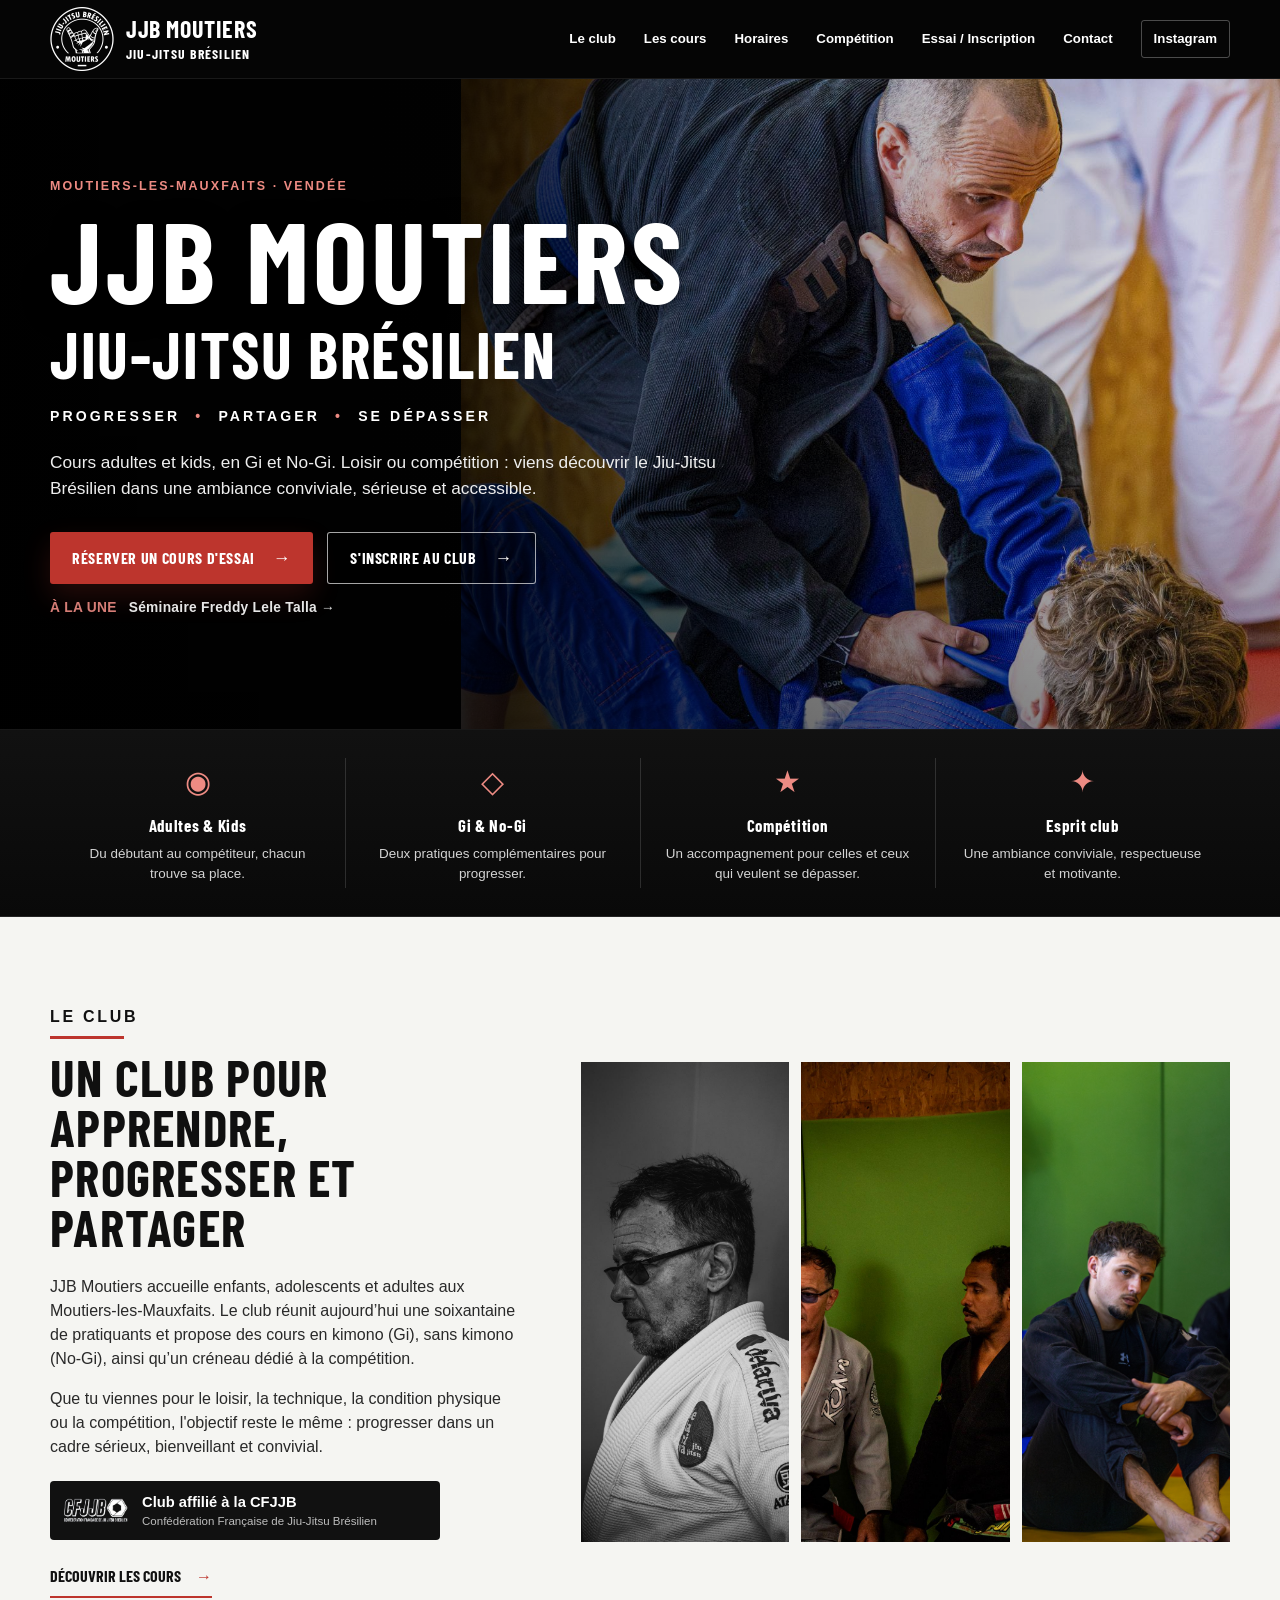
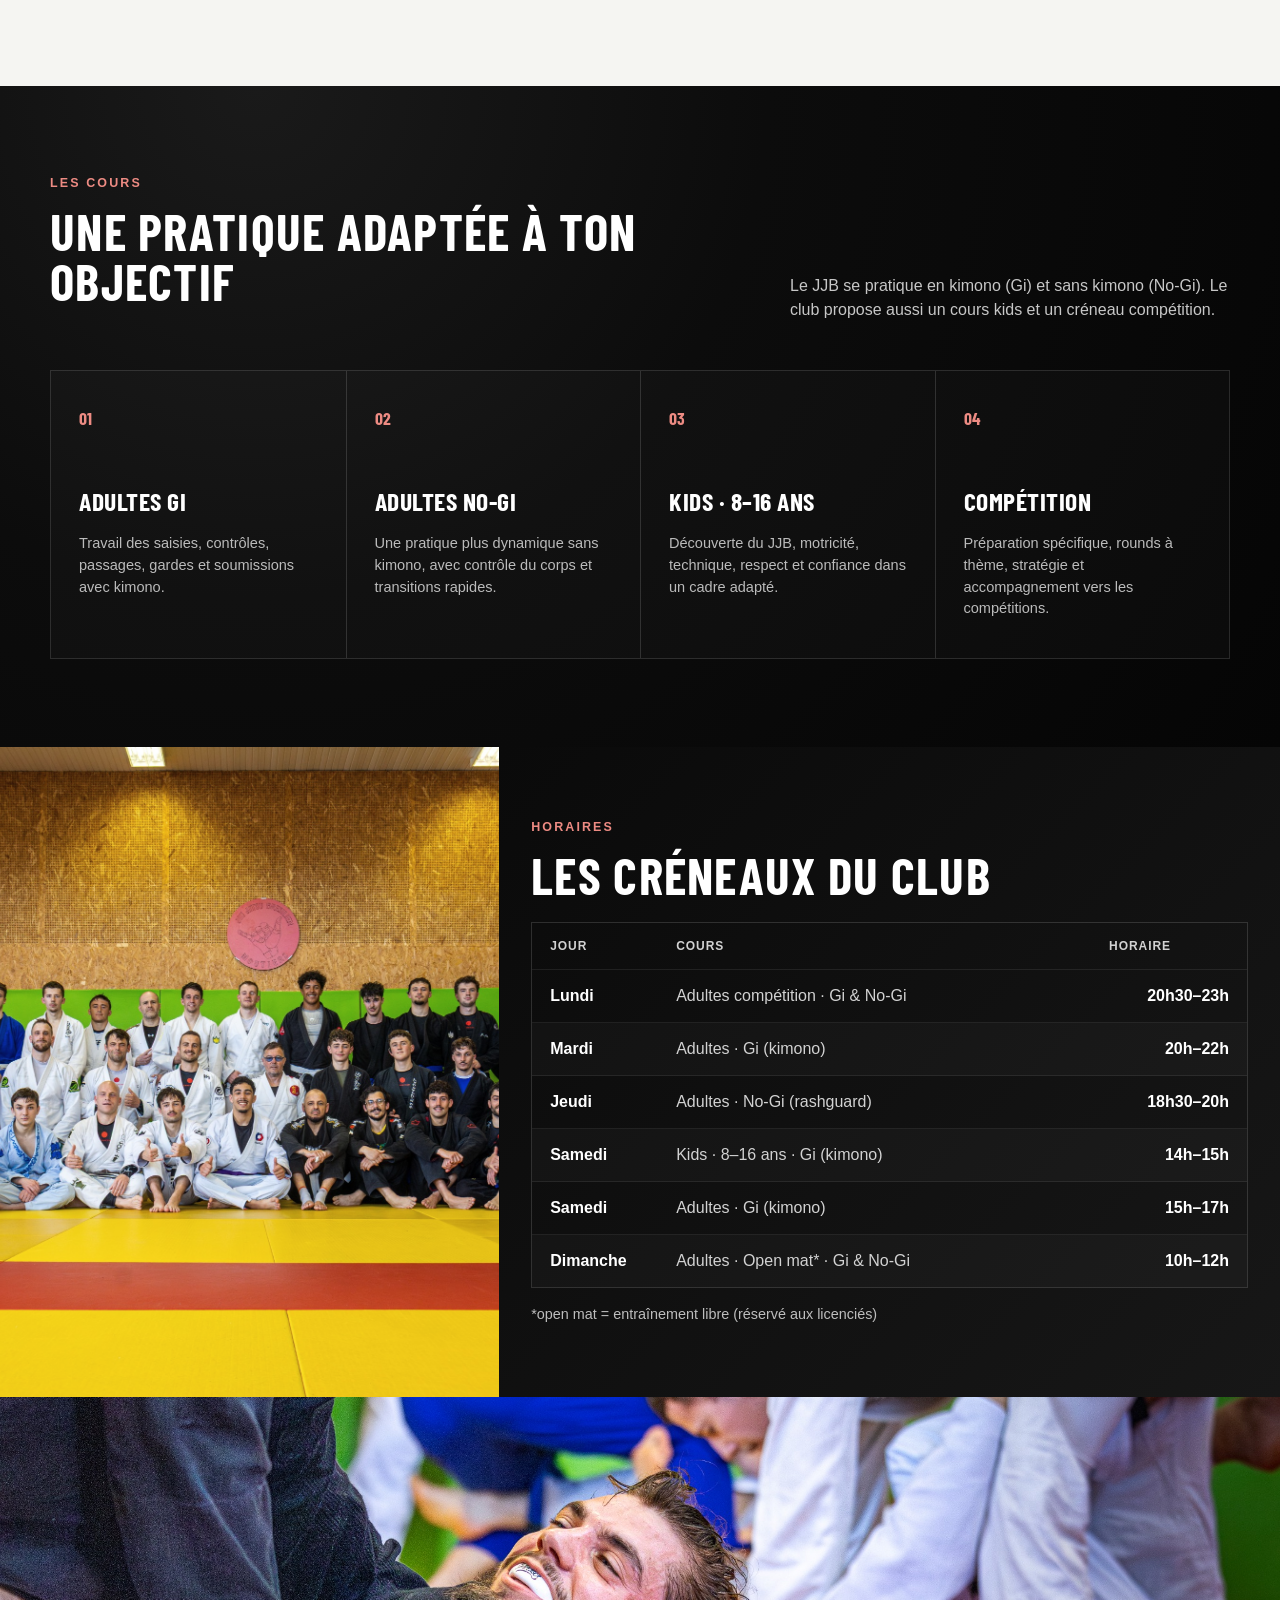
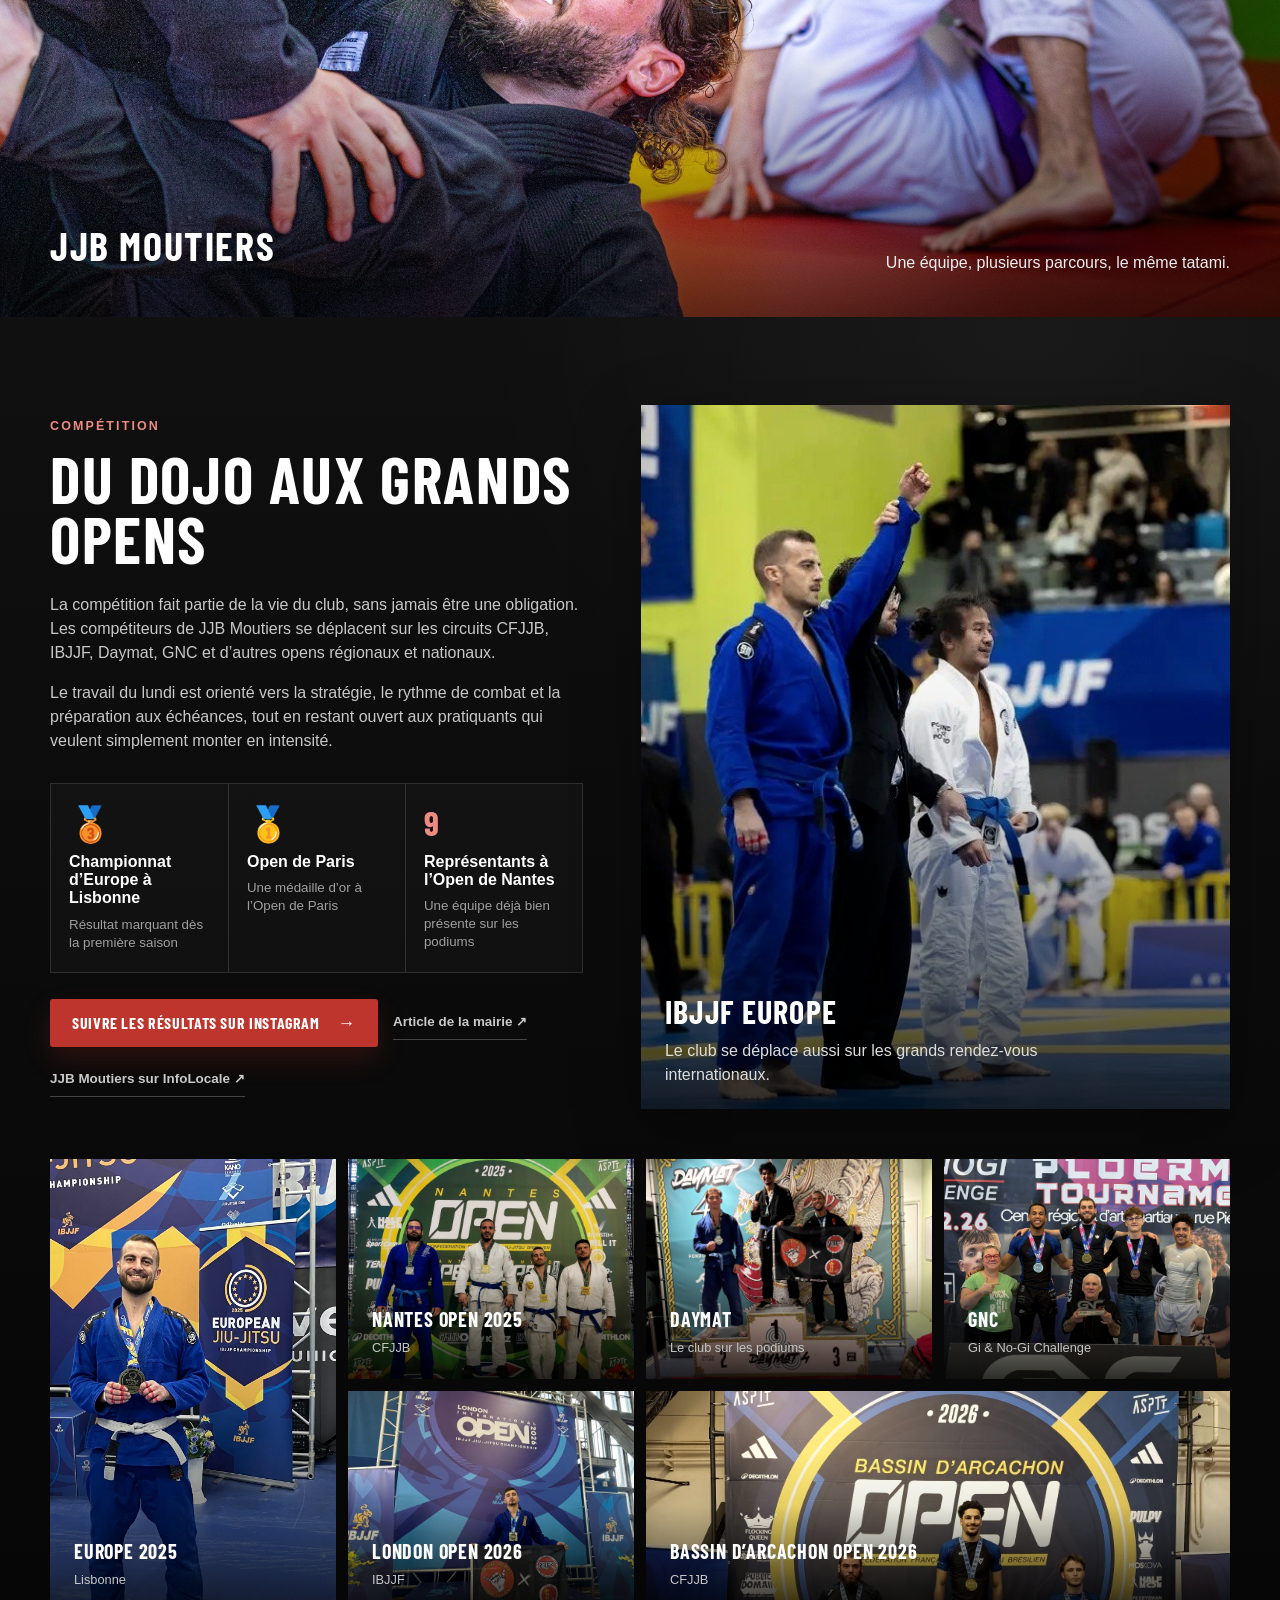
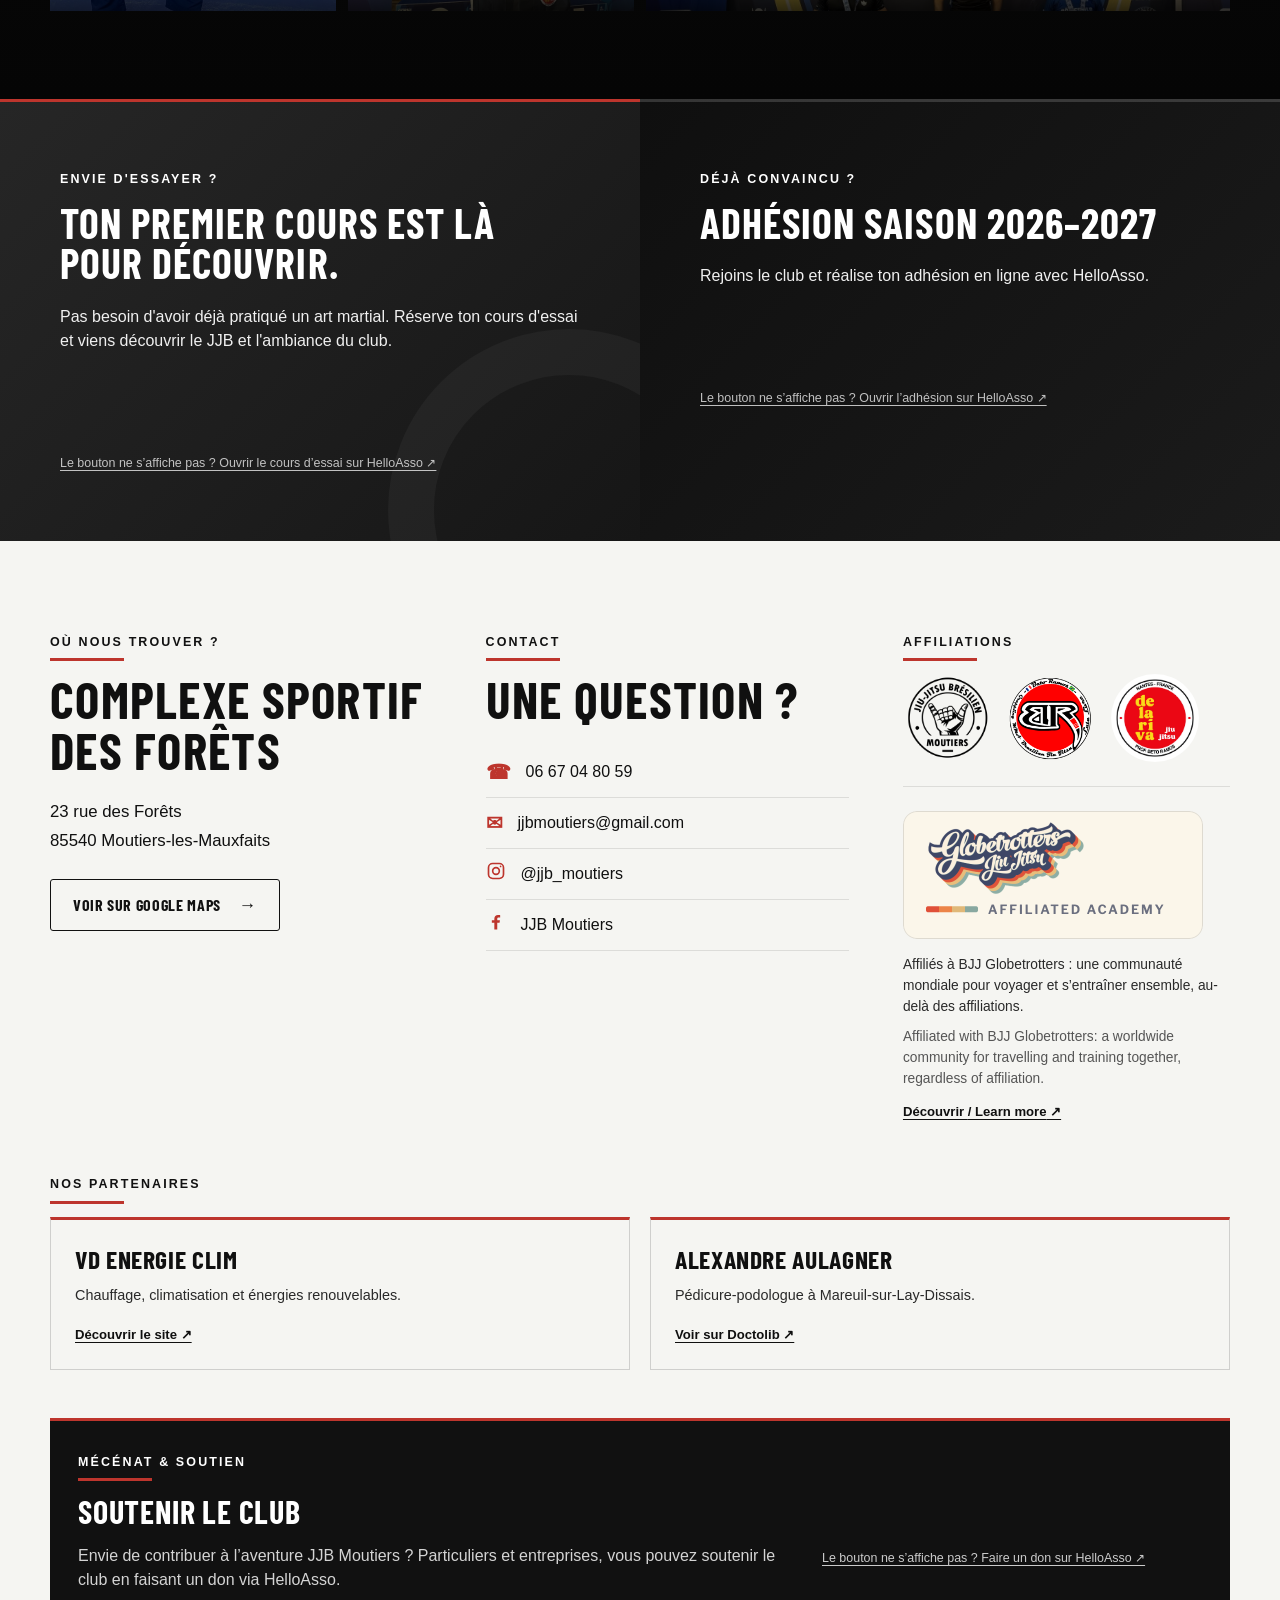
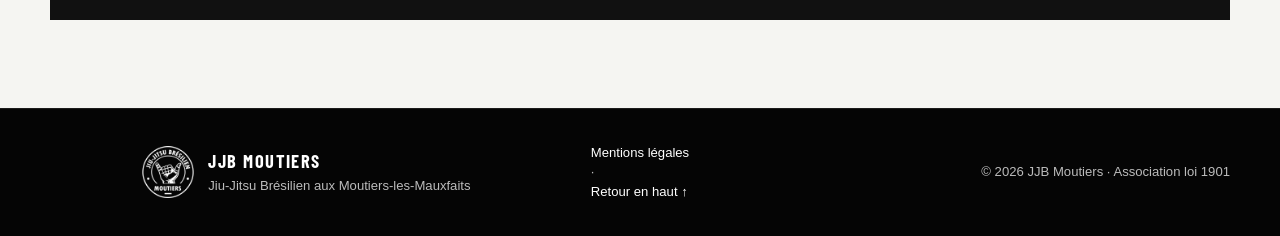
==== commit f3472c4e: "Unify headings with crisp locally hosted Barlow Condensed typography" ====
--- a/index.html
+++ b/index.html
@@ -16,6 +16,7 @@
   <link rel="icon" type="image/png" sizes="64x64" href="assets/favicon.png">
   <link rel="apple-touch-icon" sizes="180x180" href="assets/apple-touch-icon.png">
   <link rel="manifest" href="manifest.webmanifest">
+  <link rel="preload" href="assets/fonts/BarlowCondensed-Bold.ttf" as="font" type="font/ttf" crossorigin>
   <link rel="stylesheet" href="styles.css">
   <script defer src="app.js"></script>
   <script type="application/ld+json">
--- a/styles.css
+++ b/styles.css
@@ -1,4 +1,6 @@
+@font-face{font-family:"Barlow Condensed";src:url("assets/fonts/BarlowCondensed-Bold.ttf") format("truetype");font-weight:700;font-style:normal;font-display:swap}
 :root{
+  --font-display:"Barlow Condensed","Arial Narrow",Arial,sans-serif;
   --ink:#080808;
   --ink-2:#111111;
   --panel:#171717;
@@ -21,13 +23,13 @@
 .skip-link{position:absolute;left:-9999px;top:8px;background:#fff;color:#000;padding:10px;z-index:999}
 .skip-link:focus{left:8px}
 .shell{width:var(--shell);margin:0 auto}
-.site-header{position:sticky;top:0;z-index:100;background:rgba(5,5,5,.92);backdrop-filter:blur(14px);border-bottom:1px solid rgba(255,255,255,.08)}
+.site-header{position:sticky;top:0;z-index:100;background:#050505;border-bottom:1px solid rgba(255,255,255,.08)}
 .nav-wrap{min-height:78px;display:flex;align-items:center;justify-content:space-between;gap:32px}
 .brand{display:flex;align-items:center;gap:12px;min-width:max-content}
 .brand img{width:64px;height:64px;object-fit:contain;flex-shrink:0}
 .brand span{display:flex;flex-direction:column;line-height:1}
-.brand strong{font-family:Impact,Haettenschweiler,'Arial Narrow Bold',sans-serif;font-size:1.32rem;letter-spacing:.045em}
-.brand small{margin-top:7px;font-size:.72rem;letter-spacing:.16em;font-weight:800}
+.brand strong{font-family:var(--font-display);font-size:1.5rem;font-weight:700;letter-spacing:.025em;line-height:1.05}
+.brand small{margin-top:5px;font-family:var(--font-display);font-size:.86rem;letter-spacing:.09em;font-weight:700;line-height:1.15}
 .main-nav{display:flex;align-items:center;gap:28px;font-size:.83rem;font-weight:800}
 .main-nav a{transition:.2s;color ease,.2s transform ease}.main-nav a:hover{color:var(--accent-light);transform:translateY(-1px)}
 .nav-instagram{border:1px solid rgba(255,255,255,.28);padding:8px 12px;border-radius:3px}
@@ -38,11 +40,12 @@
 .hero-content{position:relative;padding:72px 0 84px;z-index:2}
 .eyebrow,.section-tag{margin:0 0 13px;color:var(--accent-light);font-size:.78rem;font-weight:900;letter-spacing:.17em}
 h1,h2,h3,p{margin-top:0}
-.hero h1{font-family:Impact,Haettenschweiler,'Arial Narrow Bold',sans-serif;font-size:clamp(4rem,9vw,7.8rem);line-height:.86;letter-spacing:.035em;margin-bottom:14px;text-shadow:0 6px 30px rgba(0,0,0,.45)}
-.hero-kicker{font-family:Impact,Haettenschweiler,'Arial Narrow Bold',sans-serif;color:var(--white);font-size:clamp(2rem,5vw,4.2rem);letter-spacing:.025em;line-height:1;margin-bottom:20px}
+h1,h2,h3,.brand strong,.brand small,.hero-kicker,.btn,.text-link,.course-card>span,.wide-photo-caption strong,.competition-facts strong,.competition-feature figcaption strong,.competition-card figcaption strong,.mobile-cta{font-weight:700;font-synthesis:none}
+.hero h1{font-family:var(--font-display);font-size:clamp(4rem,9vw,7.8rem);line-height:.86;letter-spacing:.035em;margin-bottom:14px;text-shadow:0 6px 30px rgba(0,0,0,.45)}
+.hero-kicker{font-family:var(--font-display);color:var(--white);font-size:clamp(2rem,5vw,4.2rem);letter-spacing:.025em;line-height:1;margin-bottom:20px}
 .hero-mantra{font-weight:900;letter-spacing:.22em;font-size:.88rem}.hero-mantra span{color:var(--accent-light);padding:0 8px}
 .hero-copy{max-width:680px;font-size:1.08rem;color:#eee;margin:23px 0 30px}
-.hero-actions{display:flex;gap:14px;flex-wrap:wrap}.btn{display:inline-flex;align-items:center;justify-content:center;gap:18px;min-height:52px;padding:0 22px;border-radius:3px;font-family:Impact,Haettenschweiler,'Arial Narrow Bold',sans-serif;letter-spacing:.04em;text-transform:uppercase;transition:.2s ease;cursor:pointer}.btn span{font-family:Arial,Helvetica,sans-serif;font-size:1.1rem}.btn:hover{transform:translateY(-2px)}.btn-primary{background:var(--accent);color:#fff;box-shadow:0 12px 28px rgba(189,53,45,.2)}.btn-primary:hover{background:var(--accent-2)}.btn-ghost{border:1px solid rgba(255,255,255,.65);background:rgba(0,0,0,.25)}.btn-ghost:hover{background:#fff;color:#000}
+.hero-actions{display:flex;gap:14px;flex-wrap:wrap}.btn{display:inline-flex;align-items:center;justify-content:center;gap:18px;min-height:52px;padding:0 22px;border-radius:3px;font-family:var(--font-display);letter-spacing:.04em;text-transform:uppercase;transition:.2s ease;cursor:pointer}.btn span{font-family:Arial,Helvetica,sans-serif;font-size:1.1rem}.btn:hover{transform:translateY(-2px)}.btn-primary{background:var(--accent);color:#fff;box-shadow:0 12px 28px rgba(189,53,45,.2)}.btn-primary:hover{background:var(--accent-2)}.btn-ghost{border:1px solid rgba(255,255,255,.65);background:rgba(0,0,0,.25)}.btn-ghost:hover{background:#fff;color:#000}
 .hero-news{
   display:inline-block;
   margin-top:14px;
@@ -65,10 +68,10 @@
 .pillars{background:linear-gradient(180deg,#111,#090909);border-top:1px solid rgba(255,255,255,.06);border-bottom:1px solid rgba(255,255,255,.08)}
 .pillar-grid{display:grid;grid-template-columns:repeat(4,1fr)}
 .pillar-grid article{position:relative;text-align:center;padding:30px 24px 32px}.pillar-grid article+article:before{content:"";position:absolute;left:0;top:28px;bottom:28px;width:1px;background:var(--line)}
-.pillar-icon{display:block;color:var(--accent-light);font-size:1.85rem;margin-bottom:9px}.pillar-grid h2{font-family:Impact,Haettenschweiler,'Arial Narrow Bold',sans-serif;font-size:1.05rem;letter-spacing:.04em;margin-bottom:5px}.pillar-grid p{margin:0;color:#d4d4d4;font-size:.84rem}
+.pillar-icon{display:block;color:var(--accent-light);font-size:1.85rem;margin-bottom:9px}.pillar-grid h2{font-family:var(--font-display);font-size:1.05rem;letter-spacing:.04em;margin-bottom:5px}.pillar-grid p{margin:0;color:#d4d4d4;font-size:.84rem}
 .section{padding:88px 0}.section-light{background:var(--paper);color:#101010}.section-dark{background:radial-gradient(circle at 20% 0%,#1a1a1a 0,#0c0c0c 42%,#050505 100%)}
-.section-copy h2,.section-heading h2,.contact-card h2,.signup-content h2,.schedule-inner h2{font-family:Impact,Haettenschweiler,'Arial Narrow Bold',sans-serif;text-transform:uppercase;letter-spacing:.025em;font-size:clamp(2.1rem,4vw,3.3rem);line-height:.98;margin-bottom:22px}.section-light .section-tag{color:#111;position:relative;display:inline-block;padding-bottom:10px}.section-light .section-tag:after{content:"";position:absolute;left:0;bottom:0;width:74px;height:3px;background:var(--accent)}
-.club-grid{display:grid;grid-template-columns:.9fr 1.25fr;gap:64px;align-items:center}.section-copy p{font-size:1rem;color:#292929}.text-link{display:inline-flex;gap:15px;align-items:center;color:#111;font-family:Impact,Haettenschweiler,'Arial Narrow Bold',sans-serif;text-transform:uppercase;border-bottom:2px solid var(--accent);padding:12px 0 8px;margin-top:8px}.text-link span{color:var(--accent)}
+.section-copy h2,.section-heading h2,.contact-card h2,.signup-content h2,.schedule-inner h2{font-family:var(--font-display);text-transform:uppercase;letter-spacing:.025em;font-size:clamp(2.1rem,4vw,3.3rem);line-height:.98;margin-bottom:22px}.section-light .section-tag{color:#111;position:relative;display:inline-block;padding-bottom:10px}.section-light .section-tag:after{content:"";position:absolute;left:0;bottom:0;width:74px;height:3px;background:var(--accent)}
+.club-grid{display:grid;grid-template-columns:.9fr 1.25fr;gap:64px;align-items:center}.section-copy p{font-size:1rem;color:#292929}.text-link{display:inline-flex;gap:15px;align-items:center;color:#111;font-family:var(--font-display);text-transform:uppercase;border-bottom:2px solid var(--accent);padding:12px 0 8px;margin-top:8px}.text-link span{color:var(--accent)}
 .cfjjb-affiliation{
   display:flex;
   align-items:center;
@@ -109,19 +112,19 @@
 }
 .photo-triptych{display:grid;grid-template-columns:repeat(3,1fr);gap:12px;height:480px}.photo-triptych figure{margin:0;overflow:hidden;background:#111}.photo-triptych img{width:100%;height:100%;object-fit:cover;transition:.35s ease}.photo-triptych figure:nth-child(1) img{filter:grayscale(100%);object-position:50% 44%}.photo-triptych figure:nth-child(2) img{filter:grayscale(0%);object-position:50% 52%}.photo-triptych figure:nth-child(3) img{filter:grayscale(0%);object-position:48% 38%}.photo-triptych figure:hover img{transform:scale(1.035);filter:grayscale(0%)}
 .section-heading{display:flex;justify-content:space-between;gap:80px;align-items:end;margin-bottom:42px}.section-heading>p{max-width:440px;color:#c7c7c7;margin-bottom:6px}
-.course-cards{display:grid;grid-template-columns:repeat(4,1fr);border:1px solid var(--line)}.course-card{padding:34px 28px 38px;min-height:260px;background:rgba(255,255,255,.02);position:relative}.course-card+.course-card{border-left:1px solid var(--line)}.course-card>span{font-family:Impact,Haettenschweiler,'Arial Narrow Bold',sans-serif;color:var(--accent-light);font-size:1.1rem}.course-card h3{font-family:Impact,Haettenschweiler,'Arial Narrow Bold',sans-serif;font-size:1.6rem;letter-spacing:.02em;text-transform:uppercase;margin:50px 0 12px}.course-card p{margin:0;color:#bbb;font-size:.91rem}.course-card:hover{background:linear-gradient(180deg,rgba(255,255,255,.06),rgba(255,255,255,.02))}
+.course-cards{display:grid;grid-template-columns:repeat(4,1fr);border:1px solid var(--line)}.course-card{padding:34px 28px 38px;min-height:260px;background:rgba(255,255,255,.02);position:relative}.course-card+.course-card{border-left:1px solid var(--line)}.course-card>span{font-family:var(--font-display);color:var(--accent-light);font-size:1.1rem}.course-card h3{font-family:var(--font-display);font-size:1.6rem;letter-spacing:.02em;text-transform:uppercase;margin:50px 0 12px}.course-card p{margin:0;color:#bbb;font-size:.91rem}.course-card:hover{background:linear-gradient(180deg,rgba(255,255,255,.06),rgba(255,255,255,.02))}
 .schedule-section{display:grid;grid-template-columns:.78fr 1.22fr;min-height:650px;background:#0a0a0a}.schedule-media{overflow:hidden}.schedule-media img{width:100%;height:100%;object-fit:cover;object-position:50% 48%;filter:saturate(.88)}.schedule-panel{display:flex;align-items:center;background:linear-gradient(135deg,#0a0a0a,#171717)}.schedule-inner{width:min(720px,calc(100% - 64px));margin:0 auto;padding:64px 0}.schedule-inner .section-tag{color:var(--accent-light)}
 .schedule-table{border:1px solid var(--line)}.schedule-row{display:grid;grid-template-columns:110px 1fr 120px;gap:16px;padding:14px 18px;border-bottom:1px solid rgba(255,255,255,.08);align-items:center}.schedule-row:last-child{border-bottom:0}.schedule-row:nth-child(odd):not(.schedule-head){background:rgba(255,255,255,.025)}.schedule-head{color:#9f9f9f;text-transform:uppercase;font-size:.75rem;letter-spacing:.08em;font-weight:800}.schedule-row strong{color:#fff}.schedule-row span{color:#d2d2d2}.schedule-row time{text-align:right;color:#fff;font-weight:800}
-.wide-photo{position:relative;height:520px;overflow:hidden}.wide-photo img{width:100%;height:100%;object-fit:cover;object-position:50% 50%}.wide-photo:after{content:"";position:absolute;inset:0;background:linear-gradient(0deg,rgba(0,0,0,.62),transparent 52%)}.wide-photo-caption{position:absolute;left:50%;bottom:42px;transform:translateX(-50%);z-index:2;width:var(--shell);display:flex;align-items:end;justify-content:space-between;gap:30px}.wide-photo-caption strong{font-family:Impact,Haettenschweiler,'Arial Narrow Bold',sans-serif;font-size:2.5rem;letter-spacing:.04em}.wide-photo-caption span{font-size:1rem;color:#eee}
+.wide-photo{position:relative;height:520px;overflow:hidden}.wide-photo img{width:100%;height:100%;object-fit:cover;object-position:50% 50%}.wide-photo:after{content:"";position:absolute;inset:0;background:linear-gradient(0deg,rgba(0,0,0,.62),transparent 52%)}.wide-photo-caption{position:absolute;left:50%;bottom:42px;transform:translateX(-50%);z-index:2;width:var(--shell);display:flex;align-items:end;justify-content:space-between;gap:30px}.wide-photo-caption strong{font-family:var(--font-display);font-size:2.5rem;letter-spacing:.04em}.wide-photo-caption span{font-size:1rem;color:#eee}
 .signup-section{display:grid;grid-template-columns:1fr 1fr}.signup-half{padding:68px 0}.trial{background:linear-gradient(135deg,#262626 0,#161616 100%);border-top:3px solid var(--accent);position:relative;overflow:hidden}.trial:after{content:"";position:absolute;width:270px;height:270px;border:46px solid rgba(255,255,255,.04);border-radius:50%;right:-110px;bottom:-150px}.membership{background:linear-gradient(135deg,#0f0f0f,#1b1b1b);border-top:3px solid rgba(255,255,255,.14)}.signup-content{width:min(520px,calc(100% - 56px));margin:0 auto}.signup-content .section-tag{color:#fff}.signup-content h2{font-size:2.6rem}.signup-content p{max-width:530px;color:#f0f0f0}.helloasso-widget{margin-top:24px;max-width:440px;min-height:70px}.helloasso-widget iframe{display:block;width:100%;height:70px;border:0;background:transparent}
 
 /* Competition */
 .competition-section{background:radial-gradient(circle at 80% 0%,rgba(255,255,255,.04),transparent 32%),linear-gradient(180deg,#101010 0%,#050505 100%);overflow:hidden}
 .competition-intro{display:grid;grid-template-columns:.95fr 1.05fr;gap:58px;align-items:stretch}
-.competition-copy{padding:12px 0}.competition-copy h2{font-family:Impact,Haettenschweiler,'Arial Narrow Bold',sans-serif;text-transform:uppercase;letter-spacing:.025em;font-size:clamp(2.5rem,5vw,4rem);line-height:.94;margin-bottom:24px}.competition-copy>p{color:#c8c8c8;max-width:640px}.competition-copy .section-tag{color:var(--accent-light)}
-.competition-facts{display:grid;grid-template-columns:repeat(3,1fr);border:1px solid var(--line);margin:30px 0 26px}.competition-facts article{padding:22px 18px 20px;min-height:160px;background:rgba(255,255,255,.025)}.competition-facts article+article{border-left:1px solid var(--line)}.competition-facts strong{display:block;font-family:Impact,Haettenschweiler,'Arial Narrow Bold',sans-serif;color:var(--accent-light);font-size:2.15rem;line-height:1;margin-bottom:12px}.competition-facts span{display:block;font-weight:900;color:#fff;line-height:1.15}.competition-facts small{display:block;color:#9f9f9f;margin-top:8px;line-height:1.35}
+.competition-copy{padding:12px 0}.competition-copy h2{font-family:var(--font-display);text-transform:uppercase;letter-spacing:.025em;font-size:clamp(2.5rem,5vw,4rem);line-height:.94;margin-bottom:24px}.competition-copy>p{color:#c8c8c8;max-width:640px}.competition-copy .section-tag{color:var(--accent-light)}
+.competition-facts{display:grid;grid-template-columns:repeat(3,1fr);border:1px solid var(--line);margin:30px 0 26px}.competition-facts article{padding:22px 18px 20px;min-height:160px;background:rgba(255,255,255,.025)}.competition-facts article+article{border-left:1px solid var(--line)}.competition-facts strong{display:block;font-family:var(--font-display);color:var(--accent-light);font-size:2.15rem;line-height:1;margin-bottom:12px}.competition-facts span{display:block;font-weight:900;color:#fff;line-height:1.15}.competition-facts small{display:block;color:#9f9f9f;margin-top:8px;line-height:1.35}
 .competition-actions{display:flex;align-items:center;gap:15px;flex-wrap:wrap}.competition-actions .btn{min-height:48px}.competition-source{color:#c9c9c9;font-size:.84rem;font-weight:800;border-bottom:1px solid rgba(255,255,255,.24);padding:7px 0}.competition-source:hover{color:#fff;border-color:var(--accent)}
-.competition-feature{position:relative;margin:0;min-height:540px;overflow:hidden;background:#151515;box-shadow:var(--shadow)}.competition-feature img{width:100%;height:100%;object-fit:cover;object-position:50% 48%;filter:saturate(.8) contrast(1.06)}.competition-feature:after,.competition-card:after{content:"";position:absolute;inset:0;background:linear-gradient(0deg,rgba(0,0,0,.82) 0%,rgba(0,0,0,.08) 48%,transparent 72%);pointer-events:none}.competition-feature figcaption,.competition-card figcaption{position:absolute;left:24px;right:24px;bottom:22px;z-index:2}.competition-feature figcaption strong,.competition-card figcaption strong{display:block;font-family:Impact,Haettenschweiler,'Arial Narrow Bold',sans-serif;text-transform:uppercase;letter-spacing:.04em;color:#fff}.competition-feature figcaption strong{font-size:2rem}.competition-feature figcaption span,.competition-card figcaption span{display:block;color:#ddd;margin-top:4px}.competition-feature figcaption span{max-width:480px}
+.competition-feature{position:relative;margin:0;min-height:540px;overflow:hidden;background:#151515;box-shadow:var(--shadow)}.competition-feature img{width:100%;height:100%;object-fit:cover;object-position:50% 48%;filter:saturate(.8) contrast(1.06)}.competition-feature:after,.competition-card:after{content:"";position:absolute;inset:0;background:linear-gradient(0deg,rgba(0,0,0,.82) 0%,rgba(0,0,0,.08) 48%,transparent 72%);pointer-events:none}.competition-feature figcaption,.competition-card figcaption{position:absolute;left:24px;right:24px;bottom:22px;z-index:2}.competition-feature figcaption strong,.competition-card figcaption strong{display:block;font-family:var(--font-display);text-transform:uppercase;letter-spacing:.04em;color:#fff}.competition-feature figcaption strong{font-size:2rem}.competition-feature figcaption span,.competition-card figcaption span{display:block;color:#ddd;margin-top:4px}.competition-feature figcaption span{max-width:480px}
 .competition-gallery{display:grid;grid-template-columns:repeat(4,1fr);grid-auto-rows:220px;gap:12px;margin-top:50px}.competition-card{position:relative;margin:0;overflow:hidden;background:#161616}.competition-card img{width:100%;height:100%;object-fit:cover;transition:.35s ease;filter:saturate(.9) contrast(1.04)}.competition-card:hover img{transform:scale(1.035)}.competition-card-tall{grid-row:span 2}.competition-card-wide{grid-column:span 2}.competition-card figcaption strong{font-size:1.25rem}.competition-card figcaption span{font-size:.8rem;color:#c6c6c6}.competition-card:nth-child(2) img{object-position:50% 44%}.competition-card:nth-child(3) img{object-position:50% 42%}.competition-card:nth-child(4) img{object-position:50% 38%}.competition-card:nth-child(5) img{object-position:50% 40%}.competition-card:nth-child(6) img{object-position:50% 36%}
 
 .contact-grid{display:grid;grid-template-columns:1.05fr 1fr .9fr;gap:54px}.contact-card,.partners-card{min-width:0}.contact-card address{font-style:normal;font-size:1.05rem;line-height:1.75;margin-bottom:24px}.btn-outline-dark{border:1px solid #111;color:#111}.btn-outline-dark:hover{background:#111;color:#fff}.contact-list{list-style:none;padding:0;margin:0}.contact-list li{display:flex;align-items:center;gap:15px;padding:10px 0;border-bottom:1px solid rgba(0,0,0,.1)}.contact-list li span{color:var(--accent);font-weight:900;font-size:1.25rem}.contact-list a:hover{color:var(--accent)}.partner-logos{display:flex;align-items:center;gap:16px;flex-wrap:wrap}.partner-logos img{width:88px;height:88px;object-fit:contain;border-radius:50%;background:#fff}.partner-logos img:first-child{background:transparent}
@@ -143,7 +146,7 @@
   :root{--shell:min(100% - 28px,1180px)}
   body{padding-bottom:calc(68px + env(safe-area-inset-bottom,0px))}
   #club,#cours,#horaires,#competition,#essai,#adhesion,#contact{scroll-margin-top:78px}
-  .brand img{width:52px;height:52px}.brand strong{font-size:1.05rem}.brand small{font-size:.62rem}.nav-wrap{min-height:70px}.menu-toggle{min-width:46px;min-height:46px}.main-nav{position:fixed;top:70px;bottom:0;left:0;right:0;overflow:auto;padding:14px 20px calc(96px + env(safe-area-inset-bottom,0px));background:rgba(7,7,7,.985);box-shadow:0 18px 50px rgba(0,0,0,.55)}.main-nav a{display:flex;align-items:center;min-height:52px;font-size:1rem}.nav-instagram{margin-top:8px;color:var(--accent-light)}
+  .brand img{width:52px;height:52px}.brand strong{font-size:1.25rem}.brand small{font-size:.74rem}.nav-wrap{min-height:70px}.menu-toggle{min-width:46px;min-height:46px}.main-nav{position:fixed;top:70px;bottom:0;left:0;right:0;overflow:auto;padding:14px 20px calc(96px + env(safe-area-inset-bottom,0px));background:rgba(7,7,7,.985);box-shadow:0 18px 50px rgba(0,0,0,.55)}.main-nav a{display:flex;align-items:center;min-height:52px;font-size:1rem}.nav-instagram{margin-top:8px;color:var(--accent-light)}
   .hero{min-height:700px;align-items:end}.hero-photo{left:0;right:0;width:100%;object-position:53% 58%}.hero-overlay{background:linear-gradient(0deg,rgba(0,0,0,.98) 0%,rgba(0,0,0,.9) 43%,rgba(0,0,0,.3) 78%,rgba(0,0,0,.2) 100%)}.hero-content{padding:225px 0 54px}.hero h1{font-size:clamp(3.5rem,19vw,5.6rem)}.hero-kicker{font-size:clamp(2.1rem,10vw,3.1rem)}.hero-mantra{font-size:.72rem;letter-spacing:.12em}.hero-copy{font-size:.98rem}.hero-actions{flex-direction:column}.btn{width:100%}
   .pillar-grid{grid-template-columns:1fr 1fr}.pillar-grid article{padding:26px 15px}.pillar-grid article:nth-child(2n):before{display:block}.pillar-grid article:nth-child(3):before{display:none}
   .section{padding:64px 0}.section-copy h2,.section-heading h2,.contact-card h2,.signup-content h2,.schedule-inner h2{font-size:2.25rem}.photo-triptych{height:auto;grid-template-columns:1fr 1fr}.photo-triptych figure{height:330px}.photo-triptych figure:nth-child(3){grid-column:1/-1;height:390px}
@@ -155,17 +158,18 @@
   .contact-grid{grid-template-columns:1fr;gap:42px}.partners-card{grid-column:auto}.partner-logos img{width:74px;height:74px}
   .footer-grid{grid-template-columns:1fr;gap:13px;text-align:center}.footer-grid>div{align-items:center}.footer-grid p{text-align:center}.site-footer{padding-bottom:42px}
   .mobile-cta-bar{position:fixed;display:grid;grid-template-columns:1.25fr .85fr;left:0;right:0;bottom:0;z-index:150;background:rgba(5,5,5,.96);backdrop-filter:blur(14px);border-top:1px solid rgba(255,255,255,.13);padding:8px 10px calc(8px + env(safe-area-inset-bottom,0px));gap:8px;box-shadow:0 -12px 30px rgba(0,0,0,.34)}
-  .mobile-cta{min-height:48px;border-radius:4px;display:flex;align-items:center;justify-content:center;gap:8px;font-family:Impact,Haettenschweiler,'Arial Narrow Bold',sans-serif;text-transform:uppercase;letter-spacing:.035em;font-size:.94rem}
+  .mobile-cta{min-height:48px;border-radius:4px;display:flex;align-items:center;justify-content:center;gap:8px;font-family:var(--font-display);text-transform:uppercase;letter-spacing:.035em;font-size:.94rem}
   .mobile-cta-trial{background:var(--accent);color:#fff}.mobile-cta-join{background:#fff;color:#090909}.mobile-cta-icon{font-family:Arial,Helvetica,sans-serif;font-size:1.05rem;font-weight:900}
 }
 @media (max-width:390px){
-  .brand small{display:none}.brand strong{font-size:1rem}.hero-content{padding-top:205px}.hero-mantra{font-size:.66rem}.pillar-grid{grid-template-columns:1fr}.pillar-grid article{border-bottom:1px solid var(--line)}.pillar-grid article:before{display:none!important}.pillar-grid article:last-child{border-bottom:0}.photo-triptych{grid-template-columns:1fr}.photo-triptych figure,.photo-triptych figure:nth-child(3){grid-column:auto;height:300px}.schedule-row{grid-template-columns:1fr}.schedule-row time{grid-column:1;grid-row:auto;text-align:left;color:var(--accent-light);margin-top:2px}.competition-gallery{grid-auto-rows:250px}.mobile-cta{font-size:.86rem}
+  .brand strong{font-size:1.25rem}.hero-content{padding-top:205px}.hero-mantra{font-size:.66rem}.pillar-grid{grid-template-columns:1fr}.pillar-grid article{border-bottom:1px solid var(--line)}.pillar-grid article:before{display:none!important}.pillar-grid article:last-child{border-bottom:0}.photo-triptych{grid-template-columns:1fr}.photo-triptych figure,.photo-triptych figure:nth-child(3){grid-column:auto;height:300px}.schedule-row{grid-template-columns:1fr}.schedule-row time{grid-column:1;grid-row:auto;text-align:left;color:var(--accent-light);margin-top:2px}.competition-gallery{grid-auto-rows:250px}.mobile-cta{font-size:.86rem}
 }
 
 .schedule-note{margin:16px 0 0;color:var(--muted);font-size:.9rem}
 .footer-grid>.footer-brand{flex-direction:row;align-items:center;gap:14px;justify-content:center}
 .footer-brand img{width:52px;height:52px;flex-shrink:0;object-fit:contain}
 .footer-brand>div{display:flex;flex-direction:column}
+.footer-brand strong{font-family:var(--font-display);font-weight:700;font-synthesis:none;font-size:1.15rem}
 
 /* Affiliation BJJ Globetrotters : badge dans ses proportions d’origine. */
 .globetrotters-affiliation{max-width:380px;margin-top:24px;padding-top:24px;border-top:1px solid rgba(0,0,0,.1)}
@@ -180,7 +184,7 @@
 .club-partners{margin-top:48px}
 .club-partners-grid{display:grid;grid-template-columns:repeat(2,minmax(0,1fr));gap:20px}
 .club-partner{display:flex;flex-direction:column;align-items:flex-start;padding:24px;border:1px solid rgba(0,0,0,.15);border-top:3px solid var(--accent)}
-.club-partner h3{font-family:Impact,Haettenschweiler,'Arial Narrow Bold',sans-serif;font-size:1.6rem;text-transform:uppercase;letter-spacing:.025em;line-height:1.15;margin-bottom:12px}
+.club-partner h3{font-family:var(--font-display);font-size:1.6rem;text-transform:uppercase;letter-spacing:.025em;line-height:1.15;margin-bottom:12px}
 .club-partner p{color:#292929;font-size:.9rem;margin-bottom:18px}
 .club-partner>span{margin-top:auto;font-size:.82rem;font-weight:700;text-decoration:underline;text-underline-offset:3px}
 .club-partner:hover,.club-partner:focus-visible{background:#fff}
@@ -190,7 +194,7 @@
 /* Carte de soutien : reprend les couleurs et les widgets du site. */
 .support-card{display:grid;grid-template-columns:minmax(0,1fr) minmax(0,380px);align-items:center;gap:40px;margin-top:48px;padding:28px;background:var(--ink-2);color:var(--white);border-top:3px solid var(--accent)}
 .support-card .section-tag{color:var(--white)}
-.support-card h2{font-family:Impact,Haettenschweiler,'Arial Narrow Bold',sans-serif;text-transform:uppercase;letter-spacing:.025em;font-size:2rem;line-height:1.1;margin:0 0 14px}
+.support-card h2{font-family:var(--font-display);text-transform:uppercase;letter-spacing:.025em;font-size:2rem;line-height:1.1;margin:0 0 14px}
 .support-copy>p:last-child{margin:0;color:#d4d4d4}
 .support-card .helloasso-widget{margin-top:0;max-width:none;min-width:0}
 @media (max-width:680px){
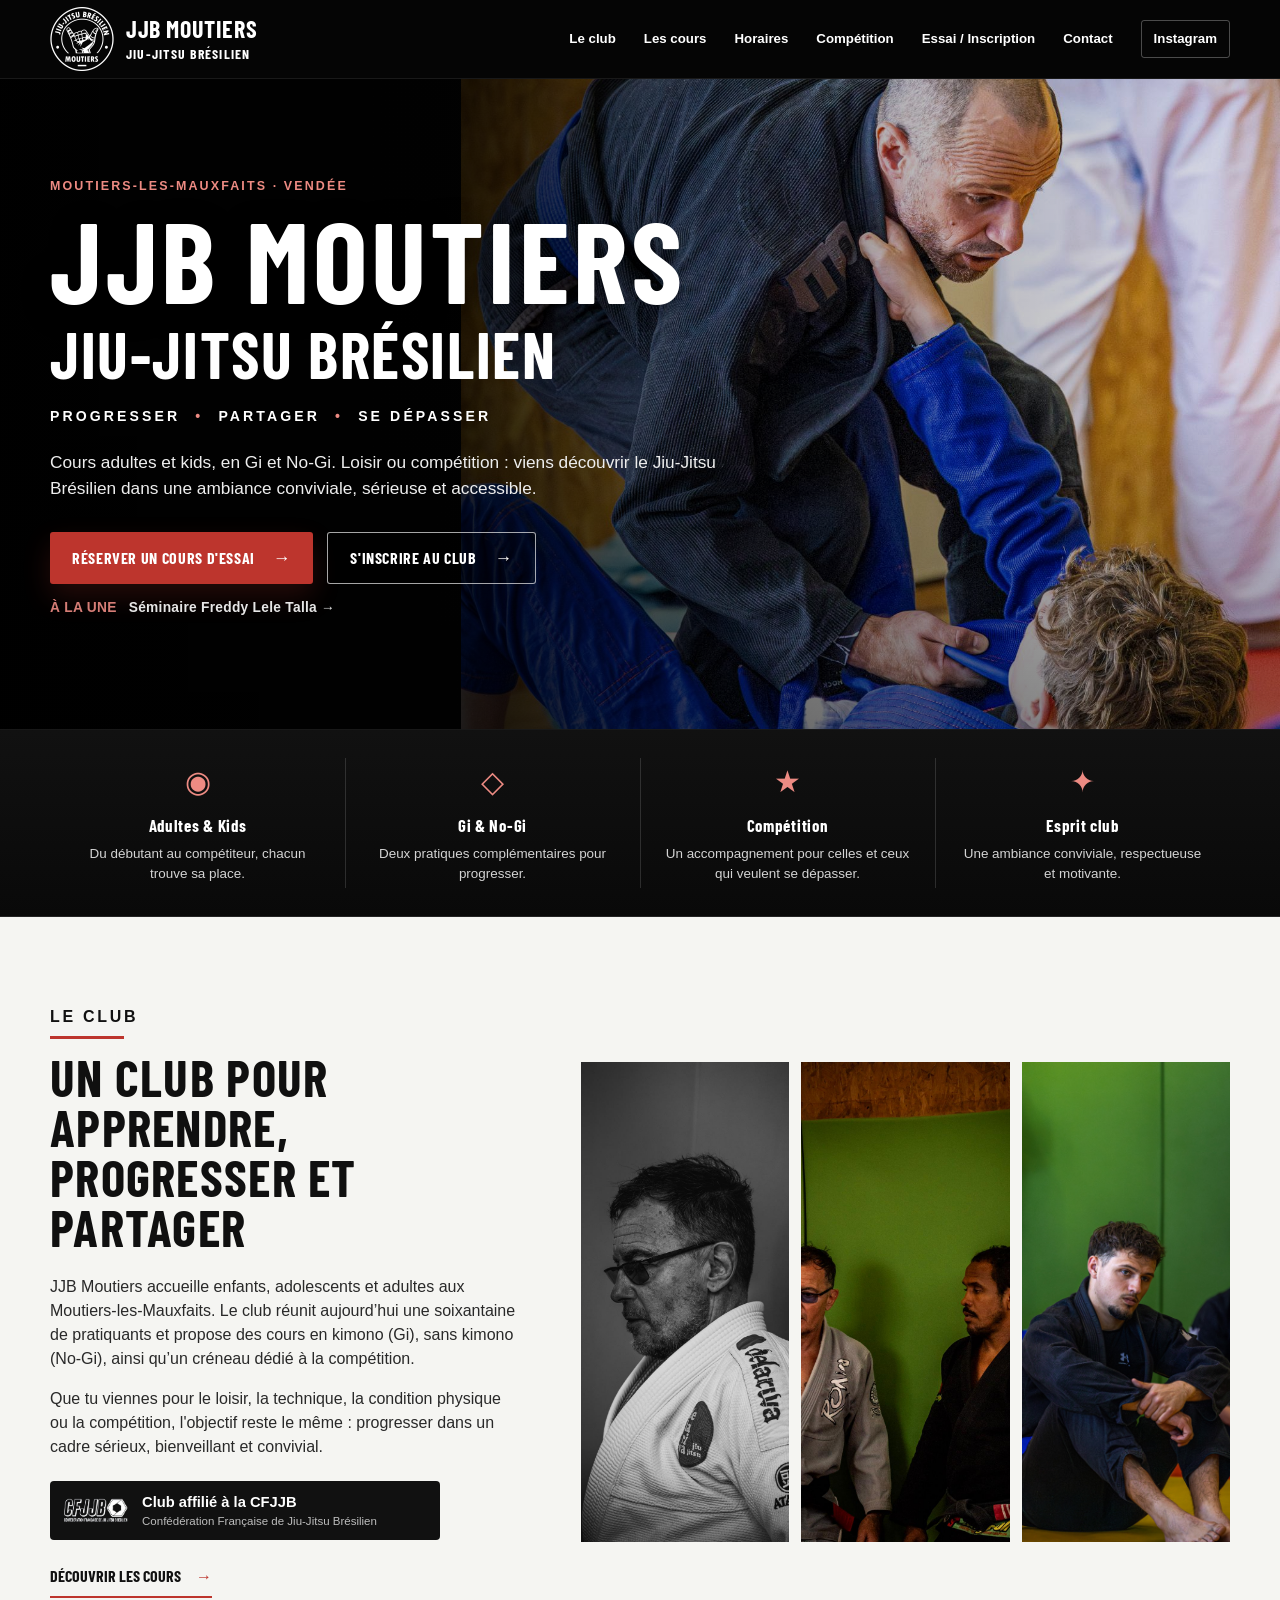
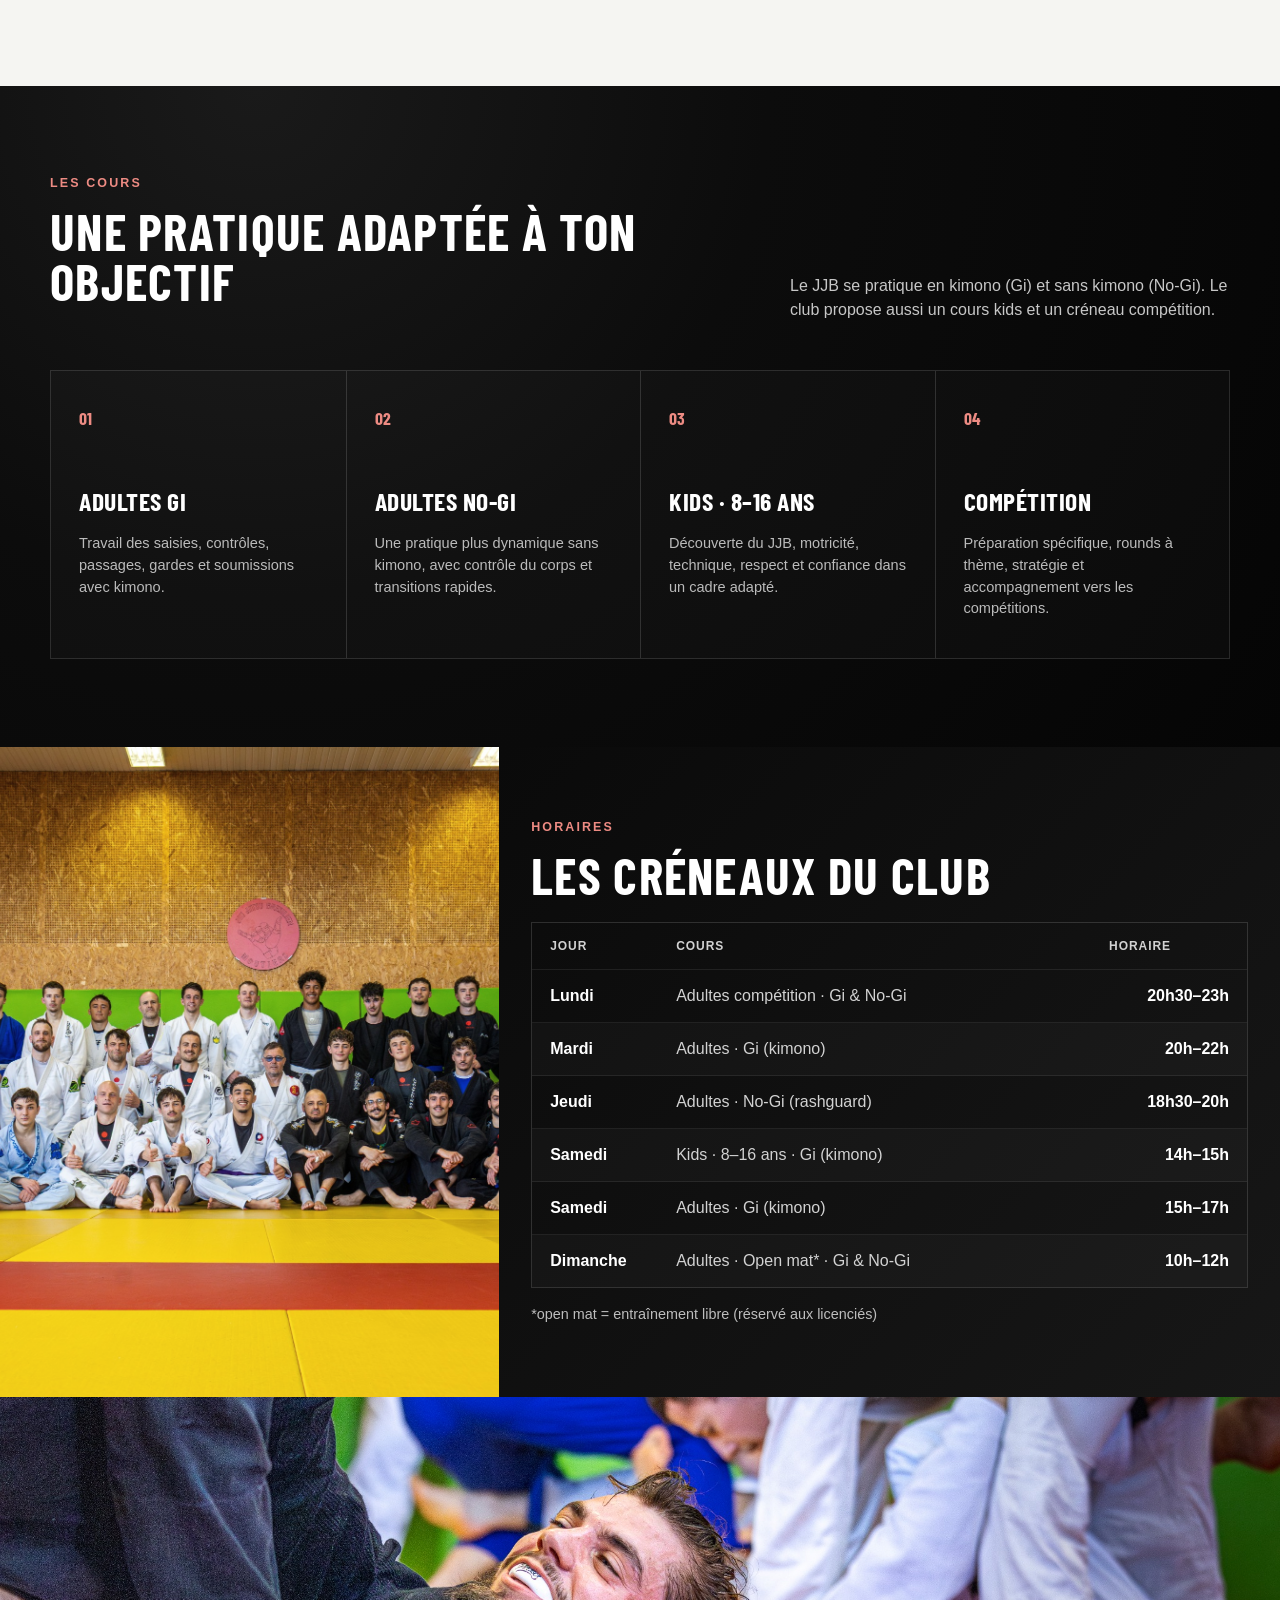
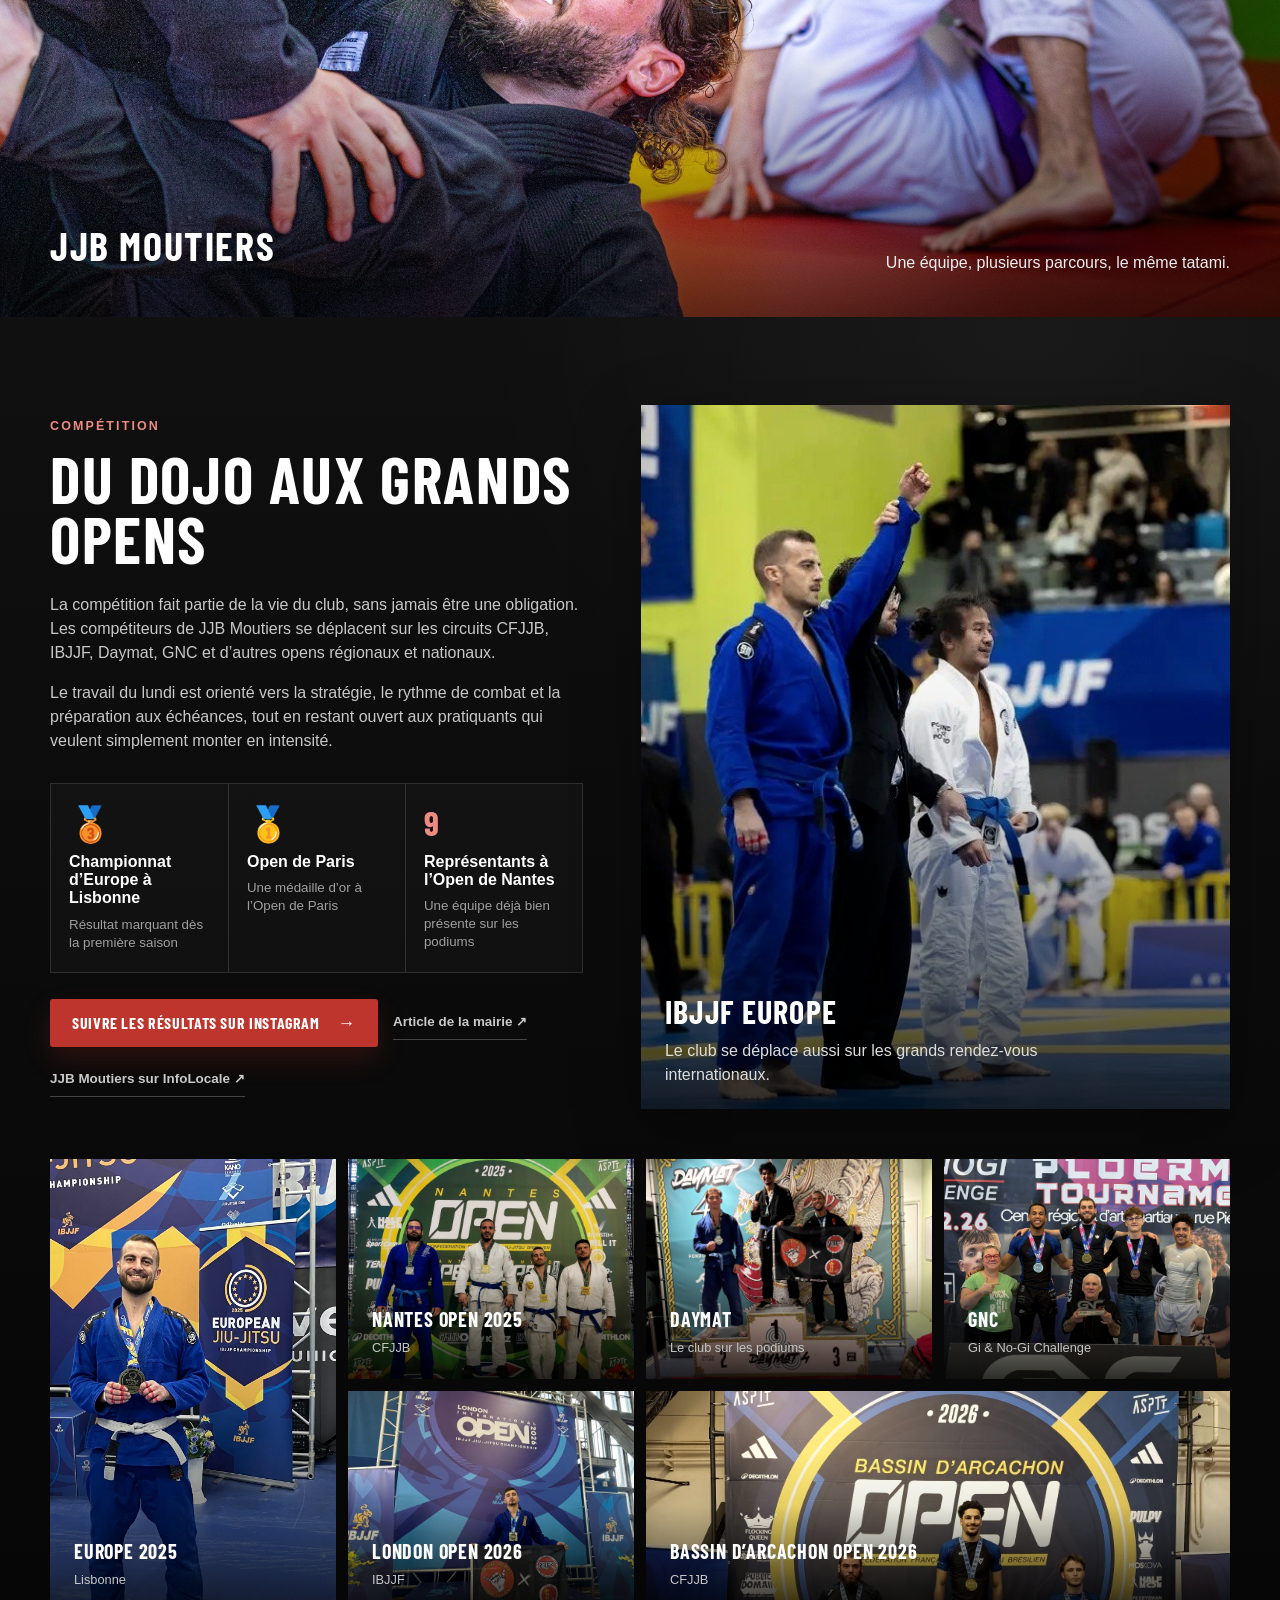
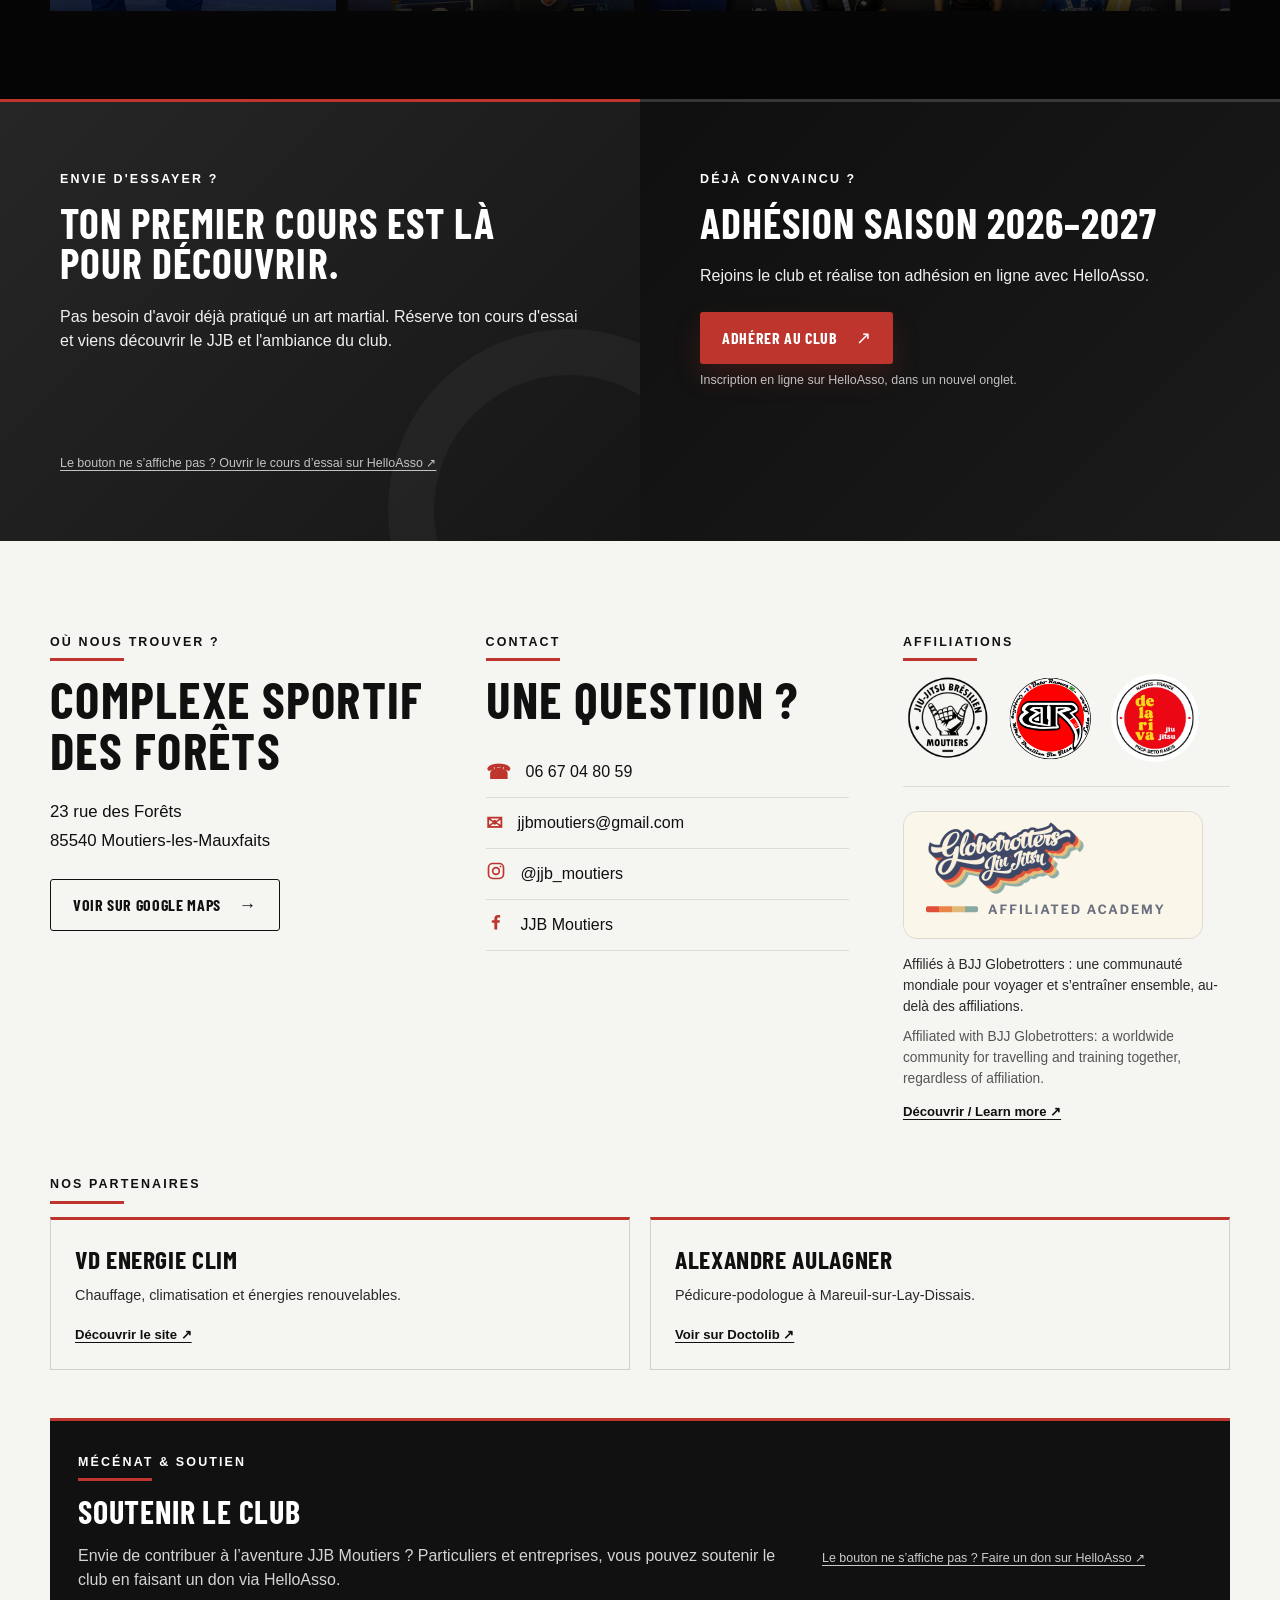
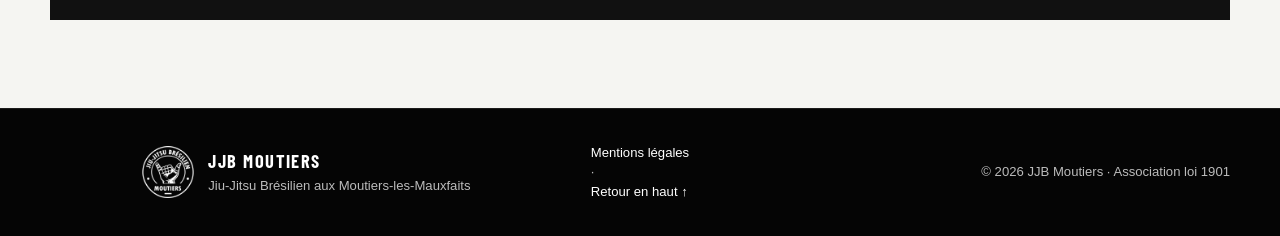
==== commit a5c63e5a: "Use direct HelloAsso link in membership card for reliable mobile access" ====
--- a/index.html
+++ b/index.html
@@ -233,8 +233,8 @@
           <h2>Adhésion saison 2026–2027</h2>
           <p>Rejoins le club et réalise ton adhésion en ligne avec HelloAsso.</p>
           <div class="helloasso-widget" aria-label="Adhésion JJB Moutiers via HelloAsso">
-            <iframe id="haWidgetMembership" title="Adhésion 2026-2027 JJB Moutiers" allowtransparency="true" src="https://www.helloasso.com/associations/jjb-moutiers/adhesions/adhesion-2026-2027-jjb-moutiers/widget-bouton"></iframe>
-            <p class="widget-fallback"><a href="https://www.helloasso.com/associations/jjb-moutiers/adhesions/adhesion-2026-2027-jjb-moutiers" target="_blank" rel="noopener">Le bouton ne s’affiche pas ? Ouvrir l’adhésion sur HelloAsso ↗</a></p>
+            <a class="btn btn-primary" href="https://www.helloasso.com/associations/jjb-moutiers/adhesions/adhesion-2026-2027-jjb-moutiers" target="_blank" rel="noopener">Adhérer au club <span aria-hidden="true">↗</span></a>
+            <p class="widget-fallback">Inscription en ligne sur HelloAsso, dans un nouvel onglet.</p>
           </div>
         </div>
       </div>
